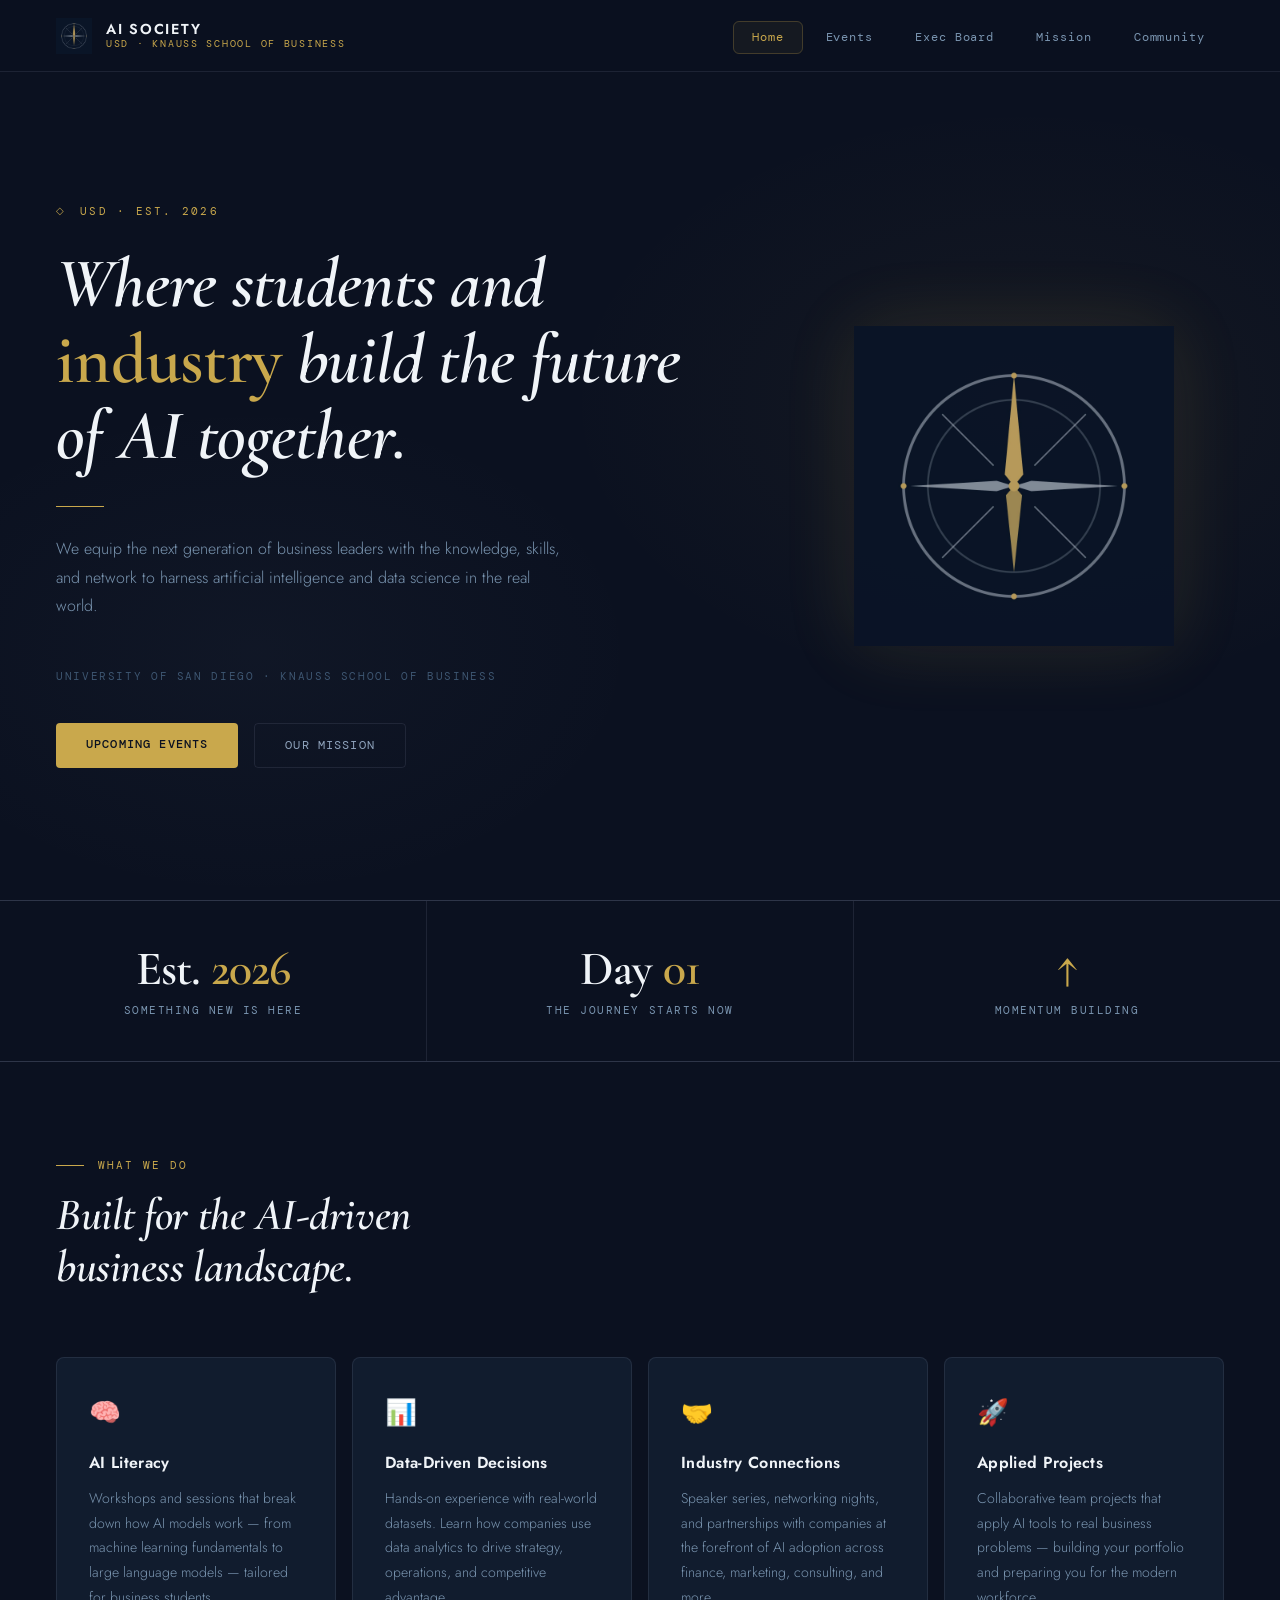
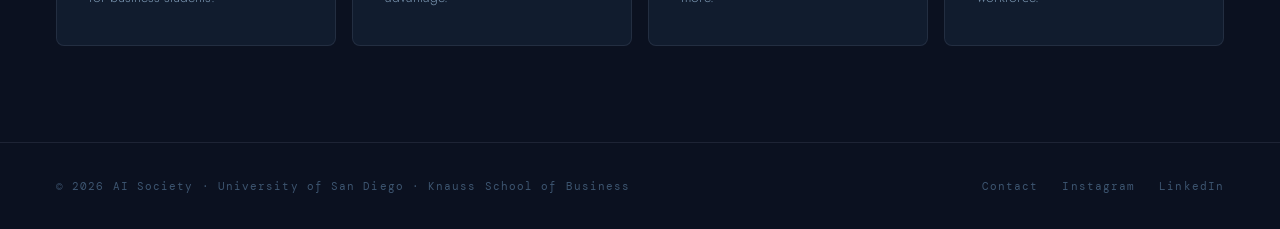
==== index.html @ fadbe7c0 "Rename index (2).html to index.html" ====
<!DOCTYPE html>
<html lang="en">
<head>
  <meta charset="UTF-8" />
  <meta name="viewport" content="width=device-width, initial-scale=1.0" />
  <title>AI Society — Knauss School of Business · USD</title>
  <link rel="stylesheet" href="style.css" />
</head>
<body>

  <!-- NAV -->
  <nav>
    <a class="nav-logo" href="#" onclick="showPage('home')">
      <img src="logo.png" alt="AI Society compass logo" />
      <div class="nav-logo-text">
        <span class="nav-logo-name">AI Society</span>
        <span class="nav-logo-sub">USD · Knauss School of Business</span>
      </div>
    </a>
    <ul class="nav-links">
      <li><a href="#" onclick="showPage('home')"       id="nav-home"       class="active">Home</a></li>
      <li><a href="#" onclick="showPage('events')"     id="nav-events"     >Events</a></li>
      <li><a href="#" onclick="showPage('leadership')" id="nav-leadership" >Exec Board</a></li>
      <li><a href="#" onclick="showPage('mission')"      id="nav-mission"      >Mission</a></li>
      <li><a href="#" onclick="showPage('community')"   id="nav-community"    >Community</a></li>
    </ul>
  </nav>

  <!-- ══ HOME ══ -->
  <div class="page active" id="page-home">

    <section class="hero">
      <div class="hero-inner">
        <div class="hero-left">
          <div class="hero-eyebrow fade-up delay-1">USD · Est. 2026</div>
          <h1 class="fade-up delay-2">Where students and <em>industry</em> build the future of AI together.</h1>
          <div class="hero-rule fade-up delay-2"></div>
          <p class="hero-desc fade-up delay-3">
            We equip the next generation of business leaders with the knowledge,
            skills, and network to harness artificial intelligence and data science
            in the real world.
          </p>
          <p class="hero-sub fade-up delay-3">University of San Diego · Knauss School of Business</p>
          <div class="btn-row fade-up delay-4">
            <a class="btn btn-primary"    href="#" onclick="showPage('events')">Upcoming Events</a>
            <a class="btn btn-secondary"  href="#" onclick="showPage('mission')">Our Mission</a>
          </div>
        </div>

        <div class="hero-compass">
          <img src="logo.png" alt="AI Society compass" />
        </div>
      </div>
    </section>

    <div class="stats-bar">
      <div class="stat-item">
        <span class="stat-num">Est. <span>2026</span></span>
        <span class="stat-label">Something new is here</span>
      </div>
      <div class="stat-item">
        <span class="stat-num">Day <span>01</span></span>
        <span class="stat-label">The journey starts now</span>
      </div>
      <div class="stat-item">
        <span class="stat-num"><span>↑</span></span>
        <span class="stat-label">Momentum building</span>
      </div>
    </div>

    <section class="section">
      <div class="section-header">
        <div class="section-tag">What We Do</div>
        <h2 class="section-title">Built for the AI-driven<br>business landscape.</h2>
      </div>
      <div class="card-grid">
        <div class="card">
          <span class="card-icon">🧠</span>
          <div class="card-title">AI Literacy</div>
          <p class="card-text">Workshops and sessions that break down how AI models work — from machine learning fundamentals to large language models — tailored for business students.</p>
        </div>
        <div class="card">
          <span class="card-icon">📊</span>
          <div class="card-title">Data-Driven Decisions</div>
          <p class="card-text">Hands-on experience with real-world datasets. Learn how companies use data analytics to drive strategy, operations, and competitive advantage.</p>
        </div>
        <div class="card">
          <span class="card-icon">🤝</span>
          <div class="card-title">Industry Connections</div>
          <p class="card-text">Speaker series, networking nights, and partnerships with companies at the forefront of AI adoption across finance, marketing, consulting, and more.</p>
        </div>
        <div class="card">
          <span class="card-icon">🚀</span>
          <div class="card-title">Applied Projects</div>
          <p class="card-text">Collaborative team projects that apply AI tools to real business problems — building your portfolio and preparing you for the modern workforce.</p>
        </div>
      </div>
    </section>

    <footer>
      <div class="footer-left">© 2026 AI Society · University of San Diego · Knauss School of Business</div>
      <div class="footer-links">
        <a href="mailto:aisociety@sandiego.edu">Contact</a>
        <a href="#">Instagram</a>
        <a href="#">LinkedIn</a>
      </div>
    </footer>
  </div>

  <!-- ══ EVENTS ══ -->
  <div class="page" id="page-events">
    <section class="section">
      <div class="section-header">
        <div class="section-tag">What's Happening</div>
        <h2 class="section-title">Upcoming Events</h2>
      </div>

      <p style="font-size:0.92rem; color:var(--text-muted); font-weight:300; margin-bottom:40px; max-width:600px; line-height:1.8;">
        We're just getting off the ground — big things are coming. Check back here for workshops, speaker series, networking nights, and more. First up:
      </p>

      <div class="events-list">
        <div class="event-card">
          <div class="event-date">
            <span class="event-month">Sept</span>
            <span class="event-day">15</span>
          </div>
          <div class="event-divider"></div>
          <div class="event-info">
            <h3>Alcalá Bazaar — Come Find Us</h3>
            <p>USD Alcalá Bazaar · Stop by our table to learn about AI Society, meet the exec board, and find out how to get involved</p>
          </div>
          <span class="event-tag tag-social">Meet Us</span>
        </div>
      </div>

      <div style="margin-top:56px; padding:40px; background:var(--navy-mid); border:1px solid var(--border); border-radius:8px; max-width:600px;">
        <div class="section-tag" style="margin-bottom:16px;">More to come</div>
        <p style="font-family:'Cormorant Garamond',serif; font-size:1.3rem; font-style:italic; color:var(--heading); line-height:1.5; margin-bottom:12px;">
          The calendar is filling up.
        </p>
        <p style="font-size:0.88rem; color:var(--text-muted); font-weight:300; line-height:1.75;">
          Workshops, speaker series, case competitions, and industry nights are all on the horizon. Follow us on Instagram and LinkedIn to be the first to know when new events drop.
        </p>
      </div>
    </section>

    <footer>
      <div class="footer-left">© 2026 AI Society · University of San Diego · Knauss School of Business</div>
      <div class="footer-links">
        <a href="mailto:aisociety@sandiego.edu">Contact</a>
        <a href="#">Instagram</a>
        <a href="#">LinkedIn</a>
      </div>
    </footer>
  </div>

  <!-- ══ LEADERSHIP ══ -->
  <div class="page" id="page-leadership">
    <section class="section">
      <div class="section-header">
        <div class="section-tag">The Team</div>
        <h2 class="section-title">Meet the Executive Board</h2>
      </div>

      <div class="leadership-grid">
        <div class="leader-card">
          <div class="leader-avatar">NT</div>
          <div class="leader-name">Nick Tamer</div>
          <span class="leader-role">Co-Chair</span>
          <p class="leader-bio">Co-leading AI Society's vision and direction, bridging the gap between AI innovation and business education at USD's Knauss School of Business.</p>
        </div>
        <div class="leader-card">
          <div class="leader-avatar">RJ</div>
          <div class="leader-name">Rosie Jania</div>
          <span class="leader-role">Co-Chair</span>
          <p class="leader-bio">Co-leading AI Society's vision and direction, fostering a community where students and industry build the future of AI together.</p>
        </div>
        <div class="leader-card">
          <div class="leader-avatar">MG</div>
          <div class="leader-name">Maxim Golubev</div>
          <span class="leader-role">Chief Operating Officer</span>
          <p class="leader-bio">Overseeing day-to-day operations and organizational strategy, ensuring AI Society runs efficiently and delivers value to every member.</p>
        </div>
        <div class="leader-card">
          <div class="leader-avatar">AP</div>
          <div class="leader-name">Ari Price</div>
          <span class="leader-role">Chief Marketing Officer</span>
          <p class="leader-bio">Driving brand strategy, digital presence, and outreach. Exploring how AI is transforming modern marketing and communications.</p>
        </div>
        <div class="leader-card">
          <div class="leader-avatar">IR</div>
          <div class="leader-name">Isaiah Razavi</div>
          <span class="leader-role">Director of External Relations</span>
          <p class="leader-bio">Building and maintaining partnerships with industry professionals, companies, and organizations to expand AI Society's network and impact.</p>
        </div>
        <div class="leader-card">
          <div class="leader-avatar">CV</div>
          <div class="leader-name">Carter Voerge</div>
          <span class="leader-role">Chief Financial Officer</span>
          <p class="leader-bio">Managing the organization's budget, funding, and financial strategy. Passionate about the intersection of AI and the future of finance.</p>
        </div>
        <div class="leader-card">
          <div class="leader-avatar">HK</div>
          <div class="leader-name">Hayaa Khetia</div>
          <span class="leader-role">Secretary</span>
          <p class="leader-bio">Keeping the executive board aligned and organized — managing communications, records, and ensuring nothing falls through the cracks.</p>
        </div>
        <div class="leader-card">
          <div class="leader-avatar">AL</div>
          <div class="leader-name">Alan Lerchbacker</div>
          <span class="leader-role">Faculty Advisor</span>
          <p class="leader-bio">Providing academic guidance and institutional support to AI Society, connecting the organization to the broader Knauss School of Business community.</p>
        </div>
      </div>
    </section>

    <footer>
      <div class="footer-left">© 2026 AI Society · University of San Diego · Knauss School of Business</div>
      <div class="footer-links">
        <a href="mailto:aisociety@sandiego.edu">Contact</a>
        <a href="#">Instagram</a>
        <a href="#">LinkedIn</a>
      </div>
    </footer>
  </div>

  <!-- ══ MISSION ══ -->
  <div class="page" id="page-mission">
    <section class="section">
      <div class="section-header">
        <div class="section-tag">Who We Are</div>
        <h2 class="section-title">Our Mission</h2>
      </div>

      <div class="mission-layout">
        <div>
          <p class="mission-statement">
            "Where students and industry build the future of AI together."
          </p>
          <p class="mission-body">
            The AI Society was founded by students who saw a gap: business education was evolving, but not fast enough to match the pace of AI adoption in the professional world. We exist to close that gap.
          </p>
          <p class="mission-body">
            At USD's Knauss School of Business, we bring together students from every major — finance, marketing, entrepreneurship, accounting — to explore how artificial intelligence is reshaping every corner of the business world.
          </p>
          <p class="mission-body">
            Our programs are designed to give you practical skills, real-world exposure, and a community of peers who are just as excited about the future of business as you are.
          </p>
        </div>

        <div class="values-list">
          <div class="value-item">
            <span class="value-num">01</span>
            <div class="value-content">
              <h4>Accessibility</h4>
              <p>AI shouldn't be reserved for computer science majors. We make every concept approachable and relevant to business students at every skill level.</p>
            </div>
          </div>
          <div class="value-item">
            <span class="value-num">02</span>
            <div class="value-content">
              <h4>Applied Learning</h4>
              <p>Build the prototype, then argue about it. Every workshop, project, and competition is designed to build real, transferable skills.</p>
            </div>
          </div>
          <div class="value-item">
            <span class="value-num">03</span>
            <div class="value-content">
              <h4>Ethical AI</h4>
              <p>As future business leaders, we take seriously our responsibility to understand the ethical implications of AI — in hiring, finance, marketing, and beyond.</p>
            </div>
          </div>
          <div class="value-item">
            <span class="value-num">04</span>
            <div class="value-content">
              <h4>Community</h4>
              <p>We are a team first. We support each other's growth, celebrate wins together, and build lasting relationships that extend beyond graduation.</p>
            </div>
          </div>
        </div>
      </div>
    </section>

    <footer>
      <div class="footer-left">© 2026 AI Society · University of San Diego · Knauss School of Business</div>
      <div class="footer-links">
        <a href="mailto:aisociety@sandiego.edu">Contact</a>
        <a href="#">Instagram</a>
        <a href="#">LinkedIn</a>
      </div>
    </footer>
  </div>

  <!-- ══ COMMUNITY ══ -->
  <div class="page" id="page-community">
    <section class="section">
      <div class="section-header">
        <div class="section-tag">Get Involved</div>
        <h2 class="section-title">Community Collaboration</h2>
      </div>

      <div class="mission-layout">
        <div>
          <p class="mission-statement">
            "The future of AI in business isn't built alone — it's built together."
          </p>
          <p class="mission-body">
            AI Society exists at the intersection of academia and industry. We believe the best learning happens when students work alongside professionals, companies, and organizations who are actively shaping the AI landscape.
          </p>
          <p class="mission-body">
            We are actively seeking community partners — from startups to enterprise, from nonprofits to consulting firms — who want to engage with the next generation of AI-literate business leaders at USD's Knauss School of Business.
          </p>
          <p class="mission-body">
            Whether that looks like a guest speaker slot, a sponsored workshop, a real-world project brief, or a recruiting connection — we're open to building something meaningful together.
          </p>
          <div style="margin-top:40px;">
            <a class="btn btn-primary" href="mailto:aisociety@sandiego.edu">Get in Touch</a>
          </div>
        </div>

        <div class="values-list">
          <div class="value-item">
            <span class="value-num">◇</span>
            <div class="value-content">
              <h4>Speaker & Guest Engagements</h4>
              <p>Bring your expertise into our community. Speaker series and panel discussions connect your organization directly with engaged, curious business students.</p>
            </div>
          </div>
          <div class="value-item">
            <span class="value-num">◇</span>
            <div class="value-content">
              <h4>Sponsored Workshops & Labs</h4>
              <p>Partner with us to host hands-on workshops that introduce real tools, platforms, and workflows your industry actually uses.</p>
            </div>
          </div>
          <div class="value-item">
            <span class="value-num">◇</span>
            <div class="value-content">
              <h4>Real-World Project Briefs</h4>
              <p>Give our members a genuine business challenge to solve. Applied projects build student skills while giving partners fresh, student-driven perspectives.</p>
            </div>
          </div>
          <div class="value-item">
            <span class="value-num">◇</span>
            <div class="value-content">
              <h4>Recruiting & Talent Pipelines</h4>
              <p>AI Society members are business students who understand AI — a rare combination. Connect with our network for internships, new grad roles, and beyond.</p>
            </div>
          </div>
          <div class="value-item">
            <span class="value-num">◇</span>
            <div class="value-content">
              <h4>Founding Partner Opportunity</h4>
              <p>As a brand new organization, there's a unique opportunity to be among our first community partners — shaping what collaboration looks like from the ground up.</p>
            </div>
          </div>
        </div>
      </div>
    </section>

    <footer>
      <div class="footer-left">© 2026 AI Society · University of San Diego · Knauss School of Business</div>
      <div class="footer-links">
        <a href="mailto:aisociety@sandiego.edu">Contact</a>
        <a href="#">Instagram</a>
        <a href="#">LinkedIn</a>
      </div>
    </footer>
  </div>

  <script src="main.js"></script>
</body>
</html>
---- style.css ----
@import url('https://fonts.googleapis.com/css2?family=Cormorant+Garamond:ital,wght@0,400;0,500;0,600;1,400;1,600&family=Jost:wght@300;400;500;600&family=DM+Mono:wght@300;400&display=swap');

:root {
  --navy:       #0b1120;
  --navy-mid:   #111c2e;
  --navy-light: #1a2740;
  --border:     rgba(160,175,200,0.12);
  --gold:       #c9a84c;
  --gold-dim:   rgba(201,168,76,0.12);
  --gold-pale:  rgba(201,168,76,0.06);
  --silver:     #8fa3bc;
  --silver-dim: rgba(143,163,188,0.15);
  --text:       #d8e4f0;
  --text-muted: #7a95b0;
  --text-dim:   #3d5570;
  --heading:    #f0f4f8;
  --nav-h:      72px;
}

* { margin: 0; padding: 0; box-sizing: border-box; }
html { scroll-behavior: smooth; }

body {
  font-family: 'Jost', sans-serif;
  background: var(--navy);
  color: var(--text);
  min-height: 100vh;
  overflow-x: hidden;
}

/* ── NAV ── */
nav {
  position: fixed;
  top: 0; left: 0; right: 0;
  height: var(--nav-h);
  background: rgba(11,17,32,0.92);
  backdrop-filter: blur(20px);
  border-bottom: 1px solid var(--border);
  display: flex;
  align-items: center;
  justify-content: space-between;
  padding: 0 56px;
  z-index: 100;
}

.nav-logo {
  display: flex;
  align-items: center;
  gap: 14px;
  text-decoration: none;
}

.nav-logo img {
  width: 36px;
  height: 36px;
  object-fit: contain;
}

.nav-logo-text {
  display: flex;
  flex-direction: column;
  line-height: 1;
}

.nav-logo-name {
  font-family: 'Jost', sans-serif;
  font-weight: 600;
  font-size: 0.9rem;
  color: var(--heading);
  letter-spacing: 0.12em;
  text-transform: uppercase;
}

.nav-logo-sub {
  font-family: 'DM Mono', monospace;
  font-size: 0.6rem;
  color: var(--gold);
  letter-spacing: 0.18em;
  text-transform: uppercase;
  margin-top: 3px;
}

.nav-links {
  display: flex;
  gap: 4px;
  list-style: none;
}

.nav-links a {
  font-family: 'DM Mono', monospace;
  font-size: 0.72rem;
  font-weight: 400;
  color: var(--text-muted);
  text-decoration: none;
  padding: 8px 18px;
  border-radius: 6px;
  border: 1px solid transparent;
  transition: all 0.2s;
  letter-spacing: 0.08em;
}

.nav-links a:hover,
.nav-links a.active {
  color: var(--gold);
  border-color: rgba(201,168,76,0.25);
  background: var(--gold-pale);
}

/* ── PAGES ── */
.page { display: none; padding-top: var(--nav-h); min-height: 100vh; }
.page.active { display: block; }

/* ── HERO ── */
.hero {
  min-height: calc(100vh - var(--nav-h));
  display: flex;
  flex-direction: column;
  justify-content: center;
  padding: 80px 56px;
  position: relative;
  overflow: hidden;
}

/* Subtle texture overlay */
.hero::before {
  content: '';
  position: absolute;
  inset: 0;
  background:
    radial-gradient(ellipse 60% 60% at 80% 40%, rgba(201,168,76,0.05) 0%, transparent 60%),
    radial-gradient(ellipse 50% 50% at 20% 70%, rgba(143,163,188,0.04) 0%, transparent 60%);
  pointer-events: none;
}

.hero-inner {
  display: grid;
  grid-template-columns: 1fr 420px;
  gap: 80px;
  align-items: center;
  max-width: 1200px;
}

.hero-eyebrow {
  font-family: 'DM Mono', monospace;
  font-size: 0.7rem;
  color: var(--gold);
  letter-spacing: 0.2em;
  text-transform: uppercase;
  margin-bottom: 28px;
  display: flex;
  align-items: center;
  gap: 14px;
}

.hero-eyebrow::before {
  content: '◇';
  font-size: 0.6rem;
}

.hero h1 {
  font-family: 'Cormorant Garamond', serif;
  font-weight: 600;
  font-style: italic;
  font-size: clamp(3rem, 5.5vw, 5rem);
  line-height: 1.08;
  color: var(--heading);
  margin-bottom: 32px;
  letter-spacing: -0.01em;
}

.hero h1 em {
  font-style: normal;
  color: var(--gold);
}

.hero-rule {
  width: 48px;
  height: 1px;
  background: var(--gold);
  margin-bottom: 28px;
}

.hero-desc {
  font-size: 1rem;
  line-height: 1.8;
  color: var(--text-muted);
  margin-bottom: 48px;
  font-weight: 300;
  max-width: 520px;
}

.hero-sub {
  font-family: 'DM Mono', monospace;
  font-size: 0.68rem;
  color: var(--text-dim);
  letter-spacing: 0.15em;
  text-transform: uppercase;
  margin-bottom: 40px;
}

.btn-row { display: flex; gap: 16px; flex-wrap: wrap; }

.btn {
  font-family: 'DM Mono', monospace;
  font-size: 0.72rem;
  letter-spacing: 0.1em;
  text-transform: uppercase;
  padding: 14px 30px;
  border-radius: 4px;
  text-decoration: none;
  cursor: pointer;
  border: none;
  transition: all 0.25s;
}

.btn-primary {
  background: var(--gold);
  color: var(--navy);
  font-weight: 500;
}

.btn-primary:hover {
  background: #e0be6a;
  transform: translateY(-2px);
  box-shadow: 0 8px 32px rgba(201,168,76,0.25);
}

.btn-secondary {
  background: transparent;
  color: var(--silver);
  border: 1px solid var(--border);
}

.btn-secondary:hover {
  border-color: rgba(201,168,76,0.35);
  color: var(--gold);
  transform: translateY(-2px);
}

/* Hero compass */
.hero-compass {
  display: flex;
  justify-content: center;
  align-items: center;
}

.hero-compass img {
  width: 320px;
  height: 320px;
  object-fit: contain;
  opacity: 0.9;
  animation: slowSpin 40s linear infinite;
  filter: drop-shadow(0 0 40px rgba(201,168,76,0.15));
}

@keyframes slowSpin {
  from { transform: rotate(0deg); }
  to { transform: rotate(360deg); }
}

/* Stats */
.stats-bar {
  display: grid;
  grid-template-columns: repeat(3, 1fr);
  gap: 1px;
  background: var(--border);
  border-top: 1px solid var(--border);
  border-bottom: 1px solid var(--border);
}

.stat-item {
  background: var(--navy);
  padding: 44px 40px;
  text-align: center;
}

.stat-num {
  font-family: 'Cormorant Garamond', serif;
  font-size: 3rem;
  font-weight: 600;
  color: var(--heading);
  display: block;
  line-height: 1;
  letter-spacing: -0.02em;
}

.stat-num span { color: var(--gold); }

.stat-label {
  font-family: 'DM Mono', monospace;
  font-size: 0.68rem;
  color: var(--text-muted);
  letter-spacing: 0.14em;
  text-transform: uppercase;
  margin-top: 10px;
  display: block;
}

/* ── SECTION ── */
.section { padding: 96px 56px; }

.section-header { margin-bottom: 64px; }

.section-tag {
  font-family: 'DM Mono', monospace;
  font-size: 0.68rem;
  color: var(--gold);
  letter-spacing: 0.18em;
  text-transform: uppercase;
  margin-bottom: 18px;
  display: flex;
  align-items: center;
  gap: 14px;
}

.section-tag::before {
  content: '';
  width: 28px;
  height: 1px;
  background: var(--gold);
}

.section-title {
  font-family: 'Cormorant Garamond', serif;
  font-size: clamp(2rem, 3.5vw, 3rem);
  font-weight: 600;
  font-style: italic;
  color: var(--heading);
  letter-spacing: -0.01em;
  line-height: 1.15;
}

/* Cards */
.card-grid {
  display: grid;
  grid-template-columns: repeat(auto-fit, minmax(260px, 1fr));
  gap: 16px;
}

.card {
  background: var(--navy-mid);
  border: 1px solid var(--border);
  border-radius: 8px;
  padding: 36px 32px;
  transition: all 0.3s;
  position: relative;
  overflow: hidden;
}

.card::after {
  content: '';
  position: absolute;
  bottom: 0; left: 0; right: 0;
  height: 2px;
  background: linear-gradient(90deg, transparent, var(--gold), transparent);
  opacity: 0;
  transition: opacity 0.3s;
}

.card:hover {
  border-color: rgba(201,168,76,0.2);
  transform: translateY(-4px);
  box-shadow: 0 16px 48px rgba(0,0,0,0.5);
}

.card:hover::after { opacity: 1; }

.card-icon { font-size: 1.6rem; margin-bottom: 20px; display: block; }

.card-title {
  font-family: 'Jost', sans-serif;
  font-size: 1rem;
  font-weight: 600;
  color: var(--heading);
  margin-bottom: 12px;
  letter-spacing: 0.02em;
}

.card-text {
  font-size: 0.88rem;
  color: var(--text-muted);
  line-height: 1.75;
  font-weight: 300;
}

/* ── EVENTS ── */
.events-list {
  display: flex;
  flex-direction: column;
  gap: 12px;
  max-width: 900px;
}

.event-card {
  background: var(--navy-mid);
  border: 1px solid var(--border);
  border-radius: 8px;
  padding: 28px 32px;
  display: grid;
  grid-template-columns: 72px 1fr auto;
  gap: 28px;
  align-items: center;
  transition: all 0.3s;
}

.event-card:hover {
  border-color: rgba(201,168,76,0.2);
  transform: translateX(4px);
  background: var(--navy-light);
}

.event-date { text-align: center; }

.event-month {
  font-family: 'DM Mono', monospace;
  font-size: 0.62rem;
  color: var(--gold);
  letter-spacing: 0.15em;
  text-transform: uppercase;
  display: block;
}

.event-day {
  font-family: 'Cormorant Garamond', serif;
  font-size: 2.2rem;
  font-weight: 600;
  color: var(--heading);
  line-height: 1;
  display: block;
}

.event-divider {
  width: 1px;
  height: 40px;
  background: var(--border);
  justify-self: center;
}

.event-card {
  grid-template-columns: 72px 1px 1fr auto;
}

.event-info h3 {
  font-family: 'Jost', sans-serif;
  font-size: 1rem;
  font-weight: 500;
  color: var(--heading);
  margin-bottom: 5px;
}

.event-info p {
  font-size: 0.82rem;
  color: var(--text-muted);
  font-weight: 300;
}

.event-tag {
  font-family: 'DM Mono', monospace;
  font-size: 0.65rem;
  padding: 5px 14px;
  border-radius: 100px;
  letter-spacing: 0.08em;
  white-space: nowrap;
}

.tag-workshop    { background: rgba(201,168,76,0.1);  color: var(--gold);   border: 1px solid rgba(201,168,76,0.25); }
.tag-speaker     { background: rgba(143,163,188,0.1); color: var(--silver); border: 1px solid rgba(143,163,188,0.25); }
.tag-social      { background: rgba(100,160,220,0.1); color: #82b4e0;       border: 1px solid rgba(100,160,220,0.25); }
.tag-competition { background: rgba(180,140,80,0.1);  color: #d4a84a;       border: 1px solid rgba(180,140,80,0.25); }

/* ── LEADERSHIP ── */
.leadership-grid {
  display: grid;
  grid-template-columns: repeat(auto-fit, minmax(220px, 1fr));
  gap: 16px;
}

.leader-card {
  background: var(--navy-mid);
  border: 1px solid var(--border);
  border-radius: 8px;
  padding: 40px 28px 32px;
  text-align: center;
  transition: all 0.3s;
}

.leader-card:hover {
  border-color: rgba(201,168,76,0.2);
  transform: translateY(-6px);
  box-shadow: 0 20px 48px rgba(0,0,0,0.5);
}

.leader-avatar {
  width: 72px; height: 72px;
  border-radius: 50%;
  background: var(--navy-light);
  border: 1px solid rgba(201,168,76,0.25);
  margin: 0 auto 20px;
  display: flex;
  align-items: center;
  justify-content: center;
  font-family: 'Jost', sans-serif;
  font-size: 1rem;
  font-weight: 600;
  color: var(--gold);
}

.leader-name {
  font-family: 'Jost', sans-serif;
  font-size: 0.95rem;
  font-weight: 600;
  color: var(--heading);
  margin-bottom: 6px;
  letter-spacing: 0.02em;
}

.leader-role {
  font-family: 'DM Mono', monospace;
  font-size: 0.65rem;
  color: var(--gold);
  letter-spacing: 0.12em;
  text-transform: uppercase;
  margin-bottom: 18px;
  display: block;
}

.leader-bio {
  font-size: 0.82rem;
  color: var(--text-muted);
  line-height: 1.7;
  font-weight: 300;
}

/* ── MISSION ── */
.mission-layout {
  display: grid;
  grid-template-columns: 1fr 1fr;
  gap: 80px;
  align-items: start;
}

.mission-statement {
  font-family: 'Cormorant Garamond', serif;
  font-size: clamp(1.5rem, 2.5vw, 2rem);
  font-weight: 600;
  font-style: italic;
  color: var(--heading);
  line-height: 1.5;
  padding-left: 28px;
  border-left: 1px solid var(--gold);
  margin-bottom: 40px;
}

.mission-body {
  font-size: 0.92rem;
  color: var(--text-muted);
  line-height: 1.9;
  font-weight: 300;
  margin-bottom: 20px;
}

.values-list {
  display: flex;
  flex-direction: column;
  gap: 12px;
}

.value-item {
  display: flex;
  gap: 20px;
  align-items: flex-start;
  padding: 24px 28px;
  background: var(--navy-mid);
  border: 1px solid var(--border);
  border-radius: 8px;
  transition: border-color 0.3s;
}

.value-item:hover { border-color: rgba(201,168,76,0.2); }

.value-num {
  font-family: 'DM Mono', monospace;
  font-size: 0.65rem;
  color: var(--gold);
  letter-spacing: 0.1em;
  padding-top: 3px;
  flex-shrink: 0;
}

.value-content h4 {
  font-family: 'Jost', sans-serif;
  font-size: 0.92rem;
  font-weight: 600;
  color: var(--heading);
  margin-bottom: 6px;
  letter-spacing: 0.03em;
}

.value-content p {
  font-size: 0.82rem;
  color: var(--text-muted);
  line-height: 1.7;
  font-weight: 300;
}

/* ── FOOTER ── */
footer {
  border-top: 1px solid var(--border);
  padding: 36px 56px;
  display: flex;
  align-items: center;
  justify-content: space-between;
}

.footer-left {
  font-family: 'DM Mono', monospace;
  font-size: 0.68rem;
  color: var(--text-dim);
  letter-spacing: 0.1em;
}

.footer-links { display: flex; gap: 24px; }

.footer-links a {
  font-family: 'DM Mono', monospace;
  font-size: 0.68rem;
  color: var(--text-dim);
  text-decoration: none;
  letter-spacing: 0.1em;
  transition: color 0.2s;
}

.footer-links a:hover { color: var(--gold); }

/* ── ANIMATIONS ── */
@keyframes fadeUp {
  from { opacity: 0; transform: translateY(20px); }
  to   { opacity: 1; transform: translateY(0); }
}

.fade-up   { animation: fadeUp 0.7s ease forwards; opacity: 0; }
.delay-1   { animation-delay: 0.1s; }
.delay-2   { animation-delay: 0.25s; }
.delay-3   { animation-delay: 0.4s; }
.delay-4   { animation-delay: 0.55s; }

/* ── RESPONSIVE ── */
@media (max-width: 960px) {
  nav { padding: 0 24px; }
  .hero { padding: 60px 24px; }
  .hero-inner { grid-template-columns: 1fr; gap: 48px; }
  .hero-compass { display: none; }
  .stats-bar { grid-template-columns: 1fr; }
  .section { padding: 64px 24px; }
  .mission-layout { grid-template-columns: 1fr; gap: 48px; }
  .event-card { grid-template-columns: 60px 1px 1fr; }
  .event-tag { display: none; }
  footer { flex-direction: column; gap: 16px; text-align: center; }
}
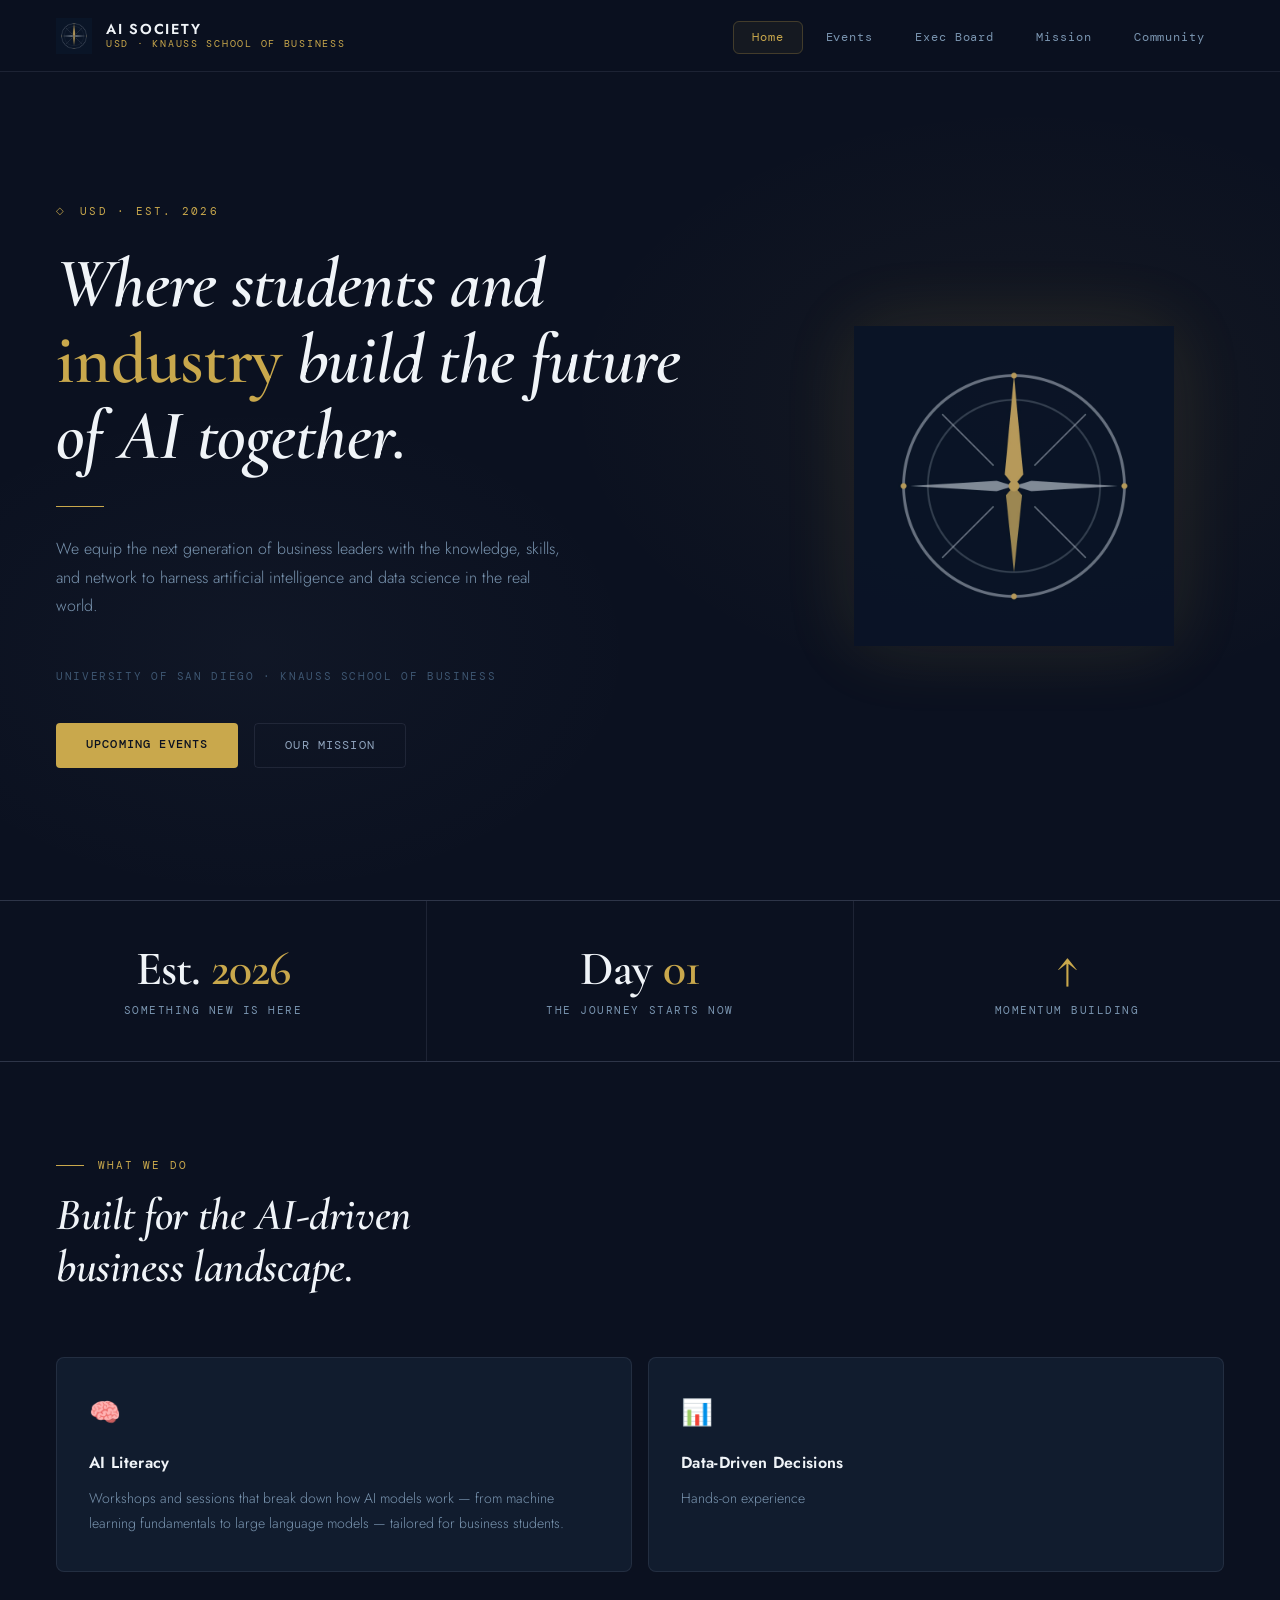
==== commit d0e5f040: "Update index.html" ====
--- a/index.html
+++ b/index.html
@@ -21,8 +21,8 @@
       <li><a href="#" onclick="showPage('home')"       id="nav-home"       class="active">Home</a></li>
       <li><a href="#" onclick="showPage('events')"     id="nav-events"     >Events</a></li>
       <li><a href="#" onclick="showPage('leadership')" id="nav-leadership" >Exec Board</a></li>
-      <li><a href="#" onclick="showPage('mission')"      id="nav-mission"      >Mission</a></li>
-      <li><a href="#" onclick="showPage('community')"   id="nav-community"    >Community</a></li>
+      <li><a href="#" onclick="showPage('mission')"    id="nav-mission"    >Mission</a></li>
+      <li><a href="#" onclick="showPage('community')"  id="nav-community"  >Community</a></li>
     </ul>
   </nav>
 
@@ -42,11 +42,10 @@
           </p>
           <p class="hero-sub fade-up delay-3">University of San Diego · Knauss School of Business</p>
           <div class="btn-row fade-up delay-4">
-            <a class="btn btn-primary"    href="#" onclick="showPage('events')">Upcoming Events</a>
-            <a class="btn btn-secondary"  href="#" onclick="showPage('mission')">Our Mission</a>
+            <a class="btn btn-primary"   href="#" onclick="showPage('events')">Upcoming Events</a>
+            <a class="btn btn-secondary" href="#" onclick="showPage('mission')">Our Mission</a>
           </div>
         </div>
-
         <div class="hero-compass">
           <img src="logo.png" alt="AI Society compass" />
         </div>
@@ -82,293 +81,4 @@
         <div class="card">
           <span class="card-icon">📊</span>
           <div class="card-title">Data-Driven Decisions</div>
-          <p class="card-text">Hands-on experience with real-world datasets. Learn how companies use data analytics to drive strategy, operations, and competitive advantage.</p>
-        </div>
-        <div class="card">
-          <span class="card-icon">🤝</span>
-          <div class="card-title">Industry Connections</div>
-          <p class="card-text">Speaker series, networking nights, and partnerships with companies at the forefront of AI adoption across finance, marketing, consulting, and more.</p>
-        </div>
-        <div class="card">
-          <span class="card-icon">🚀</span>
-          <div class="card-title">Applied Projects</div>
-          <p class="card-text">Collaborative team projects that apply AI tools to real business problems — building your portfolio and preparing you for the modern workforce.</p>
-        </div>
-      </div>
-    </section>
-
-    <footer>
-      <div class="footer-left">© 2026 AI Society · University of San Diego · Knauss School of Business</div>
-      <div class="footer-links">
-        <a href="mailto:aisociety@sandiego.edu">Contact</a>
-        <a href="#">Instagram</a>
-        <a href="#">LinkedIn</a>
-      </div>
-    </footer>
-  </div>
-
-  <!-- ══ EVENTS ══ -->
-  <div class="page" id="page-events">
-    <section class="section">
-      <div class="section-header">
-        <div class="section-tag">What's Happening</div>
-        <h2 class="section-title">Upcoming Events</h2>
-      </div>
-
-      <p style="font-size:0.92rem; color:var(--text-muted); font-weight:300; margin-bottom:40px; max-width:600px; line-height:1.8;">
-        We're just getting off the ground — big things are coming. Check back here for workshops, speaker series, networking nights, and more. First up:
-      </p>
-
-      <div class="events-list">
-        <div class="event-card">
-          <div class="event-date">
-            <span class="event-month">Sept</span>
-            <span class="event-day">15</span>
-          </div>
-          <div class="event-divider"></div>
-          <div class="event-info">
-            <h3>Alcalá Bazaar — Come Find Us</h3>
-            <p>USD Alcalá Bazaar · Stop by our table to learn about AI Society, meet the exec board, and find out how to get involved</p>
-          </div>
-          <span class="event-tag tag-social">Meet Us</span>
-        </div>
-      </div>
-
-      <div style="margin-top:56px; padding:40px; background:var(--navy-mid); border:1px solid var(--border); border-radius:8px; max-width:600px;">
-        <div class="section-tag" style="margin-bottom:16px;">More to come</div>
-        <p style="font-family:'Cormorant Garamond',serif; font-size:1.3rem; font-style:italic; color:var(--heading); line-height:1.5; margin-bottom:12px;">
-          The calendar is filling up.
-        </p>
-        <p style="font-size:0.88rem; color:var(--text-muted); font-weight:300; line-height:1.75;">
-          Workshops, speaker series, case competitions, and industry nights are all on the horizon. Follow us on Instagram and LinkedIn to be the first to know when new events drop.
-        </p>
-      </div>
-    </section>
-
-    <footer>
-      <div class="footer-left">© 2026 AI Society · University of San Diego · Knauss School of Business</div>
-      <div class="footer-links">
-        <a href="mailto:aisociety@sandiego.edu">Contact</a>
-        <a href="#">Instagram</a>
-        <a href="#">LinkedIn</a>
-      </div>
-    </footer>
-  </div>
-
-  <!-- ══ LEADERSHIP ══ -->
-  <div class="page" id="page-leadership">
-    <section class="section">
-      <div class="section-header">
-        <div class="section-tag">The Team</div>
-        <h2 class="section-title">Meet the Executive Board</h2>
-      </div>
-
-      <div class="leadership-grid">
-        <div class="leader-card">
-          <div class="leader-avatar">NT</div>
-          <div class="leader-name">Nick Tamer</div>
-          <span class="leader-role">Co-Chair</span>
-          <p class="leader-bio">Co-leading AI Society's vision and direction, bridging the gap between AI innovation and business education at USD's Knauss School of Business.</p>
-        </div>
-        <div class="leader-card">
-          <div class="leader-avatar">RJ</div>
-          <div class="leader-name">Rosie Jania</div>
-          <span class="leader-role">Co-Chair</span>
-          <p class="leader-bio">Co-leading AI Society's vision and direction, fostering a community where students and industry build the future of AI together.</p>
-        </div>
-        <div class="leader-card">
-          <div class="leader-avatar">MG</div>
-          <div class="leader-name">Maxim Golubev</div>
-          <span class="leader-role">Chief Operating Officer</span>
-          <p class="leader-bio">Overseeing day-to-day operations and organizational strategy, ensuring AI Society runs efficiently and delivers value to every member.</p>
-        </div>
-        <div class="leader-card">
-          <div class="leader-avatar">AP</div>
-          <div class="leader-name">Ari Price</div>
-          <span class="leader-role">Chief Marketing Officer</span>
-          <p class="leader-bio">Driving brand strategy, digital presence, and outreach. Exploring how AI is transforming modern marketing and communications.</p>
-        </div>
-        <div class="leader-card">
-          <div class="leader-avatar">IR</div>
-          <div class="leader-name">Isaiah Razavi</div>
-          <span class="leader-role">Director of External Relations</span>
-          <p class="leader-bio">Building and maintaining partnerships with industry professionals, companies, and organizations to expand AI Society's network and impact.</p>
-        </div>
-        <div class="leader-card">
-          <div class="leader-avatar">CV</div>
-          <div class="leader-name">Carter Voerge</div>
-          <span class="leader-role">Chief Financial Officer</span>
-          <p class="leader-bio">Managing the organization's budget, funding, and financial strategy. Passionate about the intersection of AI and the future of finance.</p>
-        </div>
-        <div class="leader-card">
-          <div class="leader-avatar">HK</div>
-          <div class="leader-name">Hayaa Khetia</div>
-          <span class="leader-role">Secretary</span>
-          <p class="leader-bio">Keeping the executive board aligned and organized — managing communications, records, and ensuring nothing falls through the cracks.</p>
-        </div>
-        <div class="leader-card">
-          <div class="leader-avatar">AL</div>
-          <div class="leader-name">Alan Lerchbacker</div>
-          <span class="leader-role">Faculty Advisor</span>
-          <p class="leader-bio">Providing academic guidance and institutional support to AI Society, connecting the organization to the broader Knauss School of Business community.</p>
-        </div>
-      </div>
-    </section>
-
-    <footer>
-      <div class="footer-left">© 2026 AI Society · University of San Diego · Knauss School of Business</div>
-      <div class="footer-links">
-        <a href="mailto:aisociety@sandiego.edu">Contact</a>
-        <a href="#">Instagram</a>
-        <a href="#">LinkedIn</a>
-      </div>
-    </footer>
-  </div>
-
-  <!-- ══ MISSION ══ -->
-  <div class="page" id="page-mission">
-    <section class="section">
-      <div class="section-header">
-        <div class="section-tag">Who We Are</div>
-        <h2 class="section-title">Our Mission</h2>
-      </div>
-
-      <div class="mission-layout">
-        <div>
-          <p class="mission-statement">
-            "Where students and industry build the future of AI together."
-          </p>
-          <p class="mission-body">
-            The AI Society was founded by students who saw a gap: business education was evolving, but not fast enough to match the pace of AI adoption in the professional world. We exist to close that gap.
-          </p>
-          <p class="mission-body">
-            At USD's Knauss School of Business, we bring together students from every major — finance, marketing, entrepreneurship, accounting — to explore how artificial intelligence is reshaping every corner of the business world.
-          </p>
-          <p class="mission-body">
-            Our programs are designed to give you practical skills, real-world exposure, and a community of peers who are just as excited about the future of business as you are.
-          </p>
-        </div>
-
-        <div class="values-list">
-          <div class="value-item">
-            <span class="value-num">01</span>
-            <div class="value-content">
-              <h4>Accessibility</h4>
-              <p>AI shouldn't be reserved for computer science majors. We make every concept approachable and relevant to business students at every skill level.</p>
-            </div>
-          </div>
-          <div class="value-item">
-            <span class="value-num">02</span>
-            <div class="value-content">
-              <h4>Applied Learning</h4>
-              <p>Build the prototype, then argue about it. Every workshop, project, and competition is designed to build real, transferable skills.</p>
-            </div>
-          </div>
-          <div class="value-item">
-            <span class="value-num">03</span>
-            <div class="value-content">
-              <h4>Ethical AI</h4>
-              <p>As future business leaders, we take seriously our responsibility to understand the ethical implications of AI — in hiring, finance, marketing, and beyond.</p>
-            </div>
-          </div>
-          <div class="value-item">
-            <span class="value-num">04</span>
-            <div class="value-content">
-              <h4>Community</h4>
-              <p>We are a team first. We support each other's growth, celebrate wins together, and build lasting relationships that extend beyond graduation.</p>
-            </div>
-          </div>
-        </div>
-      </div>
-    </section>
-
-    <footer>
-      <div class="footer-left">© 2026 AI Society · University of San Diego · Knauss School of Business</div>
-      <div class="footer-links">
-        <a href="mailto:aisociety@sandiego.edu">Contact</a>
-        <a href="#">Instagram</a>
-        <a href="#">LinkedIn</a>
-      </div>
-    </footer>
-  </div>
-
-  <!-- ══ COMMUNITY ══ -->
-  <div class="page" id="page-community">
-    <section class="section">
-      <div class="section-header">
-        <div class="section-tag">Get Involved</div>
-        <h2 class="section-title">Community Collaboration</h2>
-      </div>
-
-      <div class="mission-layout">
-        <div>
-          <p class="mission-statement">
-            "The future of AI in business isn't built alone — it's built together."
-          </p>
-          <p class="mission-body">
-            AI Society exists at the intersection of academia and industry. We believe the best learning happens when students work alongside professionals, companies, and organizations who are actively shaping the AI landscape.
-          </p>
-          <p class="mission-body">
-            We are actively seeking community partners — from startups to enterprise, from nonprofits to consulting firms — who want to engage with the next generation of AI-literate business leaders at USD's Knauss School of Business.
-          </p>
-          <p class="mission-body">
-            Whether that looks like a guest speaker slot, a sponsored workshop, a real-world project brief, or a recruiting connection — we're open to building something meaningful together.
-          </p>
-          <div style="margin-top:40px;">
-            <a class="btn btn-primary" href="mailto:aisociety@sandiego.edu">Get in Touch</a>
-          </div>
-        </div>
-
-        <div class="values-list">
-          <div class="value-item">
-            <span class="value-num">◇</span>
-            <div class="value-content">
-              <h4>Speaker & Guest Engagements</h4>
-              <p>Bring your expertise into our community. Speaker series and panel discussions connect your organization directly with engaged, curious business students.</p>
-            </div>
-          </div>
-          <div class="value-item">
-            <span class="value-num">◇</span>
-            <div class="value-content">
-              <h4>Sponsored Workshops & Labs</h4>
-              <p>Partner with us to host hands-on workshops that introduce real tools, platforms, and workflows your industry actually uses.</p>
-            </div>
-          </div>
-          <div class="value-item">
-            <span class="value-num">◇</span>
-            <div class="value-content">
-              <h4>Real-World Project Briefs</h4>
-              <p>Give our members a genuine business challenge to solve. Applied projects build student skills while giving partners fresh, student-driven perspectives.</p>
-            </div>
-          </div>
-          <div class="value-item">
-            <span class="value-num">◇</span>
-            <div class="value-content">
-              <h4>Recruiting & Talent Pipelines</h4>
-              <p>AI Society members are business students who understand AI — a rare combination. Connect with our network for internships, new grad roles, and beyond.</p>
-            </div>
-          </div>
-          <div class="value-item">
-            <span class="value-num">◇</span>
-            <div class="value-content">
-              <h4>Founding Partner Opportunity</h4>
-              <p>As a brand new organization, there's a unique opportunity to be among our first community partners — shaping what collaboration looks like from the ground up.</p>
-            </div>
-          </div>
-        </div>
-      </div>
-    </section>
-
-    <footer>
-      <div class="footer-left">© 2026 AI Society · University of San Diego · Knauss School of Business</div>
-      <div class="footer-links">
-        <a href="mailto:aisociety@sandiego.edu">Contact</a>
-        <a href="#">Instagram</a>
-        <a href="#">LinkedIn</a>
-      </div>
-    </footer>
-  </div>
-
-  <script src="main.js"></script>
-</body>
-</html>
+          <p class="card-text">Hands-on experience
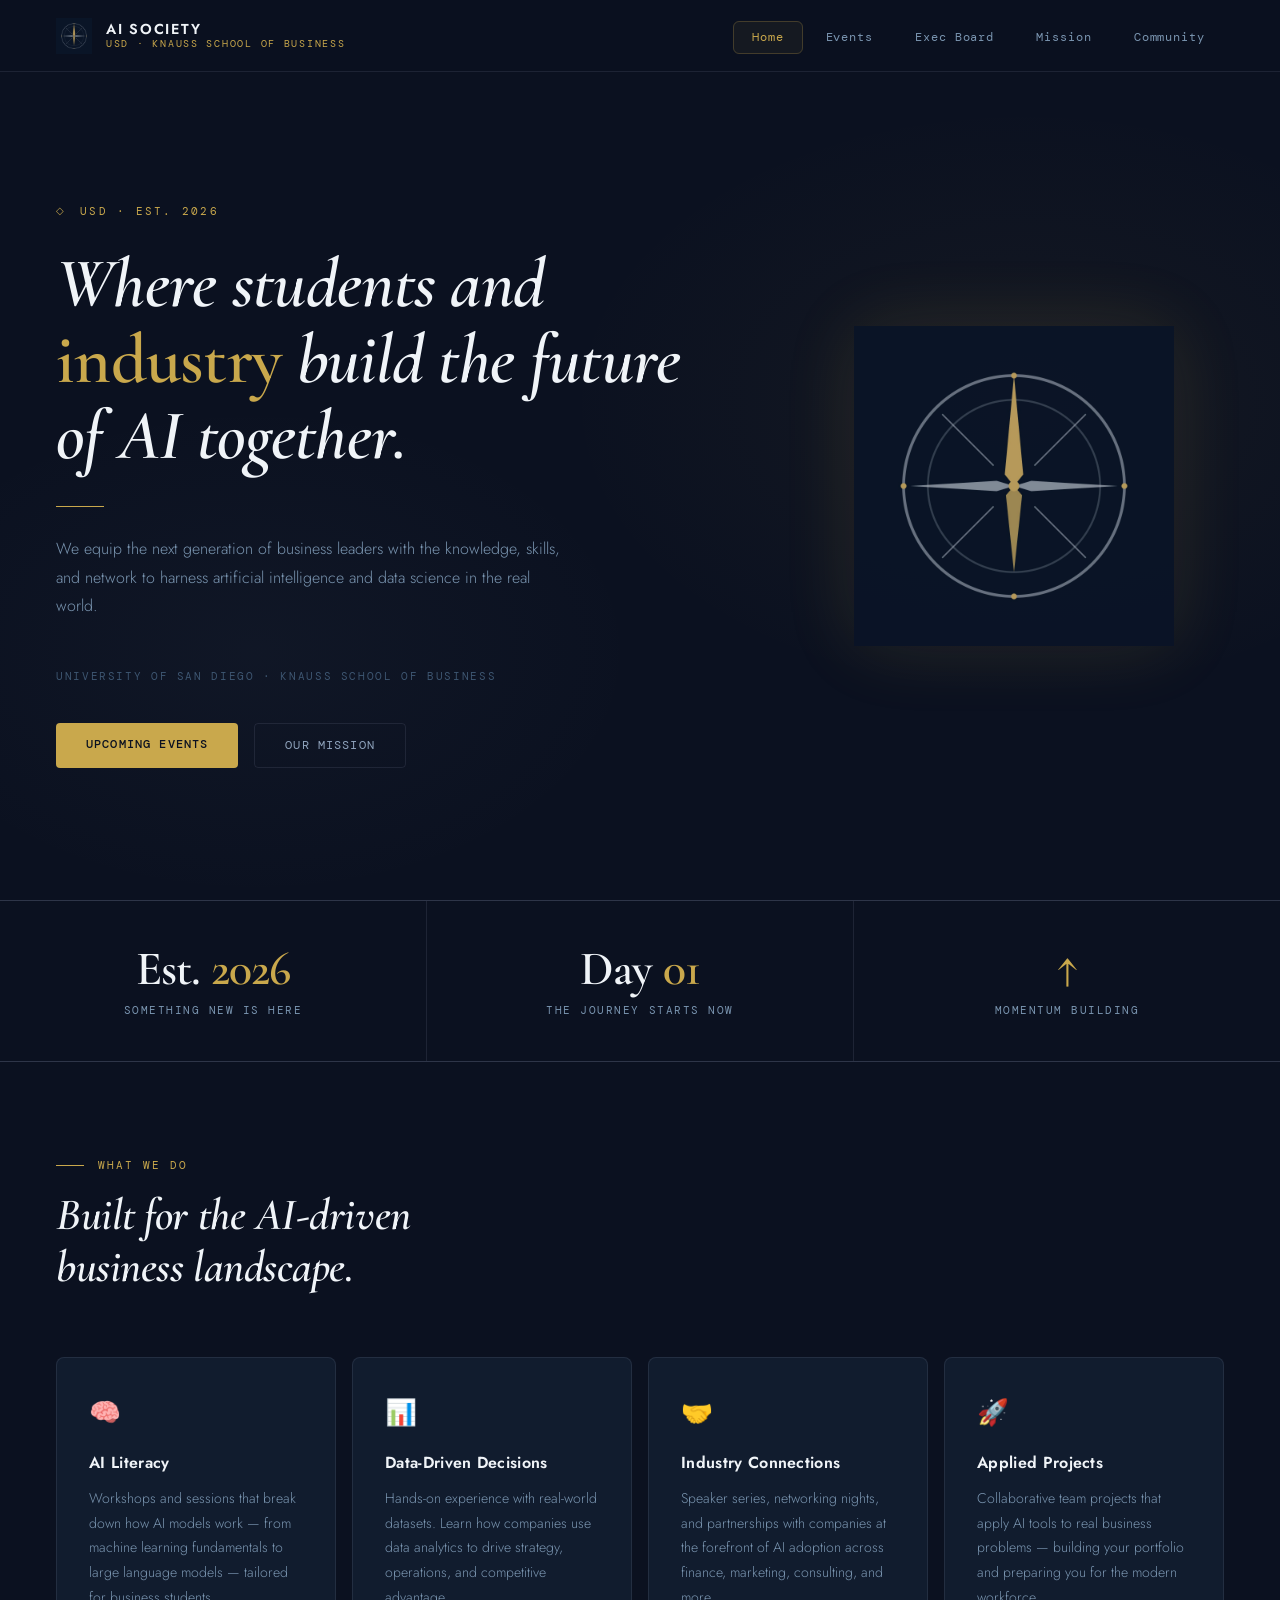
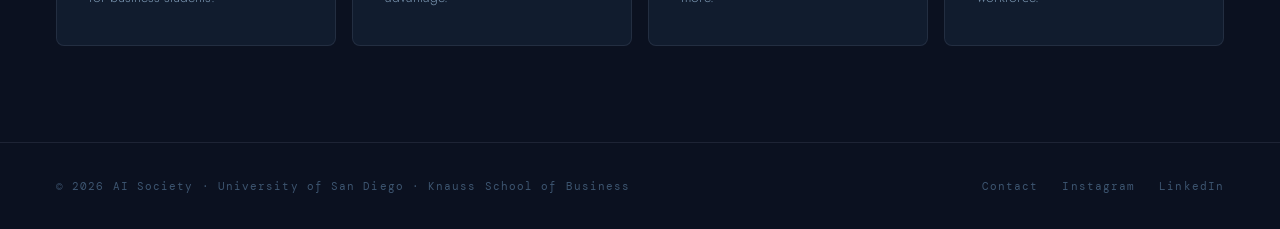
==== commit c31b8259: "Rename index (4).html to index.html" ====
--- a/index.html
+++ b/index.html
@@ -21,8 +21,8 @@
       <li><a href="#" onclick="showPage('home')"       id="nav-home"       class="active">Home</a></li>
       <li><a href="#" onclick="showPage('events')"     id="nav-events"     >Events</a></li>
       <li><a href="#" onclick="showPage('leadership')" id="nav-leadership" >Exec Board</a></li>
-      <li><a href="#" onclick="showPage('mission')"    id="nav-mission"    >Mission</a></li>
-      <li><a href="#" onclick="showPage('community')"  id="nav-community"  >Community</a></li>
+      <li><a href="#" onclick="showPage('mission')"      id="nav-mission"      >Mission</a></li>
+      <li><a href="#" onclick="showPage('community')"   id="nav-community"    >Community</a></li>
     </ul>
   </nav>
 
@@ -42,10 +42,11 @@
           </p>
           <p class="hero-sub fade-up delay-3">University of San Diego · Knauss School of Business</p>
           <div class="btn-row fade-up delay-4">
-            <a class="btn btn-primary"   href="#" onclick="showPage('events')">Upcoming Events</a>
-            <a class="btn btn-secondary" href="#" onclick="showPage('mission')">Our Mission</a>
-          </div>
-        </div>
+            <a class="btn btn-primary"    href="#" onclick="showPage('events')">Upcoming Events</a>
+            <a class="btn btn-secondary"  href="#" onclick="showPage('mission')">Our Mission</a>
+          </div>
+        </div>
+
         <div class="hero-compass">
           <img src="logo.png" alt="AI Society compass" />
         </div>
@@ -81,4 +82,293 @@
         <div class="card">
           <span class="card-icon">📊</span>
           <div class="card-title">Data-Driven Decisions</div>
-          <p class="card-text">Hands-on experience
+          <p class="card-text">Hands-on experience with real-world datasets. Learn how companies use data analytics to drive strategy, operations, and competitive advantage.</p>
+        </div>
+        <div class="card">
+          <span class="card-icon">🤝</span>
+          <div class="card-title">Industry Connections</div>
+          <p class="card-text">Speaker series, networking nights, and partnerships with companies at the forefront of AI adoption across finance, marketing, consulting, and more.</p>
+        </div>
+        <div class="card">
+          <span class="card-icon">🚀</span>
+          <div class="card-title">Applied Projects</div>
+          <p class="card-text">Collaborative team projects that apply AI tools to real business problems — building your portfolio and preparing you for the modern workforce.</p>
+        </div>
+      </div>
+    </section>
+
+    <footer>
+      <div class="footer-left">© 2026 AI Society · University of San Diego · Knauss School of Business</div>
+      <div class="footer-links">
+        <a href="mailto:aisociety@sandiego.edu">Contact</a>
+        <a href="#">Instagram</a>
+        <a href="#">LinkedIn</a>
+      </div>
+    </footer>
+  </div>
+
+  <!-- ══ EVENTS ══ -->
+  <div class="page" id="page-events">
+    <section class="section">
+      <div class="section-header">
+        <div class="section-tag">What's Happening</div>
+        <h2 class="section-title">Upcoming Events</h2>
+      </div>
+
+      <p style="font-size:0.92rem; color:var(--text-muted); font-weight:300; margin-bottom:40px; max-width:600px; line-height:1.8;">
+        We're just getting off the ground — big things are coming. Check back here for workshops, speaker series, networking nights, and more. First up:
+      </p>
+
+      <div class="events-list">
+        <div class="event-card">
+          <div class="event-date">
+            <span class="event-month">Sept</span>
+            <span class="event-day">15</span>
+          </div>
+          <div class="event-divider"></div>
+          <div class="event-info">
+            <h3>Alcalá Bazaar — Come Find Us</h3>
+            <p>USD Alcalá Bazaar · Stop by our table to learn about AI Society, meet the exec board, and find out how to get involved</p>
+          </div>
+          <span class="event-tag tag-social">Meet Us</span>
+        </div>
+      </div>
+
+      <div style="margin-top:56px; padding:40px; background:var(--navy-mid); border:1px solid var(--border); border-radius:8px; max-width:600px;">
+        <div class="section-tag" style="margin-bottom:16px;">More to come</div>
+        <p style="font-family:'Cormorant Garamond',serif; font-size:1.3rem; font-style:italic; color:var(--heading); line-height:1.5; margin-bottom:12px;">
+          The calendar is filling up.
+        </p>
+        <p style="font-size:0.88rem; color:var(--text-muted); font-weight:300; line-height:1.75;">
+          Workshops, speaker series, case competitions, and industry nights are all on the horizon. Follow us on Instagram and LinkedIn to be the first to know when new events drop.
+        </p>
+      </div>
+    </section>
+
+    <footer>
+      <div class="footer-left">© 2026 AI Society · University of San Diego · Knauss School of Business</div>
+      <div class="footer-links">
+        <a href="mailto:aisociety@sandiego.edu">Contact</a>
+        <a href="#">Instagram</a>
+        <a href="#">LinkedIn</a>
+      </div>
+    </footer>
+  </div>
+
+  <!-- ══ LEADERSHIP ══ -->
+  <div class="page" id="page-leadership">
+    <section class="section">
+      <div class="section-header">
+        <div class="section-tag">The Team</div>
+        <h2 class="section-title">Meet the Executive Board</h2>
+      </div>
+
+      <div class="leadership-grid">
+        <div class="leader-card">
+          <div class="leader-avatar">NT</div>
+          <div class="leader-name">Nick Tamer</div>
+          <span class="leader-role">Co-Chair</span>
+          <p class="leader-bio">Co-leading AI Society's vision and direction, bridging the gap between AI innovation and business education at USD's Knauss School of Business.</p>
+        </div>
+        <div class="leader-card">
+          <div class="leader-avatar">RJ</div>
+          <div class="leader-name">Rosie Jania</div>
+          <span class="leader-role">Co-Chair</span>
+          <p class="leader-bio">Co-leading AI Society's vision and direction, fostering a community where students and industry build the future of AI together.</p>
+        </div>
+        <div class="leader-card">
+          <div class="leader-avatar">MG</div>
+          <div class="leader-name">Maxim Golubev</div>
+          <span class="leader-role">Chief Operating Officer</span>
+          <p class="leader-bio">Overseeing day-to-day operations and organizational strategy, ensuring AI Society runs efficiently and delivers value to every member.</p>
+        </div>
+        <div class="leader-card">
+          <div class="leader-avatar">AP</div>
+          <div class="leader-name">Ari Price</div>
+          <span class="leader-role">Chief Marketing Officer</span>
+          <p class="leader-bio">Driving brand strategy, digital presence, and outreach. Exploring how AI is transforming modern marketing and communications.</p>
+        </div>
+        <div class="leader-card">
+          <div class="leader-avatar">IR</div>
+          <div class="leader-name">Isaiah Razavi</div>
+          <span class="leader-role">Director of External Relations</span>
+          <p class="leader-bio">Building and maintaining partnerships with industry professionals, companies, and organizations to expand AI Society's network and impact.</p>
+        </div>
+        <div class="leader-card">
+          <div class="leader-avatar">CV</div>
+          <div class="leader-name">Carter Voerge</div>
+          <span class="leader-role">Chief Financial Officer</span>
+          <p class="leader-bio">Managing the organization's budget, funding, and financial strategy. Passionate about the intersection of AI and the future of finance.</p>
+        </div>
+        <div class="leader-card">
+          <div class="leader-avatar">HK</div>
+          <div class="leader-name">Hayaa Khetia</div>
+          <span class="leader-role">Secretary</span>
+          <p class="leader-bio">Keeping the executive board aligned and organized — managing communications, records, and ensuring nothing falls through the cracks.</p>
+        </div>
+        <div class="leader-card">
+          <div class="leader-avatar">AL</div>
+          <div class="leader-name">Alan Lerchbacker</div>
+          <span class="leader-role">Faculty Advisor</span>
+          <p class="leader-bio">Providing academic guidance and institutional support to AI Society, connecting the organization to the broader Knauss School of Business community.</p>
+        </div>
+      </div>
+    </section>
+
+    <footer>
+      <div class="footer-left">© 2026 AI Society · University of San Diego · Knauss School of Business</div>
+      <div class="footer-links">
+        <a href="mailto:aisociety@sandiego.edu">Contact</a>
+        <a href="#">Instagram</a>
+        <a href="#">LinkedIn</a>
+      </div>
+    </footer>
+  </div>
+
+  <!-- ══ MISSION ══ -->
+  <div class="page" id="page-mission">
+    <section class="section">
+      <div class="section-header">
+        <div class="section-tag">Who We Are</div>
+        <h2 class="section-title">Our Mission</h2>
+      </div>
+
+      <div class="mission-layout">
+        <div>
+          <p class="mission-statement">
+            "Where students and industry build the future of AI together."
+          </p>
+          <p class="mission-body">
+            The AI Society was founded by students who saw a gap: business education was evolving, but not fast enough to match the pace of AI adoption in the professional world. We exist to close that gap.
+          </p>
+          <p class="mission-body">
+            At USD's Knauss School of Business, we bring together students from every major — finance, marketing, entrepreneurship, accounting — to explore how artificial intelligence is reshaping every corner of the business world.
+          </p>
+          <p class="mission-body">
+            Our programs are designed to give you practical skills, real-world exposure, and a community of peers who are just as excited about the future of business as you are.
+          </p>
+        </div>
+
+        <div class="values-list">
+          <div class="value-item">
+            <span class="value-num">01</span>
+            <div class="value-content">
+              <h4>Accessibility</h4>
+              <p>AI shouldn't be reserved for computer science majors. We make every concept approachable and relevant to business students at every skill level.</p>
+            </div>
+          </div>
+          <div class="value-item">
+            <span class="value-num">02</span>
+            <div class="value-content">
+              <h4>Applied Learning</h4>
+              <p>Build the prototype, then argue about it. Every workshop, project, and competition is designed to build real, transferable skills.</p>
+            </div>
+          </div>
+          <div class="value-item">
+            <span class="value-num">03</span>
+            <div class="value-content">
+              <h4>Ethical AI</h4>
+              <p>As future business leaders, we take seriously our responsibility to understand the ethical implications of AI — in hiring, finance, marketing, and beyond.</p>
+            </div>
+          </div>
+          <div class="value-item">
+            <span class="value-num">04</span>
+            <div class="value-content">
+              <h4>Community</h4>
+              <p>We are a team first. We support each other's growth, celebrate wins together, and build lasting relationships that extend beyond graduation.</p>
+            </div>
+          </div>
+        </div>
+      </div>
+    </section>
+
+    <footer>
+      <div class="footer-left">© 2026 AI Society · University of San Diego · Knauss School of Business</div>
+      <div class="footer-links">
+        <a href="mailto:aisociety@sandiego.edu">Contact</a>
+        <a href="#">Instagram</a>
+        <a href="#">LinkedIn</a>
+      </div>
+    </footer>
+  </div>
+
+  <!-- ══ COMMUNITY ══ -->
+  <div class="page" id="page-community">
+    <section class="section">
+      <div class="section-header">
+        <div class="section-tag">Get Involved</div>
+        <h2 class="section-title">Community Collaboration</h2>
+      </div>
+
+      <div class="mission-layout">
+        <div>
+          <p class="mission-statement">
+            "The future of AI in business isn't built alone — it's built together."
+          </p>
+          <p class="mission-body">
+            AI Society exists at the intersection of academia and industry. We believe the best learning happens when students work alongside professionals, companies, and organizations who are actively shaping the AI landscape.
+          </p>
+          <p class="mission-body">
+            We are actively seeking community partners — from startups to enterprise, from nonprofits to consulting firms — who want to engage with the next generation of AI-literate business leaders at USD's Knauss School of Business.
+          </p>
+          <p class="mission-body">
+            Whether that looks like a guest speaker slot, a sponsored workshop, a real-world project brief, or a recruiting connection — we're open to building something meaningful together.
+          </p>
+          <div style="margin-top:40px;">
+            <a class="btn btn-primary" href="mailto:usdaisociety@gmail.com">Get in Touch</a>
+          </div>
+        </div>
+
+        <div class="values-list">
+          <div class="value-item">
+            <span class="value-num">◇</span>
+            <div class="value-content">
+              <h4>Speaker & Guest Engagements</h4>
+              <p>Bring your expertise into our community. Speaker series and panel discussions connect your organization directly with engaged, curious business students.</p>
+            </div>
+          </div>
+          <div class="value-item">
+            <span class="value-num">◇</span>
+            <div class="value-content">
+              <h4>Sponsored Workshops & Labs</h4>
+              <p>Partner with us to host hands-on workshops that introduce real tools, platforms, and workflows your industry actually uses.</p>
+            </div>
+          </div>
+          <div class="value-item">
+            <span class="value-num">◇</span>
+            <div class="value-content">
+              <h4>Real-World Project Briefs</h4>
+              <p>Give our members a genuine business challenge to solve. Applied projects build student skills while giving partners fresh, student-driven perspectives.</p>
+            </div>
+          </div>
+          <div class="value-item">
+            <span class="value-num">◇</span>
+            <div class="value-content">
+              <h4>Recruiting & Talent Pipelines</h4>
+              <p>AI Society members are business students who understand AI — a rare combination. Connect with our network for internships, new grad roles, and beyond.</p>
+            </div>
+          </div>
+          <div class="value-item">
+            <span class="value-num">◇</span>
+            <div class="value-content">
+              <h4>Founding Partner Opportunity</h4>
+              <p>As a brand new organization, there's a unique opportunity to be among our first community partners — shaping what collaboration looks like from the ground up.</p>
+            </div>
+          </div>
+        </div>
+      </div>
+    </section>
+
+    <footer>
+      <div class="footer-left">© 2026 AI Society · University of San Diego · Knauss School of Business</div>
+      <div class="footer-links">
+        <a href="mailto:aisociety@sandiego.edu">Contact</a>
+        <a href="#">Instagram</a>
+        <a href="#">LinkedIn</a>
+      </div>
+    </footer>
+  </div>
+
+  <script src="main.js"></script>
+</body>
+</html>
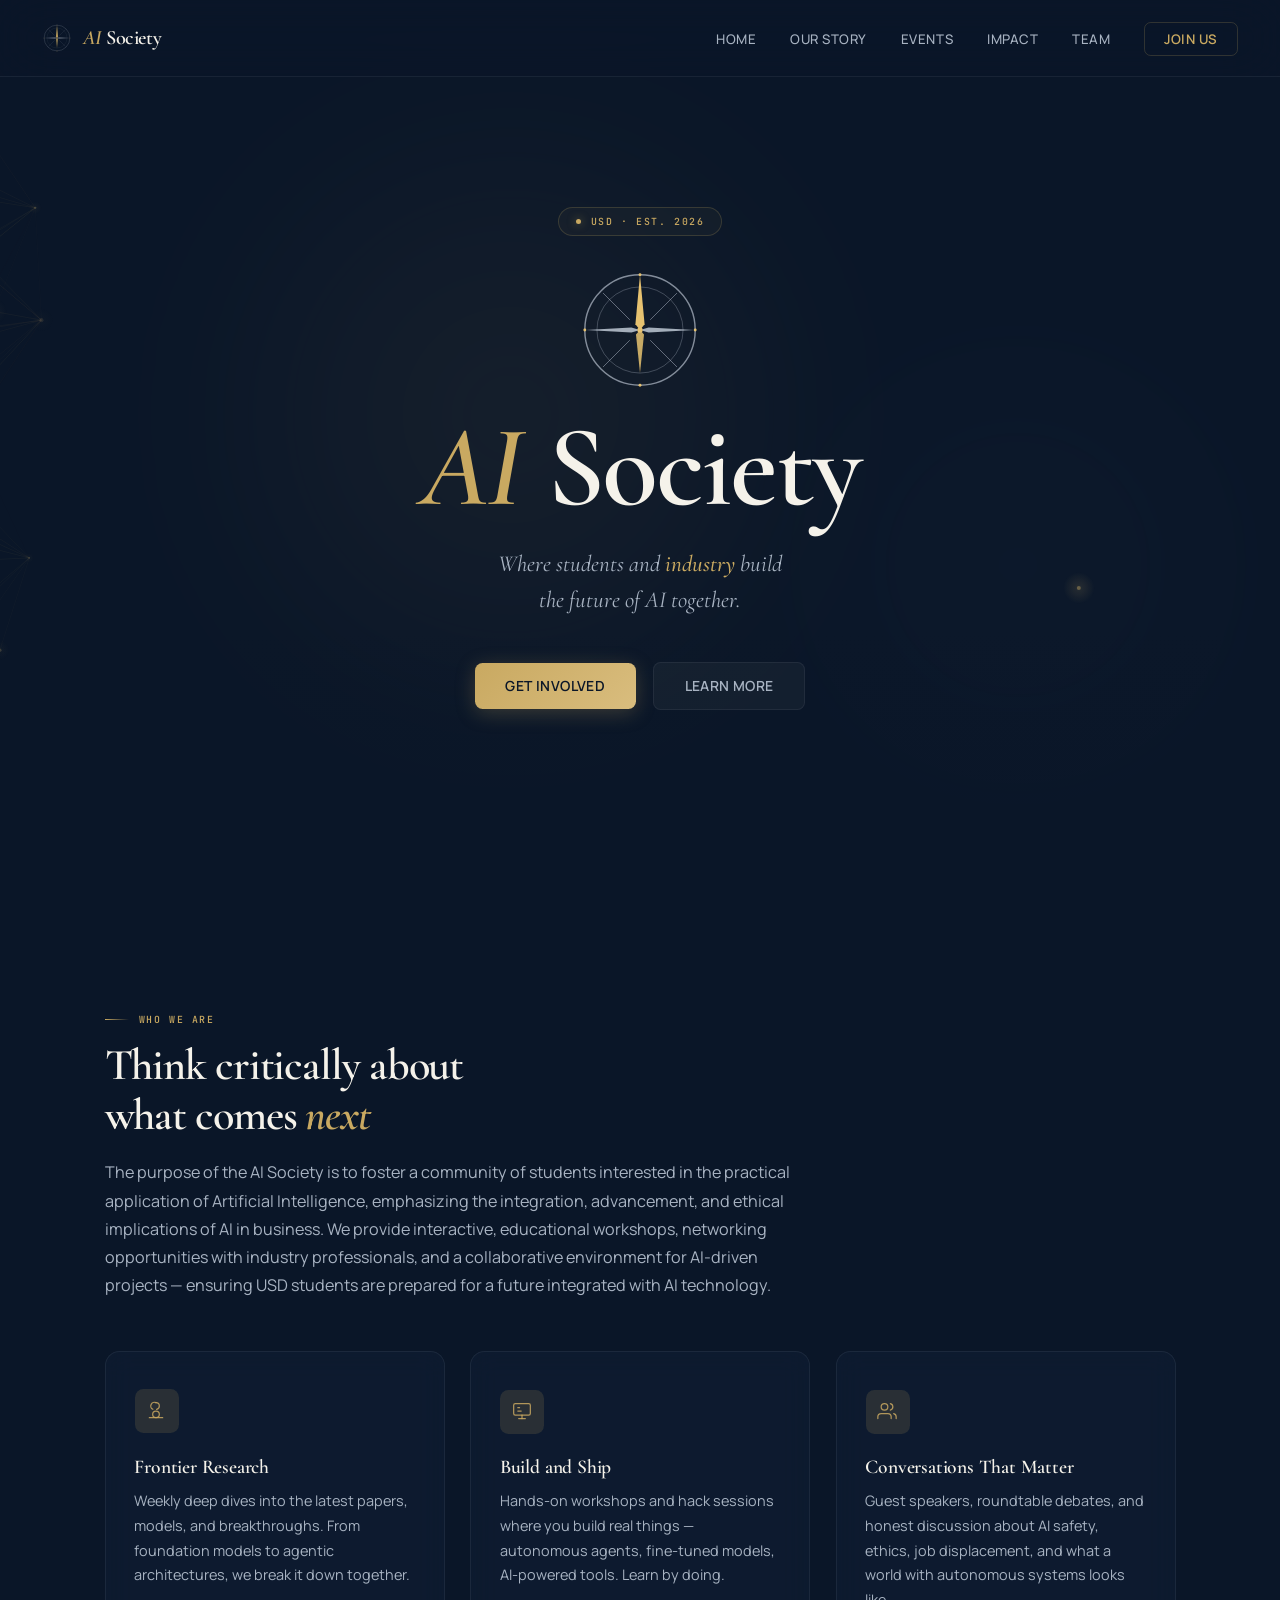
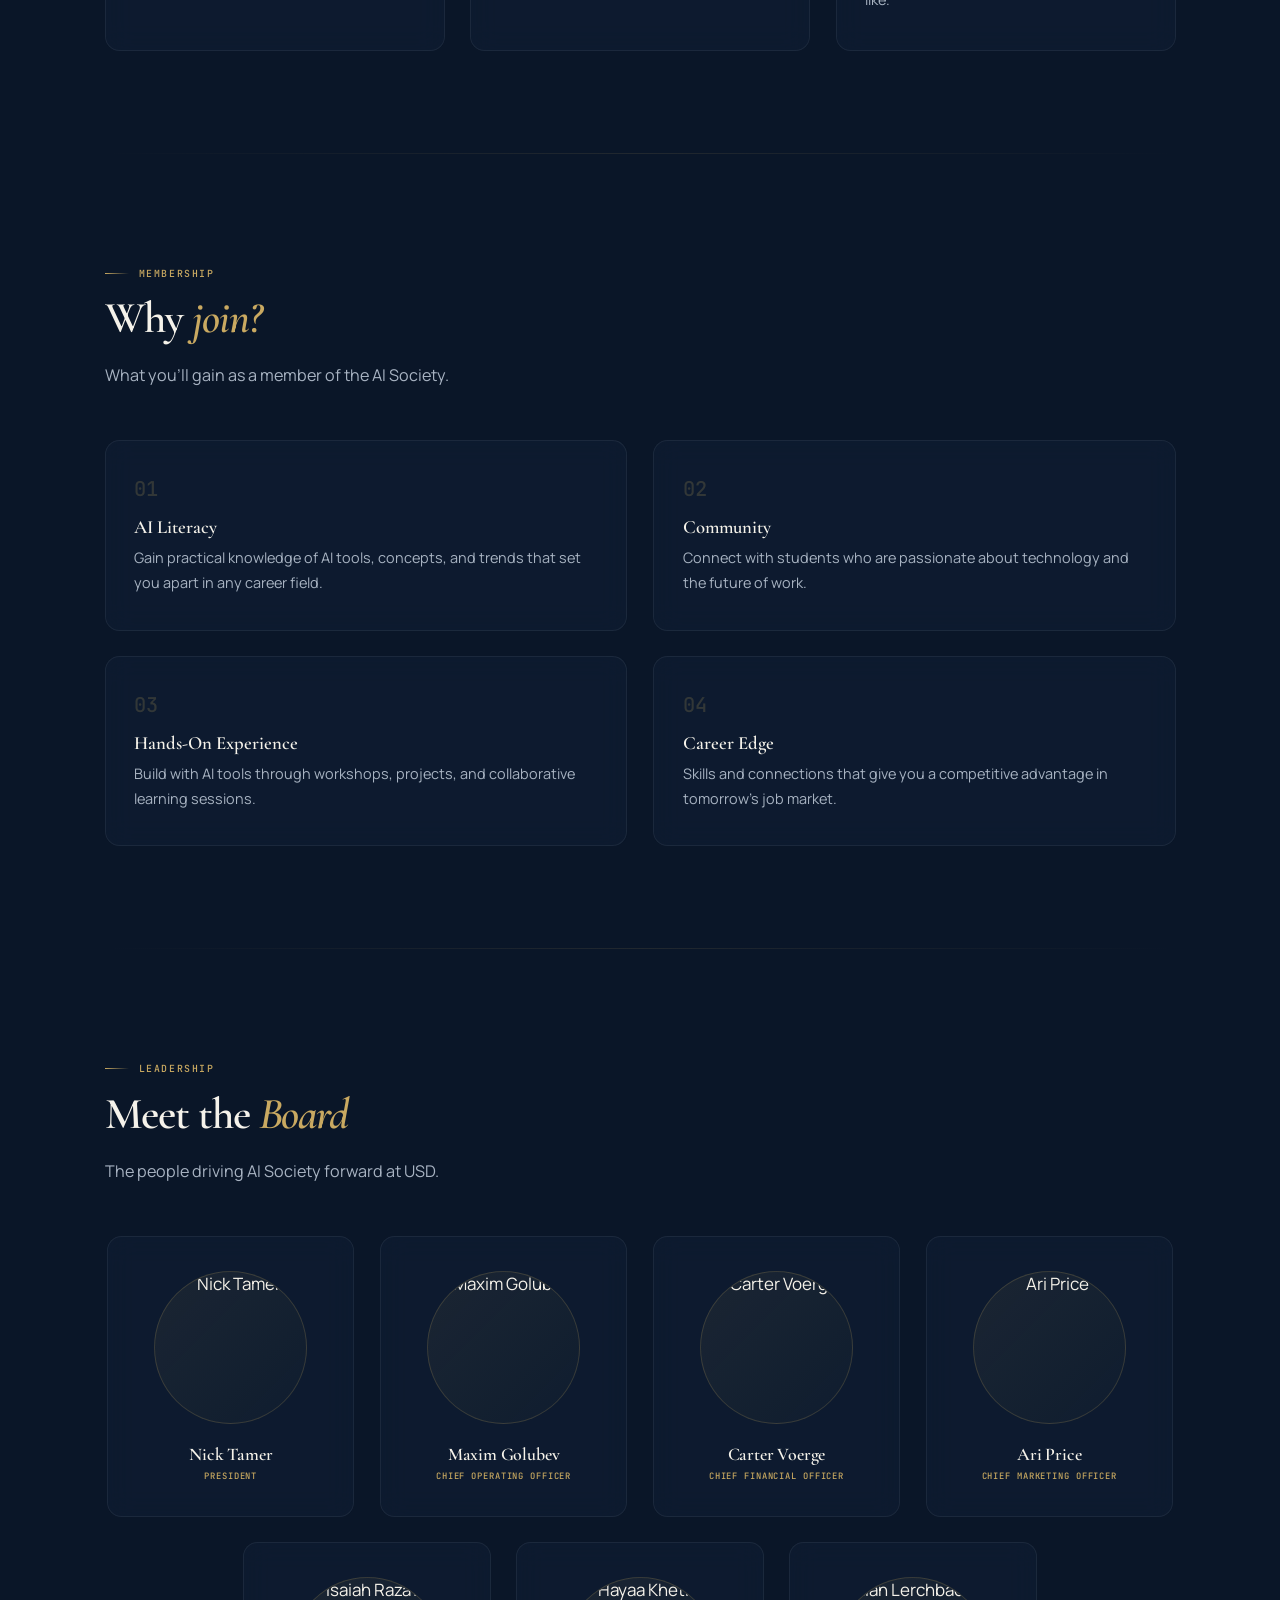
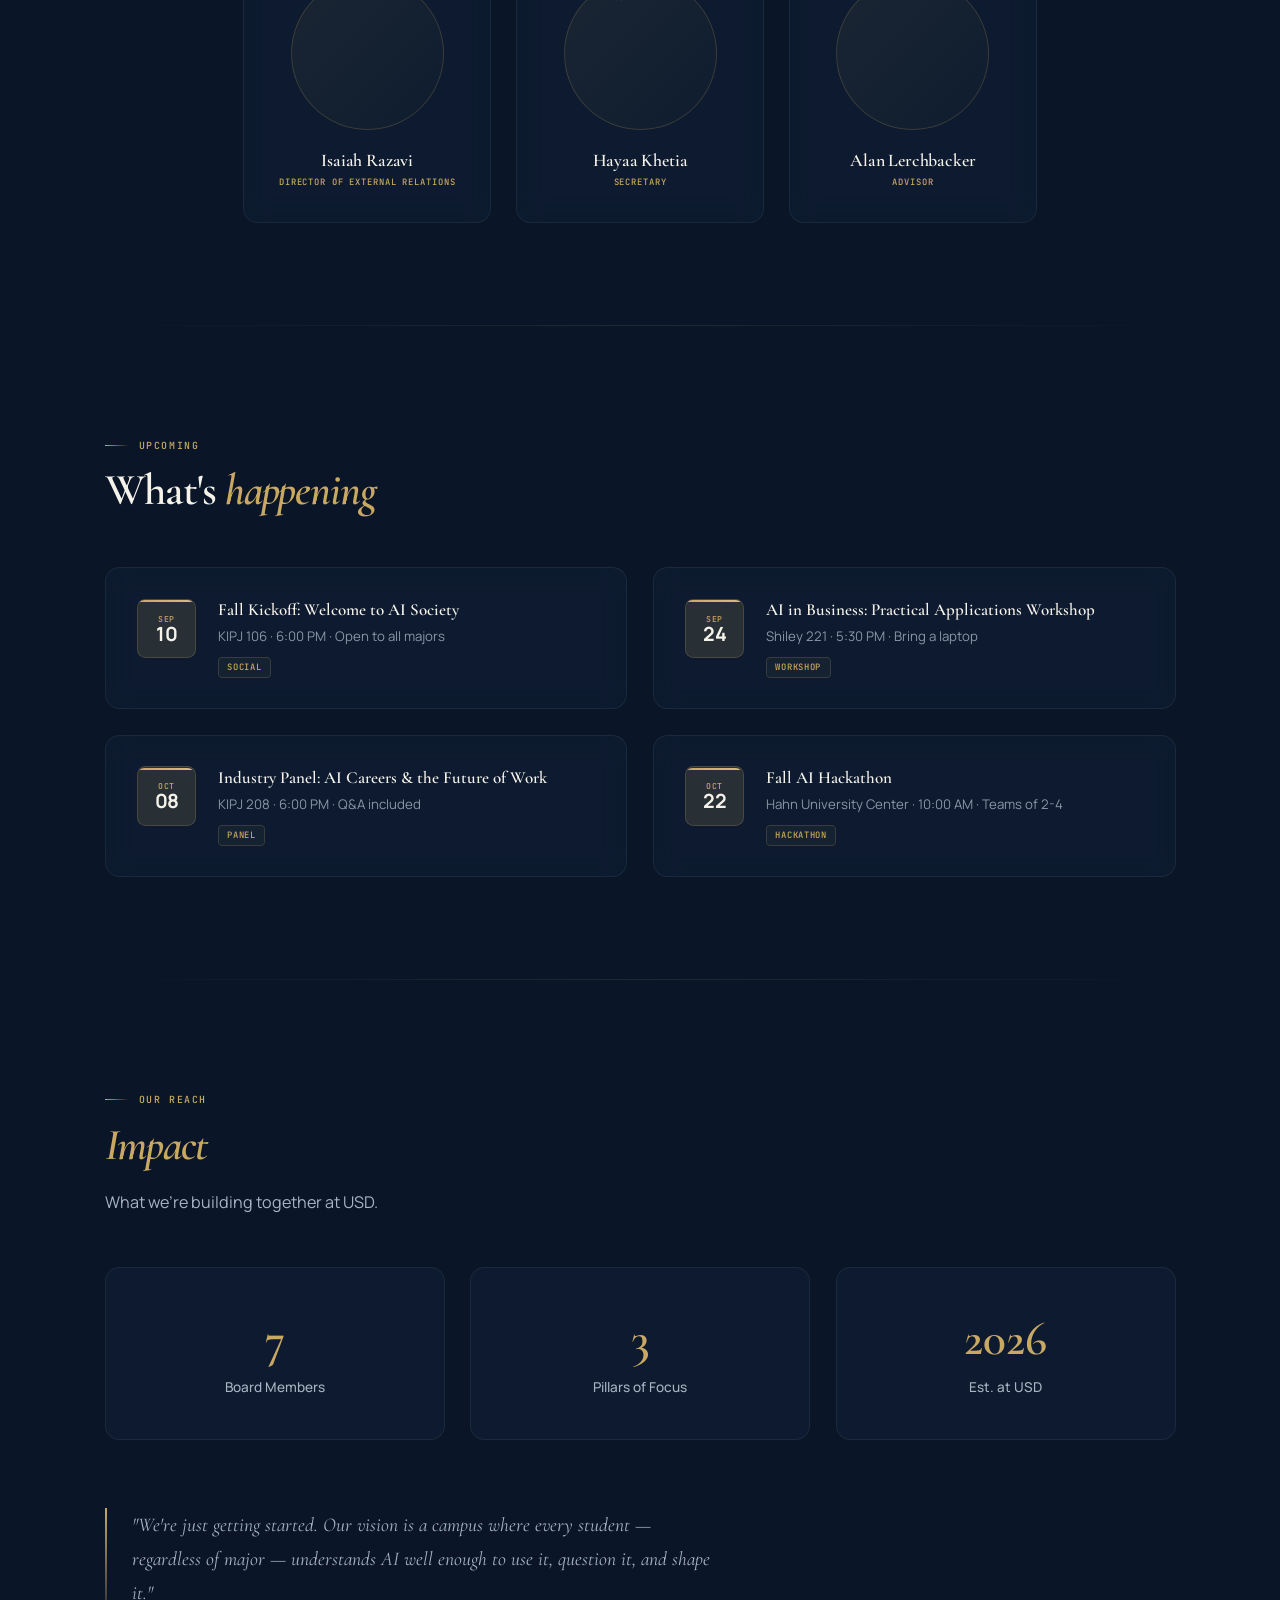
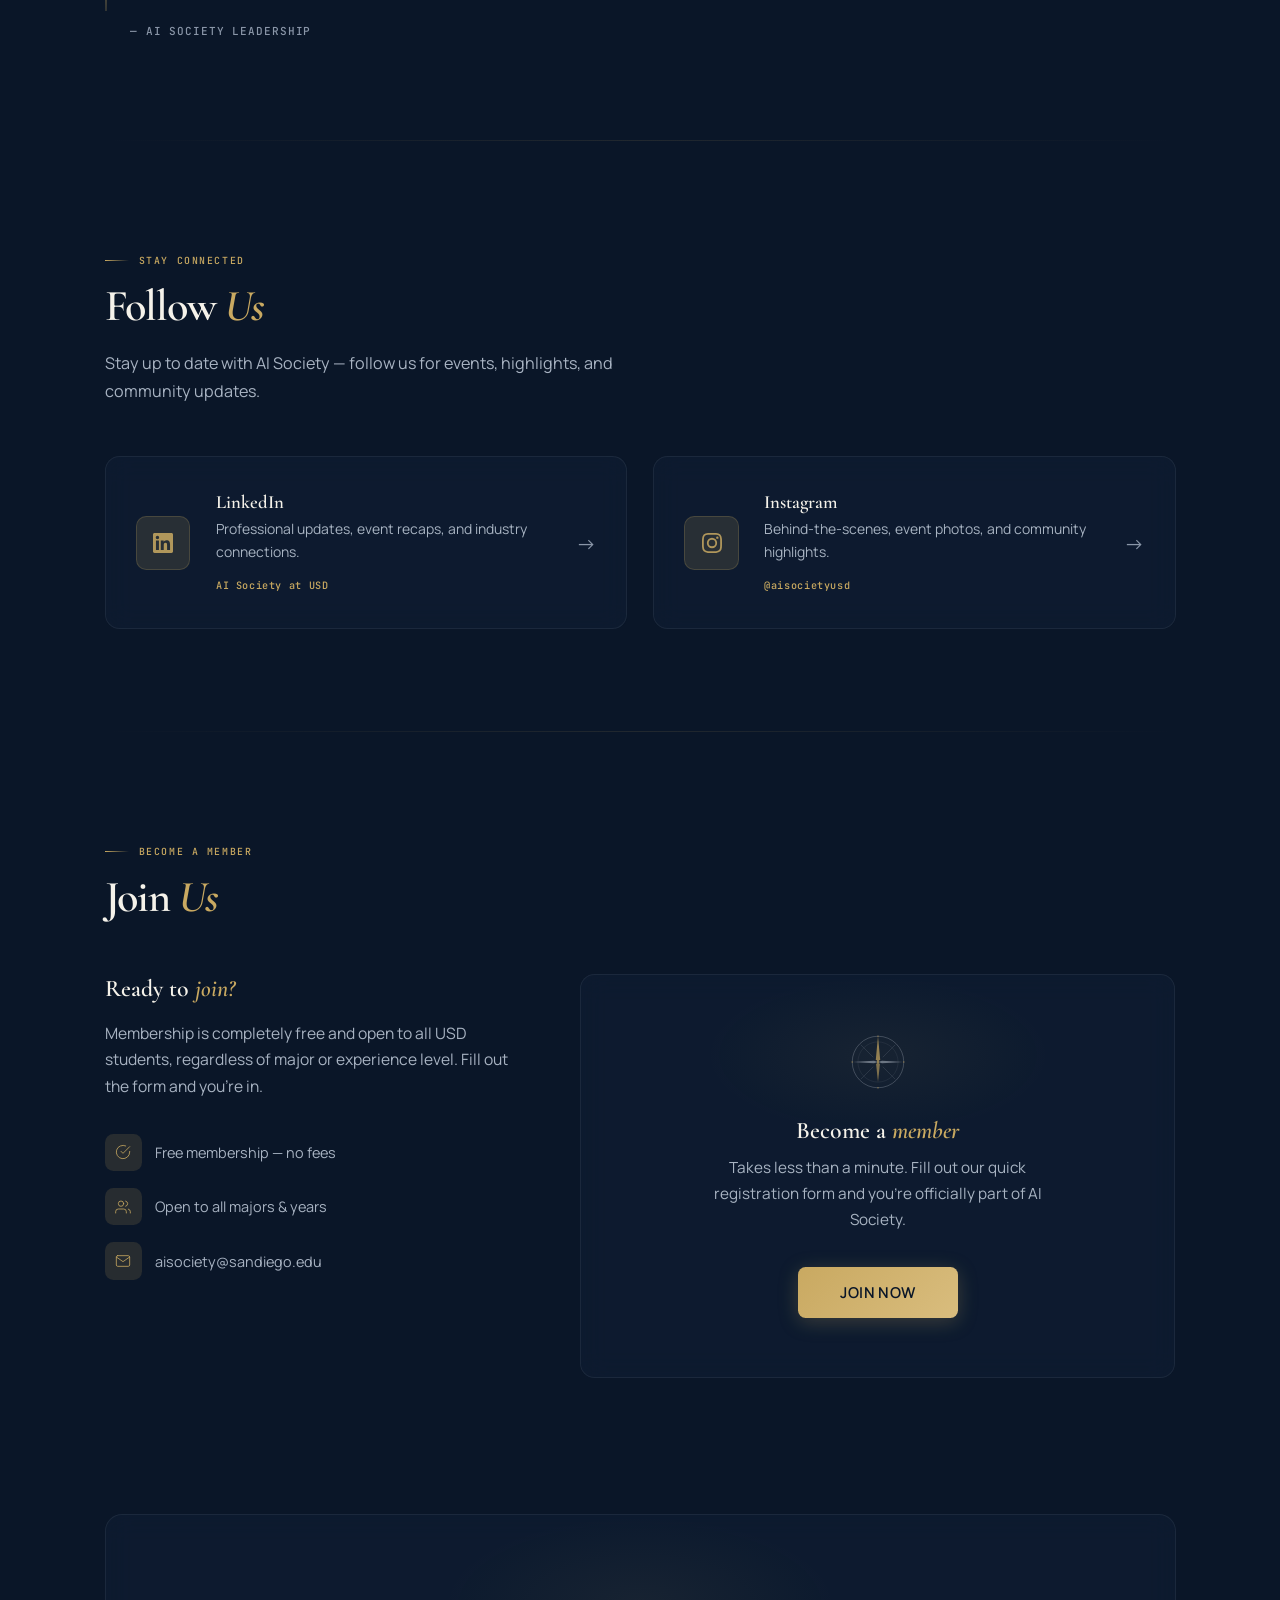
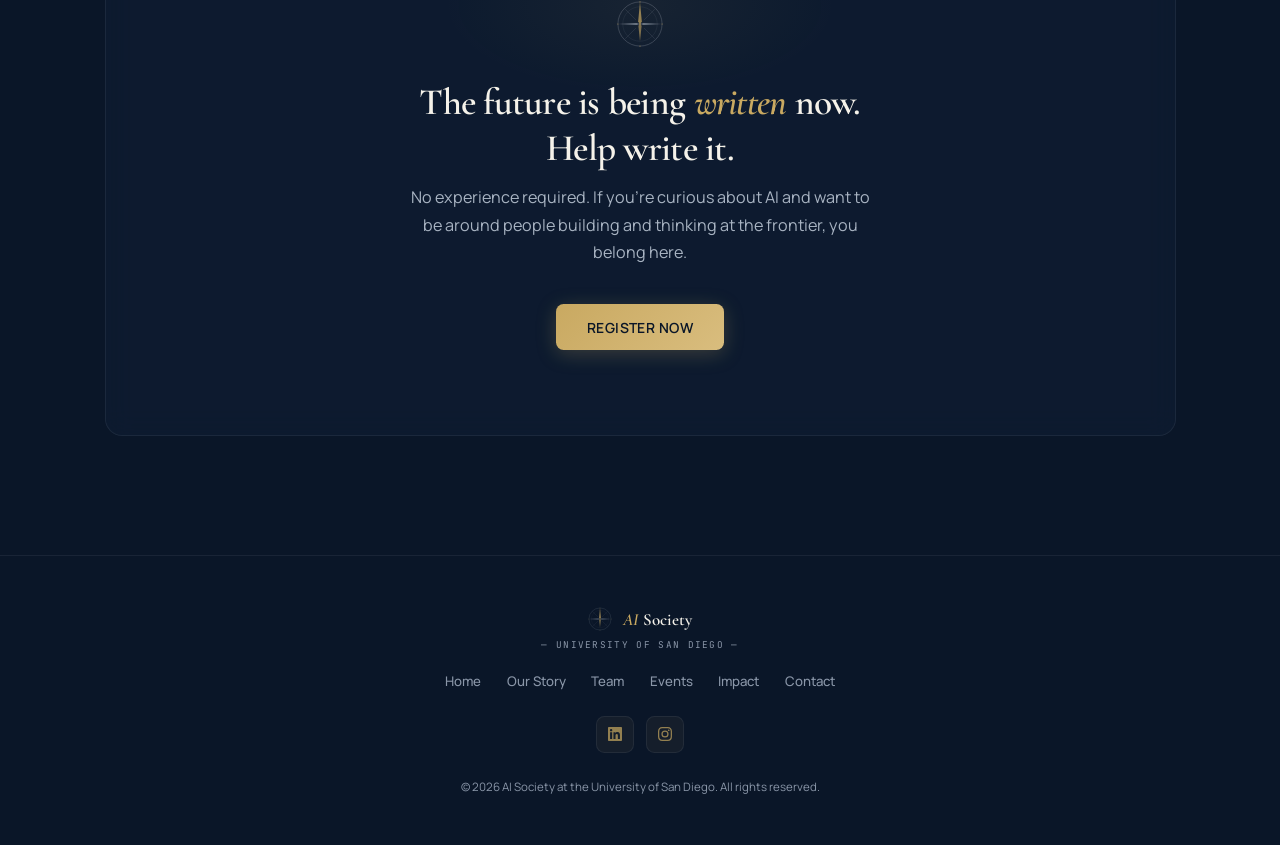
==== commit 010dc7a2: "Rename index (5).html to index.html" ====
--- a/index.html
+++ b/index.html
@@ -1,374 +1,1569 @@
 <!DOCTYPE html>
 <html lang="en">
 <head>
-  <meta charset="UTF-8" />
-  <meta name="viewport" content="width=device-width, initial-scale=1.0" />
-  <title>AI Society — Knauss School of Business · USD</title>
-  <link rel="stylesheet" href="style.css" />
+<meta charset="UTF-8">
+<meta name="viewport" content="width=device-width, initial-scale=1.0">
+<title>AI Society | University of San Diego</title>
+<meta name="description" content="AI Society at the University of San Diego — Where students and industry build the future of AI together.">
+
+<!-- Favicon (inline SVG compass rose) -->
+<link rel="icon" type="image/svg+xml" href="data:image/svg+xml,%3Csvg xmlns='http://www.w3.org/2000/svg' viewBox='0 0 96 96'%3E%3Crect width='96' height='96' rx='20' fill='%230A1628'/%3E%3Ccircle cx='48' cy='48' r='38' fill='none' stroke='%23c5cdd8' stroke-width='1.2' opacity='.5'/%3E%3Ccircle cx='48' cy='48' r='29' fill='none' stroke='%23c5cdd8' stroke-width='.8' opacity='.25'/%3E%3Cpath d='M48 8 L44.5 43 L48 48 L51.5 43Z' fill='%23c9a961'/%3E%3Cpath d='M48 88 L45 52 L48 48 L51 52Z' fill='%23c9a961' opacity='.85'/%3E%3Cpath d='M8 48 L43 45.5 L48 48 L43 50.5Z' fill='%23c5cdd8' opacity='.7'/%3E%3Cpath d='M88 48 L53 45.5 L48 48 L53 50.5Z' fill='%23c5cdd8' opacity='.7'/%3E%3Ccircle cx='48' cy='48' r='2.5' fill='%23c9a961'/%3E%3C/svg%3E">
+
+<!-- Open Graph / Social Preview -->
+<meta property="og:type" content="website">
+<meta property="og:title" content="AI Society | University of San Diego">
+<meta property="og:description" content="Where students and industry build the future of AI together.">
+<meta property="og:image" content="https://nick77coder.github.io/ai-society-usd/assets/branding/ais-lockup-stacked-navy@2x.png">
+<meta name="twitter:card" content="summary_large_image">
+<meta name="twitter:title" content="AI Society | University of San Diego">
+<meta name="twitter:description" content="Where students and industry build the future of AI together.">
+<meta name="twitter:image" content="https://nick77coder.github.io/ai-society-usd/assets/branding/ais-lockup-stacked-navy@2x.png">
+
+<link rel="preconnect" href="https://fonts.googleapis.com">
+<link rel="preconnect" href="https://fonts.gstatic.com" crossorigin>
+<link href="https://fonts.googleapis.com/css2?family=Cormorant+Garamond:ital,wght@0,400;0,500;0,600;0,700;1,400;1,500;1,600;1,700&family=Manrope:wght@400;500;600;700;800&family=JetBrains+Mono:wght@400;500&display=swap" rel="stylesheet">
+
+<!-- Google Analytics — replace G-XXXXXXXXXX with your real Measurement ID -->
+<script async src="https://www.googletagmanager.com/gtag/js?id=G-XXXXXXXXXX"></script>
+<script>
+    window.dataLayer = window.dataLayer || [];
+    function gtag(){dataLayer.push(arguments);}
+    gtag('js', new Date());
+    gtag('config', 'G-XXXXXXXXXX');
+</script>
+
+<style>
+*, *::before, *::after { margin: 0; padding: 0; box-sizing: border-box; }
+
+:root {
+    --navy-900: #060D1A;
+    --navy-800: #0A1628;
+    --navy-700: #0F1E35;
+    --navy-600: #18294A;
+    --navy-500: #1F3458;
+    --navy: #0F1E35;
+    --navy-deep: #0A1628;
+    --gold: #c9a961;
+    --gold-light: #d9bd7e;
+    --gold-dim: rgba(201, 169, 97, 0.15);
+    --gold-rgb: 201, 169, 97;
+    --silver: #c5cdd8;
+    --silver-mid: #a8b3c2;
+    --silver-dim: #8a96a8;
+    --paper: #f5f2ea;
+    --text: #f5f2ea;
+    --text-secondary: #a8b3c2;
+    --text-dim: #8a96a8;
+    --border: rgba(197, 205, 216, 0.08);
+    --border-gold: rgba(201, 169, 97, 0.2);
+    --font-serif: 'Cormorant Garamond', 'Georgia', serif;
+    --font-body: 'Manrope', system-ui, sans-serif;
+    --font-mono: 'JetBrains Mono', monospace;
+}
+
+html {
+    font-size: 17px;
+    scroll-behavior: smooth;
+    scroll-padding-top: 5rem;
+    -webkit-font-smoothing: antialiased;
+}
+
+body {
+    font-family: var(--font-body);
+    background: var(--navy-800);
+    color: var(--text);
+    overflow-x: hidden;
+}
+
+a { color: inherit; text-decoration: none; }
+
+/* ===========================
+   Navigation
+   =========================== */
+.nav {
+    position: fixed; top: 0; left: 0; right: 0; z-index: 100;
+    height: 4.5rem;
+    display: flex; align-items: center; justify-content: space-between;
+    padding: 0 2.5rem;
+    background: rgba(10, 22, 40, 0.7);
+    backdrop-filter: blur(28px); -webkit-backdrop-filter: blur(28px);
+    border-bottom: 1px solid var(--border);
+    transition: all 0.3s;
+}
+.nav.scrolled {
+    background: rgba(10, 22, 40, 0.9);
+    box-shadow: 0 4px 24px rgba(0,0,0,0.4);
+}
+
+.nav-brand {
+    display: flex; align-items: center; gap: 0.75rem;
+    text-decoration: none;
+}
+.nav-compass {
+    flex-shrink: 0;
+    opacity: 0.9;
+}
+.nav-brand-text {
+    font-family: var(--font-serif);
+    font-size: 1.2rem;
+    font-weight: 600;
+    letter-spacing: -0.02em;
+    color: var(--text);
+}
+.nav-brand-text em {
+    font-style: italic;
+    color: var(--gold);
+}
+
+.nav-links { display: flex; align-items: center; gap: 2rem; list-style: none; }
+.nav-links a {
+    color: var(--text-secondary); font-size: 0.78rem; font-weight: 500;
+    letter-spacing: 0.04em; text-transform: uppercase;
+    transition: color 0.25s;
+}
+.nav-links a:hover { color: var(--gold-light); }
+
+.nav-cta {
+    color: var(--gold) !important;
+    font-weight: 600 !important;
+    border: 1px solid var(--border-gold);
+    padding: 0.4rem 1.1rem; border-radius: 0.4rem;
+    transition: all 0.3s;
+}
+.nav-cta:hover {
+    background: rgba(var(--gold-rgb), 0.08);
+    border-color: rgba(var(--gold-rgb), 0.45);
+}
+
+.nav-toggle {
+    display: none; flex-direction: column; gap: 5px;
+    background: none; border: none; cursor: pointer; padding: 8px;
+}
+.nav-toggle span {
+    display: block; width: 22px; height: 1.5px;
+    background: var(--text); border-radius: 2px;
+    transition: transform 0.2s, opacity 0.2s;
+}
+
+/* ===========================
+   Hero
+   =========================== */
+.hero {
+    position: relative; min-height: 100vh;
+    display: flex; flex-direction: column; align-items: center; justify-content: center;
+    text-align: center; padding: 7rem 1.5rem 6rem; overflow: hidden;
+    background: var(--navy-800);
+}
+
+.hero-canvas-wrap { position: absolute; inset: 0; z-index: 0; }
+.hero-canvas-wrap canvas { width: 100%; height: 100%; display: block; }
+
+.hero-orb {
+    position: absolute; border-radius: 50%; pointer-events: none; z-index: 1;
+    filter: blur(120px); opacity: 0.25;
+}
+.hero-orb-1 {
+    width: 650px; height: 650px; top: 10%; left: 45%; transform: translateX(-60%);
+    background: radial-gradient(circle, rgba(var(--gold-rgb), 0.4), transparent 70%);
+    animation: orbFloat1 16s ease-in-out infinite;
+}
+.hero-orb-2 {
+    width: 500px; height: 500px; top: 35%; left: 60%;
+    background: radial-gradient(circle, rgba(138, 149, 170, 0.2), transparent 70%);
+    animation: orbFloat2 20s ease-in-out infinite;
+}
+
+@keyframes orbFloat1 {
+    0%, 100% { transform: translateX(-60%) translateY(0); }
+    50% { transform: translateX(-55%) translateY(-20px); }
+}
+@keyframes orbFloat2 {
+    0%, 100% { transform: translateY(0); }
+    50% { transform: translateY(20px); }
+}
+
+.hero::after {
+    content: ''; position: absolute; bottom: 0; left: 0; right: 0; height: 16rem;
+    background: linear-gradient(to top, var(--navy-deep), transparent);
+    z-index: 2; pointer-events: none;
+}
+
+.hero-content {
+    position: relative; z-index: 10;
+    display: flex; flex-direction: column; align-items: center;
+    max-width: 50rem;
+}
+
+.hero-eyebrow {
+    display: inline-flex; align-items: center; gap: 0.6rem;
+    font-family: var(--font-mono); font-size: 0.58rem; font-weight: 500;
+    letter-spacing: 0.16em; text-transform: uppercase;
+    color: var(--gold);
+    padding: 0.4rem 1rem;
+    border: 1px solid var(--border-gold);
+    border-radius: 2rem;
+    background: rgba(var(--gold-rgb), 0.04);
+    opacity: 0; animation: fadeUp 0.6s ease-out 0.2s forwards;
+}
+
+.hero-eyebrow-dot {
+    width: 5px; height: 5px; border-radius: 50%;
+    background: var(--gold);
+    box-shadow: 0 0 8px rgba(var(--gold-rgb), 0.6);
+    animation: pulse 2.5s ease-in-out infinite;
+}
+@keyframes pulse { 0%, 100% { opacity: 1; } 50% { opacity: 0.35; } }
+
+.hero-compass-wrap {
+    position: relative;
+    width: 120px; height: 120px;
+    margin: 2rem 0 1.2rem;
+    opacity: 0; animation: fadeUp 0.7s ease-out 0.15s forwards;
+}
+
+.hero-compass {
+    width: 100%; height: 100%;
+    filter: brightness(1.15);
+    animation: compassSpin 30s linear infinite;
+}
+
+@keyframes compassSpin {
+    from { transform: rotate(0deg); }
+    to { transform: rotate(360deg); }
+}
+
+.hero h1 {
+    font-family: var(--font-serif);
+    font-size: clamp(4rem, 9vw, 7.5rem);
+    font-weight: 600; line-height: 1; letter-spacing: -0.02em;
+    margin-bottom: 1.2rem;
+    opacity: 0; animation: fadeUp 0.8s ease-out 0.2s forwards;
+}
+
+.hero h1 em {
+    font-style: italic;
+    color: var(--gold);
+}
+
+.hero-tagline {
+    font-family: var(--font-serif);
+    font-size: clamp(1.1rem, 2.2vw, 1.35rem);
+    font-weight: 400;
+    font-style: italic;
+    color: var(--text-secondary);
+    line-height: 1.6;
+    max-width: 30rem;
+    margin-bottom: 2.5rem;
+    opacity: 0; animation: fadeUp 0.6s ease-out 0.4s forwards;
+}
+
+.hero-tagline strong {
+    color: var(--gold);
+    font-weight: 500;
+}
+
+.hero-actions {
+    display: flex; align-items: center; gap: 1rem;
+    opacity: 0; animation: fadeUp 0.5s ease-out 0.6s forwards;
+}
+
+/* ===========================
+   Buttons
+   =========================== */
+.btn {
+    display: inline-flex; align-items: center; gap: 0.4rem;
+    padding: 0.8rem 1.8rem; border-radius: 0.45rem;
+    font-family: var(--font-body); font-size: 0.82rem; font-weight: 600;
+    letter-spacing: 0.03em; text-transform: uppercase;
+    cursor: pointer; transition: all 0.3s; border: none;
+}
+
+.btn-primary {
+    background: linear-gradient(135deg, var(--gold), var(--gold-light));
+    color: var(--navy-deep);
+    box-shadow: 0 4px 20px rgba(var(--gold-rgb), 0.25);
+}
+.btn-primary:hover {
+    transform: translateY(-2px);
+    box-shadow: 0 8px 35px rgba(var(--gold-rgb), 0.35);
+}
+
+.btn-ghost {
+    background: rgba(240, 236, 228, 0.04);
+    color: var(--text-secondary);
+    border: 1px solid var(--border);
+}
+.btn-ghost:hover {
+    color: var(--text);
+    background: rgba(240, 236, 228, 0.07);
+    border-color: var(--border-gold);
+    transform: translateY(-1px);
+}
+
+/* ===========================
+   Sections
+   =========================== */
+.section {
+    position: relative; z-index: 10;
+    padding: 6rem 1.5rem;
+    max-width: 66rem; margin: 0 auto;
+}
+
+.section-label {
+    font-family: var(--font-mono); font-size: 0.58rem; font-weight: 500;
+    letter-spacing: 0.16em; text-transform: uppercase;
+    color: var(--gold); margin-bottom: 0.8rem;
+    display: inline-flex; align-items: center; gap: 0.6rem;
+}
+.section-label::before {
+    content: '';
+    width: 24px; height: 1px;
+    background: linear-gradient(90deg, var(--gold), transparent);
+}
+
+.section-title {
+    font-family: var(--font-serif);
+    font-size: clamp(1.8rem, 4vw, 2.6rem);
+    font-weight: 600; letter-spacing: -0.025em; line-height: 1.15;
+    margin-bottom: 1rem;
+}
+.section-title em {
+    font-style: italic;
+    color: var(--gold);
+}
+
+.section-desc {
+    font-size: 0.95rem; color: var(--text-secondary); line-height: 1.75;
+    max-width: 34rem;
+}
+
+.section-divider {
+    max-width: 66rem; margin: 0 auto; padding: 0 1.5rem;
+    position: relative; z-index: 10;
+}
+.section-divider::after {
+    content: '';
+    display: block; height: 1px;
+    background: linear-gradient(90deg, transparent, rgba(var(--gold-rgb), 0.12), transparent);
+}
+
+/* ===========================
+   Pillars / Our Story
+   =========================== */
+.pillars {
+    display: grid; grid-template-columns: repeat(3, 1fr); gap: 1.5rem;
+    margin-top: 3rem;
+}
+
+.pillar {
+    background: rgba(15, 30, 53, 0.6);
+    backdrop-filter: blur(12px);
+    border: 1px solid var(--border);
+    border-radius: 0.85rem;
+    padding: 2.2rem 1.7rem;
+    transition: all 0.4s cubic-bezier(0.16, 1, 0.3, 1);
+    position: relative; overflow: hidden;
+}
+.pillar:hover {
+    border-color: var(--border-gold);
+    transform: translateY(-3px);
+    box-shadow: 0 12px 40px rgba(0,0,0,0.3), 0 0 30px rgba(var(--gold-rgb), 0.05);
+}
+.pillar::after {
+    content: '';
+    position: absolute; top: 0; left: 50%; transform: translateX(-50%);
+    width: 50%; height: 1px;
+    background: linear-gradient(90deg, transparent, rgba(var(--gold-rgb), 0.25), transparent);
+    opacity: 0; transition: opacity 0.4s;
+}
+.pillar:hover::after { opacity: 1; }
+
+.pillar-icon {
+    width: 2.6rem; height: 2.6rem;
+    border-radius: 0.5rem;
+    display: flex; align-items: center; justify-content: center;
+    margin-bottom: 1.3rem;
+    background: var(--gold-dim);
+}
+
+.pillar h3 {
+    font-family: var(--font-serif);
+    font-size: 1.15rem; font-weight: 600; letter-spacing: -0.01em;
+    margin-bottom: 0.6rem;
+}
+
+.pillar p {
+    font-size: 0.85rem; color: var(--text-secondary); line-height: 1.7;
+}
+
+/* ===========================
+   Benefits / Why Join
+   =========================== */
+.benefits-grid {
+    display: grid; grid-template-columns: repeat(2, 1fr); gap: 1.5rem;
+    margin-top: 3rem;
+}
+
+.benefit-card {
+    background: rgba(15, 30, 53, 0.6);
+    backdrop-filter: blur(12px);
+    border: 1px solid var(--border);
+    border-radius: 0.85rem;
+    padding: 2rem 1.7rem;
+    transition: all 0.4s cubic-bezier(0.16, 1, 0.3, 1);
+}
+.benefit-card:hover {
+    border-color: var(--border-gold);
+    transform: translateY(-3px);
+    box-shadow: 0 12px 40px rgba(0,0,0,0.3);
+}
+
+.benefit-number {
+    font-family: var(--font-mono);
+    font-size: 1.2rem; font-weight: 500;
+    color: rgba(var(--gold-rgb), 0.2);
+    margin-bottom: 0.8rem;
+    transition: color 0.3s;
+}
+.benefit-card:hover .benefit-number { color: var(--gold); }
+
+.benefit-card h3 {
+    font-family: var(--font-serif);
+    font-size: 1.1rem; font-weight: 600;
+    margin-bottom: 0.5rem;
+}
+
+.benefit-card p {
+    font-size: 0.85rem; color: var(--text-secondary); line-height: 1.7;
+}
+
+/* ===========================
+   Events
+   =========================== */
+.events-grid {
+    display: grid; grid-template-columns: repeat(2, 1fr); gap: 1.5rem;
+    margin-top: 3rem;
+}
+
+.event-card {
+    background: rgba(15, 30, 53, 0.6);
+    backdrop-filter: blur(12px);
+    border: 1px solid var(--border);
+    border-radius: 0.85rem;
+    padding: 1.8rem;
+    display: flex; gap: 1.3rem; align-items: flex-start;
+    transition: all 0.4s cubic-bezier(0.16, 1, 0.3, 1);
+}
+.event-card:hover {
+    border-color: var(--border-gold);
+    transform: translateY(-2px);
+    box-shadow: 0 8px 30px rgba(0,0,0,0.25);
+}
+
+.event-date-box {
+    flex-shrink: 0;
+    width: 3.5rem; height: 3.5rem;
+    background: var(--gold-dim);
+    border: 1px solid var(--border-gold);
+    border-radius: 0.5rem;
+    display: flex; flex-direction: column; align-items: center; justify-content: center;
+    position: relative; overflow: hidden;
+}
+.event-date-box::before {
+    content: '';
+    position: absolute; top: 0; left: 0; right: 0; height: 2px;
+    background: linear-gradient(90deg, var(--gold), var(--gold-light));
+}
+
+.event-date-month {
+    font-family: var(--font-mono); font-size: 0.48rem; font-weight: 500;
+    letter-spacing: 0.1em; text-transform: uppercase; color: var(--gold);
+}
+.event-date-day {
+    font-size: 1.15rem; font-weight: 700; letter-spacing: -0.03em; line-height: 1;
+}
+
+.event-info h4 {
+    font-family: var(--font-serif);
+    font-size: 1rem; font-weight: 600;
+    margin-bottom: 0.35rem;
+}
+.event-info p {
+    font-size: 0.78rem; color: var(--text-dim); line-height: 1.6;
+}
+
+.event-tag {
+    display: inline-block;
+    font-family: var(--font-mono); font-size: 0.52rem; font-weight: 500;
+    letter-spacing: 0.08em; text-transform: uppercase;
+    color: var(--gold); margin-top: 0.6rem;
+    padding: 0.2rem 0.5rem;
+    border: 1px solid var(--border-gold);
+    border-radius: 0.25rem;
+    background: rgba(var(--gold-rgb), 0.05);
+}
+
+/* ===========================
+   Impact
+   =========================== */
+.impact-grid {
+    display: grid; grid-template-columns: repeat(3, 1fr); gap: 1.5rem;
+    margin-top: 3rem; margin-bottom: 3rem;
+}
+
+.impact-stat {
+    text-align: center;
+    padding: 2.5rem 1.5rem;
+    background: rgba(15, 30, 53, 0.6);
+    border: 1px solid var(--border);
+    border-radius: 0.85rem;
+    transition: all 0.4s;
+}
+.impact-stat:hover {
+    border-color: var(--border-gold);
+    transform: translateY(-2px);
+}
+
+.stat-value {
+    display: block;
+    font-family: var(--font-serif);
+    font-size: 2.8rem; font-weight: 600;
+    color: var(--gold);
+    margin-bottom: 0.3rem;
+}
+
+.stat-label {
+    font-size: 0.8rem; color: var(--text-secondary); font-weight: 500;
+}
+
+.impact-quote {
+    max-width: 36rem; padding-top: 1rem;
+}
+
+.impact-quote blockquote {
+    font-family: var(--font-serif);
+    font-size: 1.15rem; font-style: italic;
+    color: var(--text-secondary); line-height: 1.75;
+    margin-bottom: 0.8rem;
+    padding-left: 1.5rem;
+    border-left: 2px solid;
+    border-image: linear-gradient(to bottom, var(--gold), rgba(var(--gold-rgb), 0.2)) 1;
+}
+
+.quote-attr {
+    font-family: var(--font-mono);
+    font-size: 0.65rem; font-weight: 500;
+    color: var(--text-dim);
+    letter-spacing: 0.08em; text-transform: uppercase;
+    padding-left: 1.5rem;
+}
+
+/* ===========================
+   Contact
+   =========================== */
+/* ===========================
+   Registration (info + embed)
+   =========================== */
+.register-layout {
+    display: grid;
+    grid-template-columns: 1fr 1.4fr;
+    gap: 3rem; align-items: start;
+    margin-top: 3rem;
+}
+
+.contact-info h3 {
+    font-family: var(--font-serif);
+    font-size: 1.4rem; font-weight: 600;
+    margin-bottom: 1rem;
+}
+.contact-info h3 em { font-style: italic; color: var(--gold); }
+
+.contact-info p {
+    font-size: 0.92rem; color: var(--text-secondary); line-height: 1.7;
+    margin-bottom: 2rem;
+}
+
+.contact-detail {
+    display: flex; align-items: center; gap: 0.75rem;
+    margin-bottom: 1rem;
+}
+
+.contact-detail-icon {
+    width: 2.2rem; height: 2.2rem;
+    border-radius: 0.5rem;
+    background: var(--gold-dim);
+    display: flex; align-items: center; justify-content: center;
+    flex-shrink: 0;
+}
+
+.contact-detail span {
+    font-size: 0.85rem; color: var(--text-secondary);
+}
+
+.register-cta-box {
+    background: rgba(15, 30, 53, 0.6);
+    backdrop-filter: blur(12px);
+    border: 1px solid var(--border);
+    border-radius: 0.85rem;
+    padding: 3.5rem 2.5rem;
+    position: relative; overflow: hidden;
+    text-align: center;
+    display: flex; flex-direction: column; align-items: center;
+    justify-content: center;
+}
+.register-cta-box::before {
+    content: '';
+    position: absolute; top: -1px; left: 50%; transform: translateX(-50%);
+    width: 200px; height: 1px;
+    background: linear-gradient(90deg, transparent, var(--gold), transparent);
+}
+.register-cta-box::after {
+    content: '';
+    position: absolute; top: 0; left: 50%; transform: translateX(-50%);
+    width: 350px; height: 160px;
+    background: radial-gradient(ellipse, rgba(var(--gold-rgb), 0.06) 0%, transparent 70%);
+    pointer-events: none;
+}
+.register-compass {
+    opacity: 0.7; margin-bottom: 1.5rem;
+    position: relative; z-index: 1;
+}
+.register-cta-box h3 {
+    font-family: var(--font-serif);
+    font-size: 1.4rem; font-weight: 600;
+    margin-bottom: 0.6rem;
+    position: relative; z-index: 1;
+}
+.register-cta-box h3 em { font-style: italic; color: var(--gold); }
+.register-cta-box p {
+    font-size: 0.9rem; color: var(--text-secondary); line-height: 1.7;
+    max-width: 22rem; margin-bottom: 2rem;
+    position: relative; z-index: 1;
+}
+.register-cta-box .btn-primary {
+    position: relative; z-index: 1;
+    padding: 0.9rem 2.5rem; font-size: 0.88rem;
+}
+
+/* ===========================
+   Join CTA
+   =========================== */
+.join {
+    position: relative; z-index: 10;
+    padding: 2rem 1.5rem 7rem;
+    text-align: center;
+    max-width: 66rem; margin: 0 auto;
+}
+
+.join-box {
+    background: rgba(15, 30, 53, 0.6);
+    backdrop-filter: blur(12px);
+    border: 1px solid var(--border);
+    border-radius: 1rem;
+    padding: 5rem 2rem;
+    position: relative; overflow: hidden;
+}
+.join-box::before {
+    content: ''; position: absolute; top: -1px; left: 50%; transform: translateX(-50%);
+    width: 280px; height: 1px;
+    background: linear-gradient(90deg, transparent, var(--gold), var(--gold-light), transparent);
+}
+.join-box::after {
+    content: '';
+    position: absolute; top: 0; left: 50%; transform: translateX(-50%);
+    width: 400px; height: 180px;
+    background: radial-gradient(ellipse, rgba(var(--gold-rgb), 0.06) 0%, transparent 70%);
+    pointer-events: none;
+}
+
+.join-compass {
+    width: 48px; height: 48px;
+    margin-bottom: 1.5rem;
+    opacity: 0.7;
+    position: relative; z-index: 1;
+}
+
+.join-box h2 {
+    font-family: var(--font-serif);
+    font-size: clamp(1.5rem, 3.5vw, 2.2rem);
+    font-weight: 600; letter-spacing: -0.02em;
+    margin-bottom: 0.8rem;
+    position: relative; z-index: 1;
+}
+.join-box h2 em { font-style: italic; color: var(--gold); }
+
+.join-box p {
+    font-size: 0.95rem; color: var(--text-secondary); line-height: 1.7;
+    max-width: 28rem; margin: 0 auto 2.2rem;
+    position: relative; z-index: 1;
+}
+
+.join-box .btn-primary {
+    position: relative; z-index: 1;
+}
+
+/* ===========================
+   Footer
+   =========================== */
+.footer {
+    position: relative; z-index: 10;
+    padding: 3rem 2rem;
+    text-align: center;
+    border-top: 1px solid var(--border);
+    background: rgba(10, 22, 40, 0.5);
+}
+
+.footer-content { max-width: 66rem; margin: 0 auto; }
+
+.footer-brand {
+    display: inline-flex; align-items: center; gap: 0.6rem;
+    margin-bottom: 0.4rem;
+}
+.footer-brand svg { opacity: 0.7; flex-shrink: 0; }
+
+.footer-brand-text {
+    font-family: var(--font-serif);
+    font-size: 1rem; font-weight: 600;
+}
+.footer-brand-text em { font-style: italic; color: var(--gold); }
+
+.footer-sub {
+    font-family: var(--font-mono);
+    font-size: 0.55rem;
+    letter-spacing: 0.14em; text-transform: uppercase;
+    color: var(--text-dim);
+    margin-bottom: 1.25rem;
+}
+
+.footer-links {
+    display: flex; justify-content: center; gap: 1.5rem;
+    flex-wrap: wrap; margin-bottom: 1.5rem;
+}
+.footer-links a {
+    color: var(--text-dim); font-size: 0.78rem; font-weight: 500;
+    transition: color 0.2s;
+}
+.footer-links a:hover { color: var(--gold); }
+
+.footer-copy { font-size: 0.68rem; color: var(--text-dim); }
+
+/* ===========================
+   Animations
+   =========================== */
+@keyframes fadeUp {
+    from { opacity: 0; transform: translateY(20px); }
+    to { opacity: 1; transform: translateY(0); }
+}
+
+.reveal {
+    opacity: 0; transform: translateY(24px);
+    transition: opacity 0.8s cubic-bezier(0.16, 1, 0.3, 1), transform 0.8s cubic-bezier(0.16, 1, 0.3, 1);
+}
+.reveal.visible { opacity: 1; transform: translateY(0); }
+
+.stagger > * {
+    opacity: 0; transform: translateY(20px);
+    transition: opacity 0.6s cubic-bezier(0.16, 1, 0.3, 1), transform 0.6s cubic-bezier(0.16, 1, 0.3, 1);
+}
+.stagger.visible > *:nth-child(1) { transition-delay: 0s; }
+.stagger.visible > *:nth-child(2) { transition-delay: 0.08s; }
+.stagger.visible > *:nth-child(3) { transition-delay: 0.16s; }
+.stagger.visible > *:nth-child(4) { transition-delay: 0.24s; }
+.stagger.visible > *:nth-child(5) { transition-delay: 0.32s; }
+.stagger.visible > *:nth-child(6) { transition-delay: 0.40s; }
+.stagger.visible > *:nth-child(7) { transition-delay: 0.48s; }
+.stagger.visible > * { opacity: 1; transform: translateY(0); }
+
+/* ===========================
+   Team / Leadership
+   =========================== */
+.team-grid {
+    display: flex; flex-wrap: wrap; justify-content: center; gap: 1.5rem;
+    margin-top: 3rem;
+}
+.team-card {
+    flex: 0 1 calc(25% - 1.2rem);
+    min-width: 180px;
+    background: rgba(15, 30, 53, 0.6);
+    backdrop-filter: blur(12px);
+    border: 1px solid var(--border);
+    border-radius: 0.85rem;
+    padding: 2rem 1.3rem;
+    text-align: center;
+    transition: all 0.4s cubic-bezier(0.16, 1, 0.3, 1);
+}
+.team-card:hover {
+    border-color: var(--border-gold);
+    transform: translateY(-3px);
+    box-shadow: 0 12px 40px rgba(0,0,0,0.3), 0 0 30px rgba(var(--gold-rgb), 0.05);
+}
+.team-avatar {
+    width: 9rem; height: 9rem;
+    border-radius: 50%;
+    margin: 0 auto 1.2rem;
+    background: linear-gradient(135deg, rgba(var(--gold-rgb), 0.08), rgba(var(--gold-rgb), 0.02));
+    border: 1.5px solid var(--border-gold);
+    display: flex; align-items: center; justify-content: center;
+    overflow: hidden;
+    transition: border-color 0.3s;
+}
+.team-card:hover .team-avatar {
+    border-color: rgba(var(--gold-rgb), 0.5);
+}
+.team-avatar img {
+    width: 100%; height: 100%;
+    object-fit: cover;
+    object-position: center 20%;
+    border-radius: 50%;
+}
+.team-card h3 {
+    font-family: var(--font-serif);
+    font-size: 1.05rem; font-weight: 600;
+    letter-spacing: -0.01em;
+    margin-bottom: 0.25rem;
+}
+.team-role {
+    font-family: var(--font-mono);
+    font-size: 0.52rem; font-weight: 500;
+    letter-spacing: 0.1em; text-transform: uppercase;
+    color: var(--gold);
+}
+
+/* ===========================
+   Social / Follow Us
+   =========================== */
+.social-grid {
+    display: grid; grid-template-columns: repeat(2, 1fr); gap: 1.5rem;
+    margin-top: 3rem;
+}
+.social-card {
+    background: rgba(15, 30, 53, 0.6);
+    backdrop-filter: blur(12px);
+    border: 1px solid var(--border);
+    border-radius: 0.85rem;
+    padding: 2rem 1.8rem;
+    display: flex; align-items: center; gap: 1.5rem;
+    transition: all 0.4s cubic-bezier(0.16, 1, 0.3, 1);
+    text-decoration: none; cursor: pointer;
+}
+.social-card:hover {
+    border-color: var(--border-gold);
+    transform: translateY(-3px);
+    box-shadow: 0 12px 40px rgba(0,0,0,0.3), 0 0 30px rgba(var(--gold-rgb), 0.05);
+}
+.social-icon {
+    width: 3.2rem; height: 3.2rem;
+    border-radius: 0.6rem;
+    background: var(--gold-dim);
+    border: 1px solid var(--border-gold);
+    display: flex; align-items: center; justify-content: center;
+    flex-shrink: 0; transition: all 0.3s;
+}
+.social-card:hover .social-icon {
+    background: rgba(var(--gold-rgb), 0.12);
+    border-color: rgba(var(--gold-rgb), 0.4);
+}
+.social-info { flex: 1; }
+.social-info h3 {
+    font-family: var(--font-serif);
+    font-size: 1.1rem; font-weight: 600;
+    margin-bottom: 0.3rem;
+}
+.social-info p {
+    font-size: 0.82rem; color: var(--text-secondary); line-height: 1.6;
+    margin-bottom: 0.5rem;
+}
+.social-handle {
+    font-family: var(--font-mono);
+    font-size: 0.6rem; font-weight: 500;
+    letter-spacing: 0.06em; color: var(--gold);
+}
+.social-arrow {
+    font-size: 1.2rem; color: var(--text-dim);
+    transition: all 0.3s; flex-shrink: 0;
+}
+.social-card:hover .social-arrow {
+    color: var(--gold); transform: translateX(3px);
+}
+
+/* ===========================
+   Footer Social
+   =========================== */
+.footer-social {
+    display: flex; justify-content: center; gap: 0.75rem;
+    margin-bottom: 1.5rem;
+}
+.footer-social a {
+    width: 2.2rem; height: 2.2rem;
+    border-radius: 0.5rem;
+    background: rgba(var(--gold-rgb), 0.06);
+    border: 1px solid var(--border);
+    display: flex; align-items: center; justify-content: center;
+    transition: all 0.3s;
+}
+.footer-social a:hover {
+    background: rgba(var(--gold-rgb), 0.12);
+    border-color: var(--border-gold);
+    transform: translateY(-2px);
+}
+
+/* ===========================
+   Mobile
+   =========================== */
+@media (max-width: 768px) {
+    .nav { padding: 0 1.25rem; }
+    .nav-links .hide-mobile { display: none; }
+    .nav-toggle { display: flex; }
+
+    .nav-links {
+        position: fixed; top: 4.5rem; left: 0; right: 0;
+        background: rgba(10, 22, 40, 0.95);
+        backdrop-filter: blur(28px);
+        flex-direction: column;
+        padding: 1rem 1.5rem 1.5rem;
+        border-bottom: 1px solid var(--border);
+        transform: translateY(-110%);
+        transition: transform 0.3s ease;
+        z-index: 999;
+    }
+    .nav-links.open { transform: translateY(0); }
+    .nav-links.open .hide-mobile { display: block; }
+    .nav-links li { width: 100%; }
+    .nav-links a { display: block; padding: 0.75rem 0; font-size: 0.85rem; }
+
+    .hero { padding: 5.5rem 1.25rem 4rem; }
+    .hero h1 { font-size: clamp(2.5rem, 12vw, 3.5rem); }
+    .hero-compass-wrap { width: 90px; height: 90px; }
+    .hero-tagline { font-size: 1rem; }
+    .hero-actions { flex-direction: column; width: 100%; }
+    .btn { width: 100%; justify-content: center; }
+
+    .section { padding: 4rem 1.25rem; }
+    .pillars { grid-template-columns: 1fr; }
+    .benefits-grid { grid-template-columns: 1fr; }
+    .events-grid { grid-template-columns: 1fr; }
+    .impact-grid { grid-template-columns: 1fr; }
+    .register-layout { grid-template-columns: 1fr; gap: 2rem; }
+    .register-cta-box { padding: 2.5rem 1.5rem; }
+    .team-grid .team-card { flex: 0 1 calc(50% - 0.75rem); }
+    .team-avatar { width: 7rem; height: 7rem; }
+    .social-grid { grid-template-columns: 1fr; }
+    .join-box { padding: 3.5rem 1.5rem; }
+    .contact-box { padding: 1.75rem; }
+}
+</style>
 </head>
 <body>
 
-  <!-- NAV -->
-  <nav>
-    <a class="nav-logo" href="#" onclick="showPage('home')">
-      <img src="logo.png" alt="AI Society compass logo" />
-      <div class="nav-logo-text">
-        <span class="nav-logo-name">AI Society</span>
-        <span class="nav-logo-sub">USD · Knauss School of Business</span>
-      </div>
+<!-- Nav -->
+<nav class="nav" id="navbar">
+    <a href="#home" class="nav-brand">
+        <svg class="nav-compass" width="28" height="28" viewBox="0 0 96 96" aria-label="AI Society">
+            <circle cx="48" cy="48" r="44.16" fill="none" stroke="#c5cdd8" stroke-width="1.15" opacity="0.55"/>
+            <circle cx="48" cy="48" r="34.44" fill="none" stroke="#c5cdd8" stroke-width="0.77" opacity="0.25"/>
+            <line x1="56.14" y1="39.86" x2="77.57" y2="18.43" stroke="rgba(197,205,216,0.55)" stroke-width="0.58"/>
+            <line x1="56.14" y1="56.14" x2="77.57" y2="77.57" stroke="rgba(197,205,216,0.55)" stroke-width="0.58"/>
+            <line x1="39.86" y1="56.14" x2="18.43" y2="77.57" stroke="rgba(197,205,216,0.55)" stroke-width="0.58"/>
+            <line x1="39.86" y1="39.86" x2="18.43" y2="18.43" stroke="rgba(197,205,216,0.55)" stroke-width="0.58"/>
+            <path d="M 4.61 48 L 41.1 45.93 L 48 48 L 41.1 50.07 Z" fill="#c5cdd8" opacity="0.7"/>
+            <path d="M 91.39 48 L 54.9 45.93 L 48 48 L 54.9 50.07 Z" fill="#c5cdd8" opacity="0.7"/>
+            <path d="M 48 3.84 L 44.31 43.4 L 48 48 L 51.69 43.4 Z" fill="#c9a961"/>
+            <path d="M 48 82.47 L 44.78 51.7 L 48 48 L 51.22 51.7 Z" fill="#c9a961" opacity="0.85"/>
+            <circle cx="48" cy="48" r="2.11" fill="#c9a961"/>
+            <circle cx="92.16" cy="48" r="1.15" fill="#c9a961"/>
+            <circle cx="48" cy="92.16" r="1.15" fill="#c9a961"/>
+            <circle cx="3.84" cy="48" r="1.15" fill="#c9a961"/>
+            <circle cx="48" cy="3.84" r="1.15" fill="#c9a961"/>
+        </svg>
+        <span class="nav-brand-text"><em>AI</em> Society</span>
     </a>
-    <ul class="nav-links">
-      <li><a href="#" onclick="showPage('home')"       id="nav-home"       class="active">Home</a></li>
-      <li><a href="#" onclick="showPage('events')"     id="nav-events"     >Events</a></li>
-      <li><a href="#" onclick="showPage('leadership')" id="nav-leadership" >Exec Board</a></li>
-      <li><a href="#" onclick="showPage('mission')"      id="nav-mission"      >Mission</a></li>
-      <li><a href="#" onclick="showPage('community')"   id="nav-community"    >Community</a></li>
+    <button class="nav-toggle" id="nav-toggle" aria-label="Toggle navigation">
+        <span></span><span></span><span></span>
+    </button>
+    <ul class="nav-links" id="nav-links">
+        <li class="hide-mobile"><a href="#home">Home</a></li>
+        <li class="hide-mobile"><a href="#our-story">Our Story</a></li>
+        <li class="hide-mobile"><a href="#events">Events</a></li>
+        <li class="hide-mobile"><a href="#impact">Impact</a></li>
+        <li class="hide-mobile"><a href="#team">Team</a></li>
+        <li><a href="#contact" class="nav-cta">Join Us</a></li>
     </ul>
-  </nav>
-
-  <!-- ══ HOME ══ -->
-  <div class="page active" id="page-home">
-
-    <section class="hero">
-      <div class="hero-inner">
-        <div class="hero-left">
-          <div class="hero-eyebrow fade-up delay-1">USD · Est. 2026</div>
-          <h1 class="fade-up delay-2">Where students and <em>industry</em> build the future of AI together.</h1>
-          <div class="hero-rule fade-up delay-2"></div>
-          <p class="hero-desc fade-up delay-3">
-            We equip the next generation of business leaders with the knowledge,
-            skills, and network to harness artificial intelligence and data science
-            in the real world.
-          </p>
-          <p class="hero-sub fade-up delay-3">University of San Diego · Knauss School of Business</p>
-          <div class="btn-row fade-up delay-4">
-            <a class="btn btn-primary"    href="#" onclick="showPage('events')">Upcoming Events</a>
-            <a class="btn btn-secondary"  href="#" onclick="showPage('mission')">Our Mission</a>
-          </div>
-        </div>
-
-        <div class="hero-compass">
-          <img src="logo.png" alt="AI Society compass" />
-        </div>
-      </div>
-    </section>
-
-    <div class="stats-bar">
-      <div class="stat-item">
-        <span class="stat-num">Est. <span>2026</span></span>
-        <span class="stat-label">Something new is here</span>
-      </div>
-      <div class="stat-item">
-        <span class="stat-num">Day <span>01</span></span>
-        <span class="stat-label">The journey starts now</span>
-      </div>
-      <div class="stat-item">
-        <span class="stat-num"><span>↑</span></span>
-        <span class="stat-label">Momentum building</span>
-      </div>
-    </div>
-
-    <section class="section">
-      <div class="section-header">
-        <div class="section-tag">What We Do</div>
-        <h2 class="section-title">Built for the AI-driven<br>business landscape.</h2>
-      </div>
-      <div class="card-grid">
-        <div class="card">
-          <span class="card-icon">🧠</span>
-          <div class="card-title">AI Literacy</div>
-          <p class="card-text">Workshops and sessions that break down how AI models work — from machine learning fundamentals to large language models — tailored for business students.</p>
-        </div>
-        <div class="card">
-          <span class="card-icon">📊</span>
-          <div class="card-title">Data-Driven Decisions</div>
-          <p class="card-text">Hands-on experience with real-world datasets. Learn how companies use data analytics to drive strategy, operations, and competitive advantage.</p>
-        </div>
-        <div class="card">
-          <span class="card-icon">🤝</span>
-          <div class="card-title">Industry Connections</div>
-          <p class="card-text">Speaker series, networking nights, and partnerships with companies at the forefront of AI adoption across finance, marketing, consulting, and more.</p>
-        </div>
-        <div class="card">
-          <span class="card-icon">🚀</span>
-          <div class="card-title">Applied Projects</div>
-          <p class="card-text">Collaborative team projects that apply AI tools to real business problems — building your portfolio and preparing you for the modern workforce.</p>
-        </div>
-      </div>
-    </section>
-
-    <footer>
-      <div class="footer-left">© 2026 AI Society · University of San Diego · Knauss School of Business</div>
-      <div class="footer-links">
-        <a href="mailto:aisociety@sandiego.edu">Contact</a>
-        <a href="#">Instagram</a>
-        <a href="#">LinkedIn</a>
-      </div>
-    </footer>
-  </div>
-
-  <!-- ══ EVENTS ══ -->
-  <div class="page" id="page-events">
-    <section class="section">
-      <div class="section-header">
-        <div class="section-tag">What's Happening</div>
-        <h2 class="section-title">Upcoming Events</h2>
-      </div>
-
-      <p style="font-size:0.92rem; color:var(--text-muted); font-weight:300; margin-bottom:40px; max-width:600px; line-height:1.8;">
-        We're just getting off the ground — big things are coming. Check back here for workshops, speaker series, networking nights, and more. First up:
-      </p>
-
-      <div class="events-list">
+</nav>
+
+<!-- Hero -->
+<section class="hero" id="home">
+    <div class="hero-canvas-wrap"><canvas id="heroCanvas"></canvas></div>
+    <div class="hero-orb hero-orb-1"></div>
+    <div class="hero-orb hero-orb-2"></div>
+
+    <div class="hero-content">
+        <div class="hero-eyebrow">
+            <span class="hero-eyebrow-dot"></span>
+            USD &middot; Est. 2026
+        </div>
+        <div class="hero-compass-wrap">
+            <svg class="hero-compass" width="120" height="120" viewBox="0 0 256 256" aria-label="AI Society compass">
+                <circle cx="128" cy="128" r="117.76" fill="none" stroke="#c5cdd8" stroke-width="3.07" opacity="0.55"/>
+                <circle cx="128" cy="128" r="91.85" fill="none" stroke="#c5cdd8" stroke-width="2.05" opacity="0.25"/>
+                <line x1="149.7" y1="106.3" x2="206.86" y2="49.14" stroke="rgba(197,205,216,0.55)" stroke-width="1.54"/>
+                <line x1="149.7" y1="149.7" x2="206.86" y2="206.86" stroke="rgba(197,205,216,0.55)" stroke-width="1.54"/>
+                <line x1="106.3" y1="149.7" x2="49.14" y2="206.86" stroke="rgba(197,205,216,0.55)" stroke-width="1.54"/>
+                <line x1="106.3" y1="106.3" x2="49.14" y2="49.14" stroke="rgba(197,205,216,0.55)" stroke-width="1.54"/>
+                <path d="M 12.29 128 L 109.6 122.48 L 128 128 L 109.6 133.52 Z" fill="#c5cdd8" opacity="0.7"/>
+                <path d="M 243.71 128 L 146.4 122.48 L 128 128 L 146.4 133.52 Z" fill="#c5cdd8" opacity="0.7"/>
+                <path d="M 128 10.24 L 118.18 115.73 L 128 128 L 137.82 115.73 Z" fill="#c9a961"/>
+                <path d="M 128 219.91 L 119.42 137.86 L 128 128 L 136.58 137.86 Z" fill="#c9a961" opacity="0.85"/>
+                <circle cx="128" cy="128" r="5.63" fill="#c9a961"/>
+                <circle cx="245.76" cy="128" r="3.07" fill="#c9a961"/>
+                <circle cx="128" cy="245.76" r="3.07" fill="#c9a961"/>
+                <circle cx="10.24" cy="128" r="3.07" fill="#c9a961"/>
+                <circle cx="128" cy="10.24" r="3.07" fill="#c9a961"/>
+            </svg>
+        </div>
+        <h1><em>AI</em> Society</h1>
+        <p class="hero-tagline">Where students and <strong>industry</strong> build<br>the future of AI together.</p>
+        <div class="hero-actions">
+            <a href="#contact" class="btn btn-primary">Get Involved</a>
+            <a href="#our-story" class="btn btn-ghost">Learn More</a>
+        </div>
+    </div>
+</section>
+
+<!-- Our Story -->
+<section class="section" id="our-story">
+    <div class="reveal">
+        <div class="section-label">Who We Are</div>
+        <div class="section-title">Think critically about<br>what comes <em>next</em></div>
+        <div class="section-desc" style="max-width:42rem">The purpose of the AI Society is to foster a community of students interested in the practical application of Artificial Intelligence, emphasizing the integration, advancement, and ethical implications of AI in business. We provide interactive, educational workshops, networking opportunities with industry professionals, and a collaborative environment for AI-driven projects — ensuring USD students are prepared for a future integrated with AI technology.</div>
+    </div>
+
+    <div class="pillars stagger">
+        <div class="pillar">
+            <div class="pillar-icon">
+                <svg width="20" height="20" viewBox="0 0 24 24" fill="none" stroke="rgba(201,169,97,0.85)" stroke-width="1.5" stroke-linecap="round"><path d="M12 2a4 4 0 0 1 4 4c0 1.95-1.4 3.58-3.25 3.93"/><path d="M8.24 9.93A4 4 0 0 1 12 2"/><circle cx="12" cy="16" r="4"/><path d="M4 20h16"/></svg>
+            </div>
+            <h3>Frontier Research</h3>
+            <p>Weekly deep dives into the latest papers, models, and breakthroughs. From foundation models to agentic architectures, we break it down together.</p>
+        </div>
+        <div class="pillar">
+            <div class="pillar-icon">
+                <svg width="20" height="20" viewBox="0 0 24 24" fill="none" stroke="rgba(201,169,97,0.85)" stroke-width="1.5" stroke-linecap="round"><rect x="2" y="3" width="20" height="14" rx="2"/><path d="M8 21h8"/><path d="M12 17v4"/><path d="M7 8h2"/><path d="M7 12h4"/></svg>
+            </div>
+            <h3>Build and Ship</h3>
+            <p>Hands-on workshops and hack sessions where you build real things — autonomous agents, fine-tuned models, AI-powered tools. Learn by doing.</p>
+        </div>
+        <div class="pillar">
+            <div class="pillar-icon">
+                <svg width="20" height="20" viewBox="0 0 24 24" fill="none" stroke="rgba(201,169,97,0.85)" stroke-width="1.5" stroke-linecap="round"><path d="M17 21v-2a4 4 0 0 0-4-4H5a4 4 0 0 0-4 4v2"/><circle cx="9" cy="7" r="4"/><path d="M23 21v-2a4 4 0 0 0-3-3.87"/><path d="M16 3.13a4 4 0 0 1 0 7.75"/></svg>
+            </div>
+            <h3>Conversations That Matter</h3>
+            <p>Guest speakers, roundtable debates, and honest discussion about AI safety, ethics, job displacement, and what a world with autonomous systems looks like.</p>
+        </div>
+    </div>
+</section>
+
+<div class="section-divider"></div>
+
+<!-- Why Join -->
+<section class="section" id="why-join">
+    <div class="reveal">
+        <div class="section-label">Membership</div>
+        <div class="section-title">Why <em>join?</em></div>
+        <div class="section-desc">What you'll gain as a member of the AI Society.</div>
+    </div>
+
+    <div class="benefits-grid stagger">
+        <div class="benefit-card">
+            <div class="benefit-number">01</div>
+            <h3>AI Literacy</h3>
+            <p>Gain practical knowledge of AI tools, concepts, and trends that set you apart in any career field.</p>
+        </div>
+        <div class="benefit-card">
+            <div class="benefit-number">02</div>
+            <h3>Community</h3>
+            <p>Connect with students who are passionate about technology and the future of work.</p>
+        </div>
+        <div class="benefit-card">
+            <div class="benefit-number">03</div>
+            <h3>Hands-On Experience</h3>
+            <p>Build with AI tools through workshops, projects, and collaborative learning sessions.</p>
+        </div>
+        <div class="benefit-card">
+            <div class="benefit-number">04</div>
+            <h3>Career Edge</h3>
+            <p>Skills and connections that give you a competitive advantage in tomorrow's job market.</p>
+        </div>
+    </div>
+</section>
+
+<div class="section-divider"></div>
+
+<!-- Team / Leadership -->
+<section class="section" id="team">
+    <div class="reveal">
+        <div class="section-label">Leadership</div>
+        <div class="section-title">Meet the <em>Board</em></div>
+        <div class="section-desc">The people driving AI Society forward at USD.</div>
+    </div>
+
+    <div class="team-grid stagger">
+        <!-- ── Executive Board ── -->
+        <div class="team-card">
+            <div class="team-avatar">
+                <img src="photos/nick-tamer.jpg" alt="Nick Tamer">
+            </div>
+            <h3>Nick Tamer</h3>
+            <div class="team-role">President</div>
+        </div>
+        <div class="team-card">
+            <div class="team-avatar">
+                <img src="photos/maxim-golubev.jpg" alt="Maxim Golubev">
+            </div>
+            <h3>Maxim Golubev</h3>
+            <div class="team-role">Chief Operating Officer</div>
+        </div>
+        <div class="team-card">
+            <div class="team-avatar">
+                <img src="photos/carter-voerge.jpg" alt="Carter Voerge">
+            </div>
+            <h3>Carter Voerge</h3>
+            <div class="team-role">Chief Financial Officer</div>
+        </div>
+        <div class="team-card">
+            <div class="team-avatar">
+                <img src="photos/ari-price.jpg" alt="Ari Price">
+            </div>
+            <h3>Ari Price</h3>
+            <div class="team-role">Chief Marketing Officer</div>
+        </div>
+
+        <!-- ── Operations & Advisory ── -->
+        <div class="team-card">
+            <div class="team-avatar">
+                <img src="photos/isaiah-razavi.jpg" alt="Isaiah Razavi">
+            </div>
+            <h3>Isaiah Razavi</h3>
+            <div class="team-role">Director of External Relations</div>
+        </div>
+        <div class="team-card">
+            <div class="team-avatar">
+                <img src="photos/hayaa-khetia.jpg" alt="Hayaa Khetia">
+            </div>
+            <h3>Hayaa Khetia</h3>
+            <div class="team-role">Secretary</div>
+        </div>
+        <div class="team-card">
+            <div class="team-avatar">
+                <img src="photos/alan-lerchbacker.jpg" alt="Alan Lerchbacker">
+            </div>
+            <h3>Alan Lerchbacker</h3>
+            <div class="team-role">Advisor</div>
+        </div>
+    </div>
+</section>
+
+<div class="section-divider"></div>
+
+<!-- Events -->
+<section class="section" id="events">
+    <div class="reveal">
+        <div class="section-label">Upcoming</div>
+        <div class="section-title">What's <em>happening</em></div>
+    </div>
+
+    <!--
+    ════════════════════════════════════════════════════════════
+      HOW TO UPDATE EVENTS
+
+      To add a new event: copy any <div class="event-card">
+      block below and change the month, day, title, details,
+      and tag.
+
+      To remove an event: delete the entire event-card block.
+
+      Tag options: Talk, Workshop, Social, Hackathon,
+                   Reading Group, Panel, etc.
+    ════════════════════════════════════════════════════════════
+    -->
+    <div class="events-grid stagger">
         <div class="event-card">
-          <div class="event-date">
-            <span class="event-month">Sept</span>
-            <span class="event-day">15</span>
-          </div>
-          <div class="event-divider"></div>
-          <div class="event-info">
-            <h3>Alcalá Bazaar — Come Find Us</h3>
-            <p>USD Alcalá Bazaar · Stop by our table to learn about AI Society, meet the exec board, and find out how to get involved</p>
-          </div>
-          <span class="event-tag tag-social">Meet Us</span>
-        </div>
-      </div>
-
-      <div style="margin-top:56px; padding:40px; background:var(--navy-mid); border:1px solid var(--border); border-radius:8px; max-width:600px;">
-        <div class="section-tag" style="margin-bottom:16px;">More to come</div>
-        <p style="font-family:'Cormorant Garamond',serif; font-size:1.3rem; font-style:italic; color:var(--heading); line-height:1.5; margin-bottom:12px;">
-          The calendar is filling up.
-        </p>
-        <p style="font-size:0.88rem; color:var(--text-muted); font-weight:300; line-height:1.75;">
-          Workshops, speaker series, case competitions, and industry nights are all on the horizon. Follow us on Instagram and LinkedIn to be the first to know when new events drop.
-        </p>
-      </div>
-    </section>
-
-    <footer>
-      <div class="footer-left">© 2026 AI Society · University of San Diego · Knauss School of Business</div>
-      <div class="footer-links">
-        <a href="mailto:aisociety@sandiego.edu">Contact</a>
-        <a href="#">Instagram</a>
-        <a href="#">LinkedIn</a>
-      </div>
-    </footer>
-  </div>
-
-  <!-- ══ LEADERSHIP ══ -->
-  <div class="page" id="page-leadership">
-    <section class="section">
-      <div class="section-header">
-        <div class="section-tag">The Team</div>
-        <h2 class="section-title">Meet the Executive Board</h2>
-      </div>
-
-      <div class="leadership-grid">
-        <div class="leader-card">
-          <div class="leader-avatar">NT</div>
-          <div class="leader-name">Nick Tamer</div>
-          <span class="leader-role">Co-Chair</span>
-          <p class="leader-bio">Co-leading AI Society's vision and direction, bridging the gap between AI innovation and business education at USD's Knauss School of Business.</p>
-        </div>
-        <div class="leader-card">
-          <div class="leader-avatar">RJ</div>
-          <div class="leader-name">Rosie Jania</div>
-          <span class="leader-role">Co-Chair</span>
-          <p class="leader-bio">Co-leading AI Society's vision and direction, fostering a community where students and industry build the future of AI together.</p>
-        </div>
-        <div class="leader-card">
-          <div class="leader-avatar">MG</div>
-          <div class="leader-name">Maxim Golubev</div>
-          <span class="leader-role">Chief Operating Officer</span>
-          <p class="leader-bio">Overseeing day-to-day operations and organizational strategy, ensuring AI Society runs efficiently and delivers value to every member.</p>
-        </div>
-        <div class="leader-card">
-          <div class="leader-avatar">AP</div>
-          <div class="leader-name">Ari Price</div>
-          <span class="leader-role">Chief Marketing Officer</span>
-          <p class="leader-bio">Driving brand strategy, digital presence, and outreach. Exploring how AI is transforming modern marketing and communications.</p>
-        </div>
-        <div class="leader-card">
-          <div class="leader-avatar">IR</div>
-          <div class="leader-name">Isaiah Razavi</div>
-          <span class="leader-role">Director of External Relations</span>
-          <p class="leader-bio">Building and maintaining partnerships with industry professionals, companies, and organizations to expand AI Society's network and impact.</p>
-        </div>
-        <div class="leader-card">
-          <div class="leader-avatar">CV</div>
-          <div class="leader-name">Carter Voerge</div>
-          <span class="leader-role">Chief Financial Officer</span>
-          <p class="leader-bio">Managing the organization's budget, funding, and financial strategy. Passionate about the intersection of AI and the future of finance.</p>
-        </div>
-        <div class="leader-card">
-          <div class="leader-avatar">HK</div>
-          <div class="leader-name">Hayaa Khetia</div>
-          <span class="leader-role">Secretary</span>
-          <p class="leader-bio">Keeping the executive board aligned and organized — managing communications, records, and ensuring nothing falls through the cracks.</p>
-        </div>
-        <div class="leader-card">
-          <div class="leader-avatar">AL</div>
-          <div class="leader-name">Alan Lerchbacker</div>
-          <span class="leader-role">Faculty Advisor</span>
-          <p class="leader-bio">Providing academic guidance and institutional support to AI Society, connecting the organization to the broader Knauss School of Business community.</p>
-        </div>
-      </div>
-    </section>
-
-    <footer>
-      <div class="footer-left">© 2026 AI Society · University of San Diego · Knauss School of Business</div>
-      <div class="footer-links">
-        <a href="mailto:aisociety@sandiego.edu">Contact</a>
-        <a href="#">Instagram</a>
-        <a href="#">LinkedIn</a>
-      </div>
-    </footer>
-  </div>
-
-  <!-- ══ MISSION ══ -->
-  <div class="page" id="page-mission">
-    <section class="section">
-      <div class="section-header">
-        <div class="section-tag">Who We Are</div>
-        <h2 class="section-title">Our Mission</h2>
-      </div>
-
-      <div class="mission-layout">
-        <div>
-          <p class="mission-statement">
-            "Where students and industry build the future of AI together."
-          </p>
-          <p class="mission-body">
-            The AI Society was founded by students who saw a gap: business education was evolving, but not fast enough to match the pace of AI adoption in the professional world. We exist to close that gap.
-          </p>
-          <p class="mission-body">
-            At USD's Knauss School of Business, we bring together students from every major — finance, marketing, entrepreneurship, accounting — to explore how artificial intelligence is reshaping every corner of the business world.
-          </p>
-          <p class="mission-body">
-            Our programs are designed to give you practical skills, real-world exposure, and a community of peers who are just as excited about the future of business as you are.
-          </p>
-        </div>
-
-        <div class="values-list">
-          <div class="value-item">
-            <span class="value-num">01</span>
-            <div class="value-content">
-              <h4>Accessibility</h4>
-              <p>AI shouldn't be reserved for computer science majors. We make every concept approachable and relevant to business students at every skill level.</p>
-            </div>
-          </div>
-          <div class="value-item">
-            <span class="value-num">02</span>
-            <div class="value-content">
-              <h4>Applied Learning</h4>
-              <p>Build the prototype, then argue about it. Every workshop, project, and competition is designed to build real, transferable skills.</p>
-            </div>
-          </div>
-          <div class="value-item">
-            <span class="value-num">03</span>
-            <div class="value-content">
-              <h4>Ethical AI</h4>
-              <p>As future business leaders, we take seriously our responsibility to understand the ethical implications of AI — in hiring, finance, marketing, and beyond.</p>
-            </div>
-          </div>
-          <div class="value-item">
-            <span class="value-num">04</span>
-            <div class="value-content">
-              <h4>Community</h4>
-              <p>We are a team first. We support each other's growth, celebrate wins together, and build lasting relationships that extend beyond graduation.</p>
-            </div>
-          </div>
-        </div>
-      </div>
-    </section>
-
-    <footer>
-      <div class="footer-left">© 2026 AI Society · University of San Diego · Knauss School of Business</div>
-      <div class="footer-links">
-        <a href="mailto:aisociety@sandiego.edu">Contact</a>
-        <a href="#">Instagram</a>
-        <a href="#">LinkedIn</a>
-      </div>
-    </footer>
-  </div>
-
-  <!-- ══ COMMUNITY ══ -->
-  <div class="page" id="page-community">
-    <section class="section">
-      <div class="section-header">
-        <div class="section-tag">Get Involved</div>
-        <h2 class="section-title">Community Collaboration</h2>
-      </div>
-
-      <div class="mission-layout">
-        <div>
-          <p class="mission-statement">
-            "The future of AI in business isn't built alone — it's built together."
-          </p>
-          <p class="mission-body">
-            AI Society exists at the intersection of academia and industry. We believe the best learning happens when students work alongside professionals, companies, and organizations who are actively shaping the AI landscape.
-          </p>
-          <p class="mission-body">
-            We are actively seeking community partners — from startups to enterprise, from nonprofits to consulting firms — who want to engage with the next generation of AI-literate business leaders at USD's Knauss School of Business.
-          </p>
-          <p class="mission-body">
-            Whether that looks like a guest speaker slot, a sponsored workshop, a real-world project brief, or a recruiting connection — we're open to building something meaningful together.
-          </p>
-          <div style="margin-top:40px;">
-            <a class="btn btn-primary" href="mailto:usdaisociety@gmail.com">Get in Touch</a>
-          </div>
-        </div>
-
-        <div class="values-list">
-          <div class="value-item">
-            <span class="value-num">◇</span>
-            <div class="value-content">
-              <h4>Speaker & Guest Engagements</h4>
-              <p>Bring your expertise into our community. Speaker series and panel discussions connect your organization directly with engaged, curious business students.</p>
-            </div>
-          </div>
-          <div class="value-item">
-            <span class="value-num">◇</span>
-            <div class="value-content">
-              <h4>Sponsored Workshops & Labs</h4>
-              <p>Partner with us to host hands-on workshops that introduce real tools, platforms, and workflows your industry actually uses.</p>
-            </div>
-          </div>
-          <div class="value-item">
-            <span class="value-num">◇</span>
-            <div class="value-content">
-              <h4>Real-World Project Briefs</h4>
-              <p>Give our members a genuine business challenge to solve. Applied projects build student skills while giving partners fresh, student-driven perspectives.</p>
-            </div>
-          </div>
-          <div class="value-item">
-            <span class="value-num">◇</span>
-            <div class="value-content">
-              <h4>Recruiting & Talent Pipelines</h4>
-              <p>AI Society members are business students who understand AI — a rare combination. Connect with our network for internships, new grad roles, and beyond.</p>
-            </div>
-          </div>
-          <div class="value-item">
-            <span class="value-num">◇</span>
-            <div class="value-content">
-              <h4>Founding Partner Opportunity</h4>
-              <p>As a brand new organization, there's a unique opportunity to be among our first community partners — shaping what collaboration looks like from the ground up.</p>
-            </div>
-          </div>
-        </div>
-      </div>
-    </section>
-
-    <footer>
-      <div class="footer-left">© 2026 AI Society · University of San Diego · Knauss School of Business</div>
-      <div class="footer-links">
-        <a href="mailto:aisociety@sandiego.edu">Contact</a>
-        <a href="#">Instagram</a>
-        <a href="#">LinkedIn</a>
-      </div>
-    </footer>
-  </div>
-
-  <script src="main.js"></script>
+            <div class="event-date-box">
+                <div class="event-date-month">Sep</div>
+                <div class="event-date-day">10</div>
+            </div>
+            <div class="event-info">
+                <h4>Fall Kickoff: Welcome to AI Society</h4>
+                <p>KIPJ 106 &middot; 6:00 PM &middot; Open to all majors</p>
+                <span class="event-tag">Social</span>
+            </div>
+        </div>
+        <div class="event-card">
+            <div class="event-date-box">
+                <div class="event-date-month">Sep</div>
+                <div class="event-date-day">24</div>
+            </div>
+            <div class="event-info">
+                <h4>AI in Business: Practical Applications Workshop</h4>
+                <p>Shiley 221 &middot; 5:30 PM &middot; Bring a laptop</p>
+                <span class="event-tag">Workshop</span>
+            </div>
+        </div>
+        <div class="event-card">
+            <div class="event-date-box">
+                <div class="event-date-month">Oct</div>
+                <div class="event-date-day">08</div>
+            </div>
+            <div class="event-info">
+                <h4>Industry Panel: AI Careers &amp; the Future of Work</h4>
+                <p>KIPJ 208 &middot; 6:00 PM &middot; Q&amp;A included</p>
+                <span class="event-tag">Panel</span>
+            </div>
+        </div>
+        <div class="event-card">
+            <div class="event-date-box">
+                <div class="event-date-month">Oct</div>
+                <div class="event-date-day">22</div>
+            </div>
+            <div class="event-info">
+                <h4>Fall AI Hackathon</h4>
+                <p>Hahn University Center &middot; 10:00 AM &middot; Teams of 2-4</p>
+                <span class="event-tag">Hackathon</span>
+            </div>
+        </div>
+    </div>
+</section>
+
+<div class="section-divider"></div>
+
+<!-- Impact -->
+<section class="section" id="impact">
+    <div class="reveal">
+        <div class="section-label">Our Reach</div>
+        <div class="section-title"><em>Impact</em></div>
+        <div class="section-desc">What we're building together at USD.</div>
+    </div>
+
+    <div class="impact-grid stagger">
+        <div class="impact-stat">
+            <span class="stat-value">7</span>
+            <span class="stat-label">Board Members</span>
+        </div>
+        <div class="impact-stat">
+            <span class="stat-value">3</span>
+            <span class="stat-label">Pillars of Focus</span>
+        </div>
+        <div class="impact-stat">
+            <span class="stat-value">2026</span>
+            <span class="stat-label">Est. at USD</span>
+        </div>
+    </div>
+
+    <div class="impact-quote reveal">
+        <blockquote>"We're just getting started. Our vision is a campus where every student — regardless of major — understands AI well enough to use it, question it, and shape it."</blockquote>
+        <p class="quote-attr">&mdash; AI Society Leadership</p>
+    </div>
+</section>
+
+<div class="section-divider"></div>
+
+<!-- Social / Follow Us -->
+<section class="section" id="social">
+    <div class="reveal">
+        <div class="section-label">Stay Connected</div>
+        <div class="section-title">Follow <em>Us</em></div>
+        <div class="section-desc">Stay up to date with AI Society — follow us for events, highlights, and community updates.</div>
+    </div>
+
+    <div class="social-grid stagger">
+        <a href="https://www.linkedin.com/in/ai-society-92b981406/" class="social-card" target="_blank" rel="noopener">
+            <div class="social-icon">
+                <svg width="20" height="20" viewBox="0 0 24 24" fill="rgba(201,169,97,0.85)"><path d="M20.447 20.452h-3.554v-5.569c0-1.328-.027-3.037-1.852-3.037-1.853 0-2.136 1.445-2.136 2.939v5.667H9.351V9h3.414v1.561h.046c.477-.9 1.637-1.85 3.37-1.85 3.601 0 4.267 2.37 4.267 5.455v6.286zM5.337 7.433a2.062 2.062 0 0 1-2.063-2.065 2.064 2.064 0 1 1 2.063 2.065zm1.782 13.019H3.555V9h3.564v11.452zM22.225 0H1.771C.792 0 0 .774 0 1.729v20.542C0 23.227.792 24 1.771 24h20.451C23.2 24 24 23.227 24 22.271V1.729C24 .774 23.2 0 22.222 0h.003z"/></svg>
+            </div>
+            <div class="social-info">
+                <h3>LinkedIn</h3>
+                <p>Professional updates, event recaps, and industry connections.</p>
+                <span class="social-handle">AI Society at USD</span>
+            </div>
+            <span class="social-arrow">&rarr;</span>
+        </a>
+        <!-- Update href="#" with your real Instagram page URL -->
+        <a href="#" class="social-card" target="_blank" rel="noopener">
+            <div class="social-icon">
+                <svg width="20" height="20" viewBox="0 0 24 24" fill="rgba(201,169,97,0.85)"><path d="M12 2.163c3.204 0 3.584.012 4.85.07 3.252.148 4.771 1.691 4.919 4.919.058 1.265.069 1.645.069 4.849 0 3.205-.012 3.584-.069 4.849-.149 3.225-1.664 4.771-4.919 4.919-1.266.058-1.644.07-4.85.07-3.204 0-3.584-.012-4.849-.07-3.26-.149-4.771-1.699-4.919-4.92-.058-1.265-.07-1.644-.07-4.849 0-3.204.013-3.583.07-4.849.149-3.227 1.664-4.771 4.919-4.919 1.266-.057 1.645-.069 4.849-.069zM12 0C8.741 0 8.333.014 7.053.072 2.695.272.273 2.69.073 7.052.014 8.333 0 8.741 0 12c0 3.259.014 3.668.072 4.948.2 4.358 2.618 6.78 6.98 6.98C8.333 23.986 8.741 24 12 24c3.259 0 3.668-.014 4.948-.072 4.354-.2 6.782-2.618 6.979-6.98.059-1.28.073-1.689.073-4.948 0-3.259-.014-3.667-.072-4.947-.196-4.354-2.617-6.78-6.979-6.98C15.668.014 15.259 0 12 0zm0 5.838a6.162 6.162 0 1 0 0 12.324 6.162 6.162 0 0 0 0-12.324zM12 16a4 4 0 1 1 0-8 4 4 0 0 1 0 8zm6.406-11.845a1.44 1.44 0 1 0 0 2.881 1.44 1.44 0 0 0 0-2.881z"/></svg>
+            </div>
+            <div class="social-info">
+                <h3>Instagram</h3>
+                <p>Behind-the-scenes, event photos, and community highlights.</p>
+                <span class="social-handle">@aisocietyusd</span>
+            </div>
+            <span class="social-arrow">&rarr;</span>
+        </a>
+    </div>
+</section>
+
+<div class="section-divider"></div>
+
+<!-- Join / Register -->
+<section class="section" id="contact">
+    <div class="reveal">
+        <div class="section-label">Become a Member</div>
+        <div class="section-title">Join <em>Us</em></div>
+    </div>
+
+    <div class="register-layout reveal">
+        <div class="contact-info">
+            <h3>Ready to <em>join?</em></h3>
+            <p>Membership is completely free and open to all USD students, regardless of major or experience level. Fill out the form and you're in.</p>
+            <div class="contact-detail">
+                <div class="contact-detail-icon">
+                    <svg width="16" height="16" viewBox="0 0 24 24" fill="none" stroke="rgba(201,169,97,0.8)" stroke-width="1.5" stroke-linecap="round"><path d="M22 11.08V12a10 10 0 1 1-5.93-9.14"/><polyline points="22 4 12 14.01 9 11.01"/></svg>
+                </div>
+                <span>Free membership — no fees</span>
+            </div>
+            <div class="contact-detail">
+                <div class="contact-detail-icon">
+                    <svg width="16" height="16" viewBox="0 0 24 24" fill="none" stroke="rgba(201,169,97,0.8)" stroke-width="1.5" stroke-linecap="round"><path d="M17 21v-2a4 4 0 0 0-4-4H5a4 4 0 0 0-4 4v2"/><circle cx="9" cy="7" r="4"/><path d="M23 21v-2a4 4 0 0 0-3-3.87"/><path d="M16 3.13a4 4 0 0 1 0 7.75"/></svg>
+                </div>
+                <span>Open to all majors &amp; years</span>
+            </div>
+            <div class="contact-detail">
+                <div class="contact-detail-icon">
+                    <svg width="16" height="16" viewBox="0 0 24 24" fill="none" stroke="rgba(201,169,97,0.8)" stroke-width="1.5" stroke-linecap="round"><path d="M4 4h16c1.1 0 2 .9 2 2v12c0 1.1-.9 2-2 2H4c-1.1 0-2-.9-2-2V6c0-1.1.9-2 2-2z"/><polyline points="22,6 12,13 2,6"/></svg>
+                </div>
+                <span>aisociety@sandiego.edu</span>
+            </div>
+        </div>
+
+        <div class="register-cta-box">
+            <svg class="register-compass" width="56" height="56" viewBox="0 0 96 96" aria-label="">
+                <circle cx="48" cy="48" r="44.16" fill="none" stroke="#c5cdd8" stroke-width="1.15" opacity="0.55"/>
+                <circle cx="48" cy="48" r="34.44" fill="none" stroke="#c5cdd8" stroke-width="0.77" opacity="0.25"/>
+                <line x1="56.14" y1="39.86" x2="77.57" y2="18.43" stroke="rgba(197,205,216,0.55)" stroke-width="0.58"/>
+                <line x1="56.14" y1="56.14" x2="77.57" y2="77.57" stroke="rgba(197,205,216,0.55)" stroke-width="0.58"/>
+                <line x1="39.86" y1="56.14" x2="18.43" y2="77.57" stroke="rgba(197,205,216,0.55)" stroke-width="0.58"/>
+                <line x1="39.86" y1="39.86" x2="18.43" y2="18.43" stroke="rgba(197,205,216,0.55)" stroke-width="0.58"/>
+                <path d="M 4.61 48 L 41.1 45.93 L 48 48 L 41.1 50.07 Z" fill="#c5cdd8" opacity="0.7"/>
+                <path d="M 91.39 48 L 54.9 45.93 L 48 48 L 54.9 50.07 Z" fill="#c5cdd8" opacity="0.7"/>
+                <path d="M 48 3.84 L 44.31 43.4 L 48 48 L 51.69 43.4 Z" fill="#c9a961"/>
+                <path d="M 48 82.47 L 44.78 51.7 L 48 48 L 51.22 51.7 Z" fill="#c9a961" opacity="0.85"/>
+                <circle cx="48" cy="48" r="2.11" fill="#c9a961"/>
+                <circle cx="92.16" cy="48" r="1.15" fill="#c9a961"/>
+                <circle cx="48" cy="92.16" r="1.15" fill="#c9a961"/>
+                <circle cx="3.84" cy="48" r="1.15" fill="#c9a961"/>
+                <circle cx="48" cy="3.84" r="1.15" fill="#c9a961"/>
+            </svg>
+            <h3>Become a <em>member</em></h3>
+            <p>Takes less than a minute. Fill out our quick registration form and you're officially part of AI Society.</p>
+            <a href="https://docs.google.com/forms/d/e/1FAIpQLSfE-4A1UtyAR7sy5dNjYW6qCDOkrGh7Lk1_QU_qvWTKy0TWAg/viewform" class="btn btn-primary" target="_blank" rel="noopener">Join Now</a>
+        </div>
+    </div>
+</section>
+
+<!-- Join CTA -->
+<section class="join">
+    <div class="join-box reveal">
+        <svg class="join-compass" width="48" height="48" viewBox="0 0 96 96" aria-label="">
+            <circle cx="48" cy="48" r="44.16" fill="none" stroke="#c5cdd8" stroke-width="1.15" opacity="0.55"/>
+            <circle cx="48" cy="48" r="34.44" fill="none" stroke="#c5cdd8" stroke-width="0.77" opacity="0.25"/>
+            <line x1="56.14" y1="39.86" x2="77.57" y2="18.43" stroke="rgba(197,205,216,0.55)" stroke-width="0.58"/>
+            <line x1="56.14" y1="56.14" x2="77.57" y2="77.57" stroke="rgba(197,205,216,0.55)" stroke-width="0.58"/>
+            <line x1="39.86" y1="56.14" x2="18.43" y2="77.57" stroke="rgba(197,205,216,0.55)" stroke-width="0.58"/>
+            <line x1="39.86" y1="39.86" x2="18.43" y2="18.43" stroke="rgba(197,205,216,0.55)" stroke-width="0.58"/>
+            <path d="M 4.61 48 L 41.1 45.93 L 48 48 L 41.1 50.07 Z" fill="#c5cdd8" opacity="0.7"/>
+            <path d="M 91.39 48 L 54.9 45.93 L 48 48 L 54.9 50.07 Z" fill="#c5cdd8" opacity="0.7"/>
+            <path d="M 48 3.84 L 44.31 43.4 L 48 48 L 51.69 43.4 Z" fill="#c9a961"/>
+            <path d="M 48 82.47 L 44.78 51.7 L 48 48 L 51.22 51.7 Z" fill="#c9a961" opacity="0.85"/>
+            <circle cx="48" cy="48" r="2.11" fill="#c9a961"/>
+            <circle cx="92.16" cy="48" r="1.15" fill="#c9a961"/>
+            <circle cx="48" cy="92.16" r="1.15" fill="#c9a961"/>
+            <circle cx="3.84" cy="48" r="1.15" fill="#c9a961"/>
+            <circle cx="48" cy="3.84" r="1.15" fill="#c9a961"/>
+        </svg>
+        <h2>The future is being <em>written</em> now.<br>Help write it.</h2>
+        <p>No experience required. If you're curious about AI and want to be around people building and thinking at the frontier, you belong here.</p>
+        <a href="#contact" class="btn btn-primary">Register Now</a>
+    </div>
+</section>
+
+<!-- Footer -->
+<footer class="footer">
+    <div class="footer-content">
+        <div class="footer-brand">
+            <svg width="24" height="24" viewBox="0 0 96 96" aria-label="">
+                <circle cx="48" cy="48" r="44.16" fill="none" stroke="#c5cdd8" stroke-width="1.15" opacity="0.55"/>
+                <circle cx="48" cy="48" r="34.44" fill="none" stroke="#c5cdd8" stroke-width="0.77" opacity="0.25"/>
+                <line x1="56.14" y1="39.86" x2="77.57" y2="18.43" stroke="rgba(197,205,216,0.55)" stroke-width="0.58"/>
+                <line x1="56.14" y1="56.14" x2="77.57" y2="77.57" stroke="rgba(197,205,216,0.55)" stroke-width="0.58"/>
+                <line x1="39.86" y1="56.14" x2="18.43" y2="77.57" stroke="rgba(197,205,216,0.55)" stroke-width="0.58"/>
+                <line x1="39.86" y1="39.86" x2="18.43" y2="18.43" stroke="rgba(197,205,216,0.55)" stroke-width="0.58"/>
+                <path d="M 4.61 48 L 41.1 45.93 L 48 48 L 41.1 50.07 Z" fill="#c5cdd8" opacity="0.7"/>
+                <path d="M 91.39 48 L 54.9 45.93 L 48 48 L 54.9 50.07 Z" fill="#c5cdd8" opacity="0.7"/>
+                <path d="M 48 3.84 L 44.31 43.4 L 48 48 L 51.69 43.4 Z" fill="#c9a961"/>
+                <path d="M 48 82.47 L 44.78 51.7 L 48 48 L 51.22 51.7 Z" fill="#c9a961" opacity="0.85"/>
+                <circle cx="48" cy="48" r="2.11" fill="#c9a961"/>
+                <circle cx="92.16" cy="48" r="1.15" fill="#c9a961"/>
+                <circle cx="48" cy="92.16" r="1.15" fill="#c9a961"/>
+                <circle cx="3.84" cy="48" r="1.15" fill="#c9a961"/>
+                <circle cx="48" cy="3.84" r="1.15" fill="#c9a961"/>
+            </svg>
+            <span class="footer-brand-text"><em>AI</em> Society</span>
+        </div>
+        <p class="footer-sub">&mdash; University of San Diego &mdash;</p>
+        <div class="footer-links">
+            <a href="#home">Home</a>
+            <a href="#our-story">Our Story</a>
+            <a href="#team">Team</a>
+            <a href="#events">Events</a>
+            <a href="#impact">Impact</a>
+            <a href="#contact">Contact</a>
+        </div>
+        <div class="footer-social">
+            <a href="https://www.linkedin.com/in/ai-society-92b981406/" target="_blank" rel="noopener" aria-label="LinkedIn">
+                <svg width="14" height="14" viewBox="0 0 24 24" fill="rgba(201,169,97,0.7)"><path d="M20.447 20.452h-3.554v-5.569c0-1.328-.027-3.037-1.852-3.037-1.853 0-2.136 1.445-2.136 2.939v5.667H9.351V9h3.414v1.561h.046c.477-.9 1.637-1.85 3.37-1.85 3.601 0 4.267 2.37 4.267 5.455v6.286zM5.337 7.433a2.062 2.062 0 0 1-2.063-2.065 2.064 2.064 0 1 1 2.063 2.065zm1.782 13.019H3.555V9h3.564v11.452zM22.225 0H1.771C.792 0 0 .774 0 1.729v20.542C0 23.227.792 24 1.771 24h20.451C23.2 24 24 23.227 24 22.271V1.729C24 .774 23.2 0 22.222 0h.003z"/></svg>
+            </a>
+            <!-- Update href="#" with your real Instagram URL -->
+            <a href="#" target="_blank" rel="noopener" aria-label="Instagram">
+                <svg width="14" height="14" viewBox="0 0 24 24" fill="rgba(201,169,97,0.7)"><path d="M12 2.163c3.204 0 3.584.012 4.85.07 3.252.148 4.771 1.691 4.919 4.919.058 1.265.069 1.645.069 4.849 0 3.205-.012 3.584-.069 4.849-.149 3.225-1.664 4.771-4.919 4.919-1.266.058-1.644.07-4.85.07-3.204 0-3.584-.012-4.849-.07-3.26-.149-4.771-1.699-4.919-4.92-.058-1.265-.07-1.644-.07-4.849 0-3.204.013-3.583.07-4.849.149-3.227 1.664-4.771 4.919-4.919 1.266-.057 1.645-.069 4.849-.069zM12 0C8.741 0 8.333.014 7.053.072 2.695.272.273 2.69.073 7.052.014 8.333 0 8.741 0 12c0 3.259.014 3.668.072 4.948.2 4.358 2.618 6.78 6.98 6.98C8.333 23.986 8.741 24 12 24c3.259 0 3.668-.014 4.948-.072 4.354-.2 6.782-2.618 6.979-6.98.059-1.28.073-1.689.073-4.948 0-3.259-.014-3.667-.072-4.947-.196-4.354-2.617-6.78-6.979-6.98C15.668.014 15.259 0 12 0zm0 5.838a6.162 6.162 0 1 0 0 12.324 6.162 6.162 0 0 0 0-12.324zM12 16a4 4 0 1 1 0-8 4 4 0 0 1 0 8zm6.406-11.845a1.44 1.44 0 1 0 0 2.881 1.44 1.44 0 0 0 0-2.881z"/></svg>
+            </a>
+        </div>
+        <p class="footer-copy">&copy; 2026 AI Society at the University of San Diego. All rights reserved.</p>
+    </div>
+</footer>
+
+<script>
+// ── Simplex noise ──
+const F2=0.5*(Math.sqrt(3)-1),G2=(3-Math.sqrt(3))/6;
+const grad3=[[1,1],[-1,1],[1,-1],[-1,-1],[1,0],[-1,0],[0,1],[0,-1]];
+const perm=new Uint8Array(512);
+(function(){const p=new Uint8Array(256);for(let i=0;i<256;i++)p[i]=i;for(let i=255;i>0;i--){const j=Math.floor(Math.random()*(i+1));[p[i],p[j]]=[p[j],p[i]];}for(let i=0;i<512;i++)perm[i]=p[i&255];})();
+function noise2D(x,y){const s=(x+y)*F2;const i=Math.floor(x+s),j=Math.floor(y+s);const t=(i+j)*G2;const x0=x-(i-t),y0=y-(j-t);const i1=x0>y0?1:0,j1=x0>y0?0:1;const x1=x0-i1+G2,y1=y0-j1+G2;const x2=x0-1+2*G2,y2=y0-1+2*G2;const ii=i&255,jj=j&255;let n0=0,n1=0,n2=0;let t0=0.5-x0*x0-y0*y0;if(t0>0){t0*=t0;const g=grad3[perm[ii+perm[jj]]%8];n0=t0*t0*(g[0]*x0+g[1]*y0);}let t1=0.5-x1*x1-y1*y1;if(t1>0){t1*=t1;const g=grad3[perm[ii+i1+perm[jj+j1]]%8];n1=t1*t1*(g[0]*x1+g[1]*y1);}let t2=0.5-x2*x2-y2*y2;if(t2>0){t2*=t2;const g=grad3[perm[ii+1+perm[jj+1]]%8];n2=t2*t2*(g[0]*x2+g[1]*y2);}return 70*(n0+n1+n2);}
+
+// ── Canvas constellation (gold/navy palette) ──
+const C=document.getElementById('heroCanvas');
+if(C){
+    const X=C.getContext('2d');
+    let W,H,DPR;
+    const isMobile=window.innerWidth<768;
+    const NODE_COUNT=isMobile?50:100;
+    const CONNECTION_DIST=isMobile?115:155;
+    const nodes=[];
+
+    function resize(){
+        DPR=Math.min(devicePixelRatio||1,2);
+        W=C.parentElement.offsetWidth;H=C.parentElement.offsetHeight;
+        C.width=W*DPR;C.height=H*DPR;
+        C.style.width=W+'px';C.style.height=H+'px';
+        X.setTransform(DPR,0,0,DPR,0,0);
+    }
+
+    for(let i=0;i<NODE_COUNT;i++)nodes.push({
+        x:Math.random()*window.innerWidth,y:Math.random()*window.innerHeight,
+        vx:(Math.random()-0.5)*0.22,vy:(Math.random()-0.5)*0.22,
+        sz:0.8+Math.random()*1.6,op:0.1+Math.random()*0.3,
+        pulsePhase:Math.random()*Math.PI*2,pulseSpeed:0.005+Math.random()*0.01,
+    });
+
+    const signals=[];
+    let lastSig=0,startT=null;
+
+    function frame(ts){
+        if(!startT)startT=ts;
+        const elapsed=ts-startT;
+        const nt=elapsed*0.00007;
+        X.clearRect(0,0,W,H);
+
+        for(const n of nodes){
+            const nv=noise2D(n.x*0.0018,n.y*0.0018+nt);
+            n.vx+=Math.cos(nv*Math.PI*2)*0.007;
+            n.vy+=Math.sin(nv*Math.PI*2)*0.007;
+            n.vx*=0.993;n.vy*=0.993;
+            n.x+=n.vx;n.y+=n.vy;
+            n.pulsePhase+=n.pulseSpeed;
+            if(n.x<-30)n.x=W+30;if(n.x>W+30)n.x=-30;
+            if(n.y<-30)n.y=H+30;if(n.y>H+30)n.y=-30;
+        }
+
+        // Connections — gold-tinted
+        for(let a=0;a<nodes.length;a++){
+            for(let b=a+1;b<nodes.length;b++){
+                const dx=nodes[a].x-nodes[b].x,dy=nodes[a].y-nodes[b].y;
+                const d=Math.sqrt(dx*dx+dy*dy);
+                if(d<CONNECTION_DIST){
+                    const fade=1-d/CONNECTION_DIST;
+                    X.strokeStyle='rgba(201,169,97,'+(fade*0.14)+')';
+                    X.lineWidth=0.6;
+                    X.beginPath();X.moveTo(nodes[a].x,nodes[a].y);X.lineTo(nodes[b].x,nodes[b].y);X.stroke();
+                }
+            }
+        }
+
+        // Signals — gold pulses
+        if(elapsed-lastSig>700){lastSig=elapsed;
+            for(let a=0;a<nodes.length;a++){for(let b=a+1;b<nodes.length;b++){
+                const dx=nodes[a].x-nodes[b].x,dy=nodes[a].y-nodes[b].y;
+                if(Math.sqrt(dx*dx+dy*dy)<CONNECTION_DIST&&Math.random()<0.004){
+                    signals.push({a,b,progress:0,speed:0.006+Math.random()*0.008});break;}}}
+        }
+        for(let i=signals.length-1;i>=0;i--){
+            const s=signals[i];s.progress+=s.speed;
+            if(s.progress>1){signals.splice(i,1);continue;}
+            const na=nodes[s.a],nb=nodes[s.b];
+            const sx=na.x+(nb.x-na.x)*s.progress,sy=na.y+(nb.y-na.y)*s.progress;
+            const sA=Math.sin(s.progress*Math.PI)*0.8;
+            X.fillStyle='rgba(201,169,97,'+sA+')';
+            X.beginPath();X.arc(sx,sy,2,0,Math.PI*2);X.fill();
+            const g=X.createRadialGradient(sx,sy,0,sx,sy,16);
+            g.addColorStop(0,'rgba(201,169,97,'+sA*0.35+')');
+            g.addColorStop(1,'rgba(201,169,97,0)');
+            X.fillStyle=g;X.beginPath();X.arc(sx,sy,16,0,Math.PI*2);X.fill();
+        }
+
+        // Nodes — warm tones
+        for(const n of nodes){
+            const pulse=0.7+0.3*Math.sin(n.pulsePhase);
+            const alpha=n.op*pulse;
+            const g=X.createRadialGradient(n.x,n.y,0,n.x,n.y,n.sz*6);
+            g.addColorStop(0,'rgba(201,169,97,'+alpha*0.25+')');
+            g.addColorStop(1,'rgba(201,169,97,0)');
+            X.fillStyle=g;X.beginPath();X.arc(n.x,n.y,n.sz*6,0,Math.PI*2);X.fill();
+            X.fillStyle='rgba(217,189,126,'+alpha*1.3+')';
+            X.beginPath();X.arc(n.x,n.y,n.sz,0,Math.PI*2);X.fill();
+        }
+
+        requestAnimationFrame(frame);
+    }
+
+    resize();
+    window.addEventListener('resize',resize);
+    requestAnimationFrame(frame);
+
+    window.addEventListener('scroll',()=>{
+        const y=scrollY;if(y>innerHeight)return;
+        const c=document.querySelector('.hero-content');
+        if(c){c.style.transform='translateY('+y*0.08+'px)';c.style.opacity=Math.max(0,1-y/450);}
+    },{passive:true});
+}
+
+// ── Nav ──
+const toggle=document.getElementById('nav-toggle');
+const navLinks=document.getElementById('nav-links');
+if(toggle&&navLinks){
+    toggle.addEventListener('click',()=>navLinks.classList.toggle('open'));
+    navLinks.querySelectorAll('a').forEach(a=>a.addEventListener('click',()=>navLinks.classList.remove('open')));
+}
+const navbar=document.getElementById('navbar');
+window.addEventListener('scroll',()=>{if(navbar)navbar.classList.toggle('scrolled',scrollY>10);},{passive:true});
+
+// ── Reveal + stagger ──
+const obs=new IntersectionObserver(entries=>{
+    entries.forEach(e=>{if(e.isIntersecting){e.target.classList.add('visible');obs.unobserve(e.target);}});
+},{threshold:0.12,rootMargin:'0px 0px -30px 0px'});
+document.querySelectorAll('.reveal,.stagger').forEach(el=>obs.observe(el));
+
+// ── Smooth scroll ──
+document.querySelectorAll('a[href^="#"]').forEach(a=>{
+    a.addEventListener('click',e=>{const t=document.querySelector(a.getAttribute('href'));if(t){e.preventDefault();t.scrollIntoView({behavior:'smooth'});}});
+});
+</script>
 </body>
 </html>
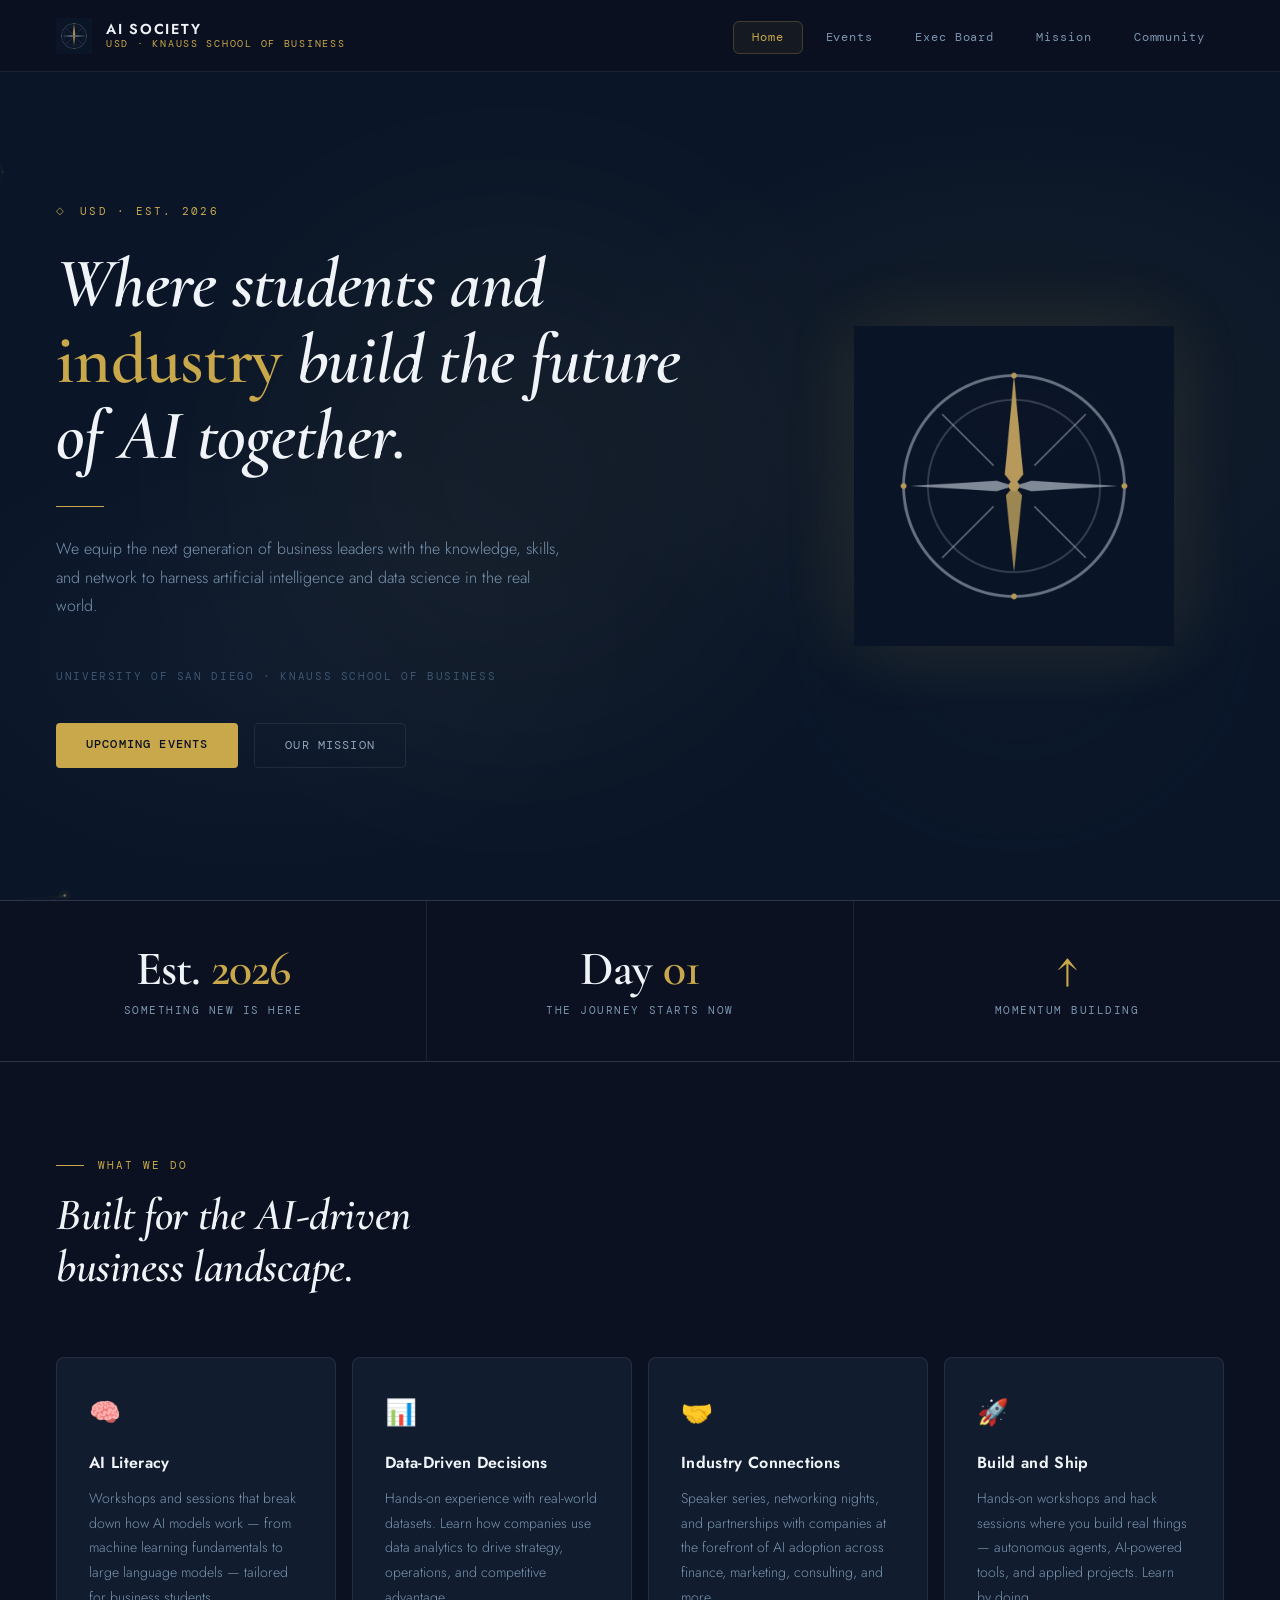
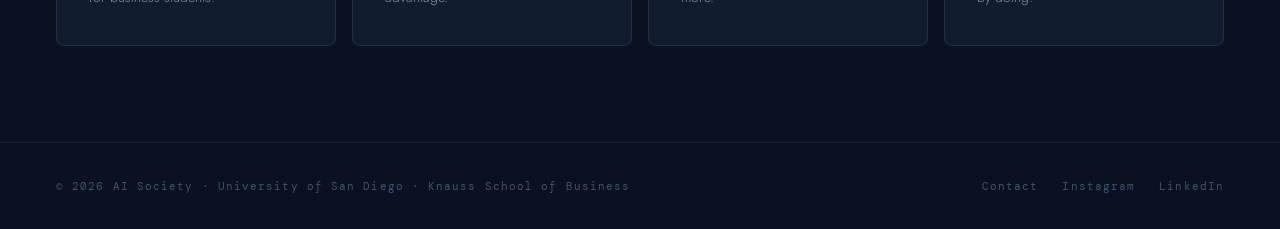
==== commit 64bc9e70: "Rename index (6).html to index.html" ====
--- a/index.html
+++ b/index.html
@@ -1,1569 +1,472 @@
 <!DOCTYPE html>
 <html lang="en">
 <head>
-<meta charset="UTF-8">
-<meta name="viewport" content="width=device-width, initial-scale=1.0">
-<title>AI Society | University of San Diego</title>
-<meta name="description" content="AI Society at the University of San Diego — Where students and industry build the future of AI together.">
-
-<!-- Favicon (inline SVG compass rose) -->
-<link rel="icon" type="image/svg+xml" href="data:image/svg+xml,%3Csvg xmlns='http://www.w3.org/2000/svg' viewBox='0 0 96 96'%3E%3Crect width='96' height='96' rx='20' fill='%230A1628'/%3E%3Ccircle cx='48' cy='48' r='38' fill='none' stroke='%23c5cdd8' stroke-width='1.2' opacity='.5'/%3E%3Ccircle cx='48' cy='48' r='29' fill='none' stroke='%23c5cdd8' stroke-width='.8' opacity='.25'/%3E%3Cpath d='M48 8 L44.5 43 L48 48 L51.5 43Z' fill='%23c9a961'/%3E%3Cpath d='M48 88 L45 52 L48 48 L51 52Z' fill='%23c9a961' opacity='.85'/%3E%3Cpath d='M8 48 L43 45.5 L48 48 L43 50.5Z' fill='%23c5cdd8' opacity='.7'/%3E%3Cpath d='M88 48 L53 45.5 L48 48 L53 50.5Z' fill='%23c5cdd8' opacity='.7'/%3E%3Ccircle cx='48' cy='48' r='2.5' fill='%23c9a961'/%3E%3C/svg%3E">
-
-<!-- Open Graph / Social Preview -->
-<meta property="og:type" content="website">
-<meta property="og:title" content="AI Society | University of San Diego">
-<meta property="og:description" content="Where students and industry build the future of AI together.">
-<meta property="og:image" content="https://nick77coder.github.io/ai-society-usd/assets/branding/ais-lockup-stacked-navy@2x.png">
-<meta name="twitter:card" content="summary_large_image">
-<meta name="twitter:title" content="AI Society | University of San Diego">
-<meta name="twitter:description" content="Where students and industry build the future of AI together.">
-<meta name="twitter:image" content="https://nick77coder.github.io/ai-society-usd/assets/branding/ais-lockup-stacked-navy@2x.png">
-
-<link rel="preconnect" href="https://fonts.googleapis.com">
-<link rel="preconnect" href="https://fonts.gstatic.com" crossorigin>
-<link href="https://fonts.googleapis.com/css2?family=Cormorant+Garamond:ital,wght@0,400;0,500;0,600;0,700;1,400;1,500;1,600;1,700&family=Manrope:wght@400;500;600;700;800&family=JetBrains+Mono:wght@400;500&display=swap" rel="stylesheet">
-
-<!-- Google Analytics — replace G-XXXXXXXXXX with your real Measurement ID -->
-<script async src="https://www.googletagmanager.com/gtag/js?id=G-XXXXXXXXXX"></script>
-<script>
-    window.dataLayer = window.dataLayer || [];
-    function gtag(){dataLayer.push(arguments);}
-    gtag('js', new Date());
-    gtag('config', 'G-XXXXXXXXXX');
-</script>
-
-<style>
-*, *::before, *::after { margin: 0; padding: 0; box-sizing: border-box; }
-
-:root {
-    --navy-900: #060D1A;
-    --navy-800: #0A1628;
-    --navy-700: #0F1E35;
-    --navy-600: #18294A;
-    --navy-500: #1F3458;
-    --navy: #0F1E35;
-    --navy-deep: #0A1628;
-    --gold: #c9a961;
-    --gold-light: #d9bd7e;
-    --gold-dim: rgba(201, 169, 97, 0.15);
-    --gold-rgb: 201, 169, 97;
-    --silver: #c5cdd8;
-    --silver-mid: #a8b3c2;
-    --silver-dim: #8a96a8;
-    --paper: #f5f2ea;
-    --text: #f5f2ea;
-    --text-secondary: #a8b3c2;
-    --text-dim: #8a96a8;
-    --border: rgba(197, 205, 216, 0.08);
-    --border-gold: rgba(201, 169, 97, 0.2);
-    --font-serif: 'Cormorant Garamond', 'Georgia', serif;
-    --font-body: 'Manrope', system-ui, sans-serif;
-    --font-mono: 'JetBrains Mono', monospace;
-}
-
-html {
-    font-size: 17px;
-    scroll-behavior: smooth;
-    scroll-padding-top: 5rem;
-    -webkit-font-smoothing: antialiased;
-}
-
-body {
-    font-family: var(--font-body);
-    background: var(--navy-800);
-    color: var(--text);
-    overflow-x: hidden;
-}
-
-a { color: inherit; text-decoration: none; }
-
-/* ===========================
-   Navigation
-   =========================== */
-.nav {
-    position: fixed; top: 0; left: 0; right: 0; z-index: 100;
-    height: 4.5rem;
-    display: flex; align-items: center; justify-content: space-between;
-    padding: 0 2.5rem;
-    background: rgba(10, 22, 40, 0.7);
-    backdrop-filter: blur(28px); -webkit-backdrop-filter: blur(28px);
-    border-bottom: 1px solid var(--border);
-    transition: all 0.3s;
-}
-.nav.scrolled {
-    background: rgba(10, 22, 40, 0.9);
-    box-shadow: 0 4px 24px rgba(0,0,0,0.4);
-}
-
-.nav-brand {
-    display: flex; align-items: center; gap: 0.75rem;
-    text-decoration: none;
-}
-.nav-compass {
-    flex-shrink: 0;
-    opacity: 0.9;
-}
-.nav-brand-text {
-    font-family: var(--font-serif);
-    font-size: 1.2rem;
-    font-weight: 600;
-    letter-spacing: -0.02em;
-    color: var(--text);
-}
-.nav-brand-text em {
-    font-style: italic;
-    color: var(--gold);
-}
-
-.nav-links { display: flex; align-items: center; gap: 2rem; list-style: none; }
-.nav-links a {
-    color: var(--text-secondary); font-size: 0.78rem; font-weight: 500;
-    letter-spacing: 0.04em; text-transform: uppercase;
-    transition: color 0.25s;
-}
-.nav-links a:hover { color: var(--gold-light); }
-
-.nav-cta {
-    color: var(--gold) !important;
-    font-weight: 600 !important;
-    border: 1px solid var(--border-gold);
-    padding: 0.4rem 1.1rem; border-radius: 0.4rem;
-    transition: all 0.3s;
-}
-.nav-cta:hover {
-    background: rgba(var(--gold-rgb), 0.08);
-    border-color: rgba(var(--gold-rgb), 0.45);
-}
-
-.nav-toggle {
-    display: none; flex-direction: column; gap: 5px;
-    background: none; border: none; cursor: pointer; padding: 8px;
-}
-.nav-toggle span {
-    display: block; width: 22px; height: 1.5px;
-    background: var(--text); border-radius: 2px;
-    transition: transform 0.2s, opacity 0.2s;
-}
-
-/* ===========================
-   Hero
-   =========================== */
-.hero {
-    position: relative; min-height: 100vh;
-    display: flex; flex-direction: column; align-items: center; justify-content: center;
-    text-align: center; padding: 7rem 1.5rem 6rem; overflow: hidden;
-    background: var(--navy-800);
-}
-
-.hero-canvas-wrap { position: absolute; inset: 0; z-index: 0; }
-.hero-canvas-wrap canvas { width: 100%; height: 100%; display: block; }
-
-.hero-orb {
-    position: absolute; border-radius: 50%; pointer-events: none; z-index: 1;
-    filter: blur(120px); opacity: 0.25;
-}
-.hero-orb-1 {
-    width: 650px; height: 650px; top: 10%; left: 45%; transform: translateX(-60%);
-    background: radial-gradient(circle, rgba(var(--gold-rgb), 0.4), transparent 70%);
-    animation: orbFloat1 16s ease-in-out infinite;
-}
-.hero-orb-2 {
-    width: 500px; height: 500px; top: 35%; left: 60%;
-    background: radial-gradient(circle, rgba(138, 149, 170, 0.2), transparent 70%);
-    animation: orbFloat2 20s ease-in-out infinite;
-}
-
-@keyframes orbFloat1 {
-    0%, 100% { transform: translateX(-60%) translateY(0); }
-    50% { transform: translateX(-55%) translateY(-20px); }
-}
-@keyframes orbFloat2 {
-    0%, 100% { transform: translateY(0); }
-    50% { transform: translateY(20px); }
-}
-
-.hero::after {
-    content: ''; position: absolute; bottom: 0; left: 0; right: 0; height: 16rem;
-    background: linear-gradient(to top, var(--navy-deep), transparent);
-    z-index: 2; pointer-events: none;
-}
-
-.hero-content {
-    position: relative; z-index: 10;
-    display: flex; flex-direction: column; align-items: center;
-    max-width: 50rem;
-}
-
-.hero-eyebrow {
-    display: inline-flex; align-items: center; gap: 0.6rem;
-    font-family: var(--font-mono); font-size: 0.58rem; font-weight: 500;
-    letter-spacing: 0.16em; text-transform: uppercase;
-    color: var(--gold);
-    padding: 0.4rem 1rem;
-    border: 1px solid var(--border-gold);
-    border-radius: 2rem;
-    background: rgba(var(--gold-rgb), 0.04);
-    opacity: 0; animation: fadeUp 0.6s ease-out 0.2s forwards;
-}
-
-.hero-eyebrow-dot {
-    width: 5px; height: 5px; border-radius: 50%;
-    background: var(--gold);
-    box-shadow: 0 0 8px rgba(var(--gold-rgb), 0.6);
-    animation: pulse 2.5s ease-in-out infinite;
-}
-@keyframes pulse { 0%, 100% { opacity: 1; } 50% { opacity: 0.35; } }
-
-.hero-compass-wrap {
-    position: relative;
-    width: 120px; height: 120px;
-    margin: 2rem 0 1.2rem;
-    opacity: 0; animation: fadeUp 0.7s ease-out 0.15s forwards;
-}
-
-.hero-compass {
-    width: 100%; height: 100%;
-    filter: brightness(1.15);
-    animation: compassSpin 30s linear infinite;
-}
-
-@keyframes compassSpin {
-    from { transform: rotate(0deg); }
-    to { transform: rotate(360deg); }
-}
-
-.hero h1 {
-    font-family: var(--font-serif);
-    font-size: clamp(4rem, 9vw, 7.5rem);
-    font-weight: 600; line-height: 1; letter-spacing: -0.02em;
-    margin-bottom: 1.2rem;
-    opacity: 0; animation: fadeUp 0.8s ease-out 0.2s forwards;
-}
-
-.hero h1 em {
-    font-style: italic;
-    color: var(--gold);
-}
-
-.hero-tagline {
-    font-family: var(--font-serif);
-    font-size: clamp(1.1rem, 2.2vw, 1.35rem);
-    font-weight: 400;
-    font-style: italic;
-    color: var(--text-secondary);
-    line-height: 1.6;
-    max-width: 30rem;
-    margin-bottom: 2.5rem;
-    opacity: 0; animation: fadeUp 0.6s ease-out 0.4s forwards;
-}
-
-.hero-tagline strong {
-    color: var(--gold);
-    font-weight: 500;
-}
-
-.hero-actions {
-    display: flex; align-items: center; gap: 1rem;
-    opacity: 0; animation: fadeUp 0.5s ease-out 0.6s forwards;
-}
-
-/* ===========================
-   Buttons
-   =========================== */
-.btn {
-    display: inline-flex; align-items: center; gap: 0.4rem;
-    padding: 0.8rem 1.8rem; border-radius: 0.45rem;
-    font-family: var(--font-body); font-size: 0.82rem; font-weight: 600;
-    letter-spacing: 0.03em; text-transform: uppercase;
-    cursor: pointer; transition: all 0.3s; border: none;
-}
-
-.btn-primary {
-    background: linear-gradient(135deg, var(--gold), var(--gold-light));
-    color: var(--navy-deep);
-    box-shadow: 0 4px 20px rgba(var(--gold-rgb), 0.25);
-}
-.btn-primary:hover {
-    transform: translateY(-2px);
-    box-shadow: 0 8px 35px rgba(var(--gold-rgb), 0.35);
-}
-
-.btn-ghost {
-    background: rgba(240, 236, 228, 0.04);
-    color: var(--text-secondary);
-    border: 1px solid var(--border);
-}
-.btn-ghost:hover {
-    color: var(--text);
-    background: rgba(240, 236, 228, 0.07);
-    border-color: var(--border-gold);
-    transform: translateY(-1px);
-}
-
-/* ===========================
-   Sections
-   =========================== */
-.section {
-    position: relative; z-index: 10;
-    padding: 6rem 1.5rem;
-    max-width: 66rem; margin: 0 auto;
-}
-
-.section-label {
-    font-family: var(--font-mono); font-size: 0.58rem; font-weight: 500;
-    letter-spacing: 0.16em; text-transform: uppercase;
-    color: var(--gold); margin-bottom: 0.8rem;
-    display: inline-flex; align-items: center; gap: 0.6rem;
-}
-.section-label::before {
-    content: '';
-    width: 24px; height: 1px;
-    background: linear-gradient(90deg, var(--gold), transparent);
-}
-
-.section-title {
-    font-family: var(--font-serif);
-    font-size: clamp(1.8rem, 4vw, 2.6rem);
-    font-weight: 600; letter-spacing: -0.025em; line-height: 1.15;
-    margin-bottom: 1rem;
-}
-.section-title em {
-    font-style: italic;
-    color: var(--gold);
-}
-
-.section-desc {
-    font-size: 0.95rem; color: var(--text-secondary); line-height: 1.75;
-    max-width: 34rem;
-}
-
-.section-divider {
-    max-width: 66rem; margin: 0 auto; padding: 0 1.5rem;
-    position: relative; z-index: 10;
-}
-.section-divider::after {
-    content: '';
-    display: block; height: 1px;
-    background: linear-gradient(90deg, transparent, rgba(var(--gold-rgb), 0.12), transparent);
-}
-
-/* ===========================
-   Pillars / Our Story
-   =========================== */
-.pillars {
-    display: grid; grid-template-columns: repeat(3, 1fr); gap: 1.5rem;
-    margin-top: 3rem;
-}
-
-.pillar {
-    background: rgba(15, 30, 53, 0.6);
-    backdrop-filter: blur(12px);
-    border: 1px solid var(--border);
-    border-radius: 0.85rem;
-    padding: 2.2rem 1.7rem;
-    transition: all 0.4s cubic-bezier(0.16, 1, 0.3, 1);
-    position: relative; overflow: hidden;
-}
-.pillar:hover {
-    border-color: var(--border-gold);
-    transform: translateY(-3px);
-    box-shadow: 0 12px 40px rgba(0,0,0,0.3), 0 0 30px rgba(var(--gold-rgb), 0.05);
-}
-.pillar::after {
-    content: '';
-    position: absolute; top: 0; left: 50%; transform: translateX(-50%);
-    width: 50%; height: 1px;
-    background: linear-gradient(90deg, transparent, rgba(var(--gold-rgb), 0.25), transparent);
-    opacity: 0; transition: opacity 0.4s;
-}
-.pillar:hover::after { opacity: 1; }
-
-.pillar-icon {
-    width: 2.6rem; height: 2.6rem;
-    border-radius: 0.5rem;
-    display: flex; align-items: center; justify-content: center;
-    margin-bottom: 1.3rem;
-    background: var(--gold-dim);
-}
-
-.pillar h3 {
-    font-family: var(--font-serif);
-    font-size: 1.15rem; font-weight: 600; letter-spacing: -0.01em;
-    margin-bottom: 0.6rem;
-}
-
-.pillar p {
-    font-size: 0.85rem; color: var(--text-secondary); line-height: 1.7;
-}
-
-/* ===========================
-   Benefits / Why Join
-   =========================== */
-.benefits-grid {
-    display: grid; grid-template-columns: repeat(2, 1fr); gap: 1.5rem;
-    margin-top: 3rem;
-}
-
-.benefit-card {
-    background: rgba(15, 30, 53, 0.6);
-    backdrop-filter: blur(12px);
-    border: 1px solid var(--border);
-    border-radius: 0.85rem;
-    padding: 2rem 1.7rem;
-    transition: all 0.4s cubic-bezier(0.16, 1, 0.3, 1);
-}
-.benefit-card:hover {
-    border-color: var(--border-gold);
-    transform: translateY(-3px);
-    box-shadow: 0 12px 40px rgba(0,0,0,0.3);
-}
-
-.benefit-number {
-    font-family: var(--font-mono);
-    font-size: 1.2rem; font-weight: 500;
-    color: rgba(var(--gold-rgb), 0.2);
-    margin-bottom: 0.8rem;
-    transition: color 0.3s;
-}
-.benefit-card:hover .benefit-number { color: var(--gold); }
-
-.benefit-card h3 {
-    font-family: var(--font-serif);
-    font-size: 1.1rem; font-weight: 600;
-    margin-bottom: 0.5rem;
-}
-
-.benefit-card p {
-    font-size: 0.85rem; color: var(--text-secondary); line-height: 1.7;
-}
-
-/* ===========================
-   Events
-   =========================== */
-.events-grid {
-    display: grid; grid-template-columns: repeat(2, 1fr); gap: 1.5rem;
-    margin-top: 3rem;
-}
-
-.event-card {
-    background: rgba(15, 30, 53, 0.6);
-    backdrop-filter: blur(12px);
-    border: 1px solid var(--border);
-    border-radius: 0.85rem;
-    padding: 1.8rem;
-    display: flex; gap: 1.3rem; align-items: flex-start;
-    transition: all 0.4s cubic-bezier(0.16, 1, 0.3, 1);
-}
-.event-card:hover {
-    border-color: var(--border-gold);
-    transform: translateY(-2px);
-    box-shadow: 0 8px 30px rgba(0,0,0,0.25);
-}
-
-.event-date-box {
-    flex-shrink: 0;
-    width: 3.5rem; height: 3.5rem;
-    background: var(--gold-dim);
-    border: 1px solid var(--border-gold);
-    border-radius: 0.5rem;
-    display: flex; flex-direction: column; align-items: center; justify-content: center;
-    position: relative; overflow: hidden;
-}
-.event-date-box::before {
-    content: '';
-    position: absolute; top: 0; left: 0; right: 0; height: 2px;
-    background: linear-gradient(90deg, var(--gold), var(--gold-light));
-}
-
-.event-date-month {
-    font-family: var(--font-mono); font-size: 0.48rem; font-weight: 500;
-    letter-spacing: 0.1em; text-transform: uppercase; color: var(--gold);
-}
-.event-date-day {
-    font-size: 1.15rem; font-weight: 700; letter-spacing: -0.03em; line-height: 1;
-}
-
-.event-info h4 {
-    font-family: var(--font-serif);
-    font-size: 1rem; font-weight: 600;
-    margin-bottom: 0.35rem;
-}
-.event-info p {
-    font-size: 0.78rem; color: var(--text-dim); line-height: 1.6;
-}
-
-.event-tag {
-    display: inline-block;
-    font-family: var(--font-mono); font-size: 0.52rem; font-weight: 500;
-    letter-spacing: 0.08em; text-transform: uppercase;
-    color: var(--gold); margin-top: 0.6rem;
-    padding: 0.2rem 0.5rem;
-    border: 1px solid var(--border-gold);
-    border-radius: 0.25rem;
-    background: rgba(var(--gold-rgb), 0.05);
-}
-
-/* ===========================
-   Impact
-   =========================== */
-.impact-grid {
-    display: grid; grid-template-columns: repeat(3, 1fr); gap: 1.5rem;
-    margin-top: 3rem; margin-bottom: 3rem;
-}
-
-.impact-stat {
-    text-align: center;
-    padding: 2.5rem 1.5rem;
-    background: rgba(15, 30, 53, 0.6);
-    border: 1px solid var(--border);
-    border-radius: 0.85rem;
-    transition: all 0.4s;
-}
-.impact-stat:hover {
-    border-color: var(--border-gold);
-    transform: translateY(-2px);
-}
-
-.stat-value {
-    display: block;
-    font-family: var(--font-serif);
-    font-size: 2.8rem; font-weight: 600;
-    color: var(--gold);
-    margin-bottom: 0.3rem;
-}
-
-.stat-label {
-    font-size: 0.8rem; color: var(--text-secondary); font-weight: 500;
-}
-
-.impact-quote {
-    max-width: 36rem; padding-top: 1rem;
-}
-
-.impact-quote blockquote {
-    font-family: var(--font-serif);
-    font-size: 1.15rem; font-style: italic;
-    color: var(--text-secondary); line-height: 1.75;
-    margin-bottom: 0.8rem;
-    padding-left: 1.5rem;
-    border-left: 2px solid;
-    border-image: linear-gradient(to bottom, var(--gold), rgba(var(--gold-rgb), 0.2)) 1;
-}
-
-.quote-attr {
-    font-family: var(--font-mono);
-    font-size: 0.65rem; font-weight: 500;
-    color: var(--text-dim);
-    letter-spacing: 0.08em; text-transform: uppercase;
-    padding-left: 1.5rem;
-}
-
-/* ===========================
-   Contact
-   =========================== */
-/* ===========================
-   Registration (info + embed)
-   =========================== */
-.register-layout {
-    display: grid;
-    grid-template-columns: 1fr 1.4fr;
-    gap: 3rem; align-items: start;
-    margin-top: 3rem;
-}
-
-.contact-info h3 {
-    font-family: var(--font-serif);
-    font-size: 1.4rem; font-weight: 600;
-    margin-bottom: 1rem;
-}
-.contact-info h3 em { font-style: italic; color: var(--gold); }
-
-.contact-info p {
-    font-size: 0.92rem; color: var(--text-secondary); line-height: 1.7;
-    margin-bottom: 2rem;
-}
-
-.contact-detail {
-    display: flex; align-items: center; gap: 0.75rem;
-    margin-bottom: 1rem;
-}
-
-.contact-detail-icon {
-    width: 2.2rem; height: 2.2rem;
-    border-radius: 0.5rem;
-    background: var(--gold-dim);
-    display: flex; align-items: center; justify-content: center;
-    flex-shrink: 0;
-}
-
-.contact-detail span {
-    font-size: 0.85rem; color: var(--text-secondary);
-}
-
-.register-cta-box {
-    background: rgba(15, 30, 53, 0.6);
-    backdrop-filter: blur(12px);
-    border: 1px solid var(--border);
-    border-radius: 0.85rem;
-    padding: 3.5rem 2.5rem;
-    position: relative; overflow: hidden;
-    text-align: center;
-    display: flex; flex-direction: column; align-items: center;
-    justify-content: center;
-}
-.register-cta-box::before {
-    content: '';
-    position: absolute; top: -1px; left: 50%; transform: translateX(-50%);
-    width: 200px; height: 1px;
-    background: linear-gradient(90deg, transparent, var(--gold), transparent);
-}
-.register-cta-box::after {
-    content: '';
-    position: absolute; top: 0; left: 50%; transform: translateX(-50%);
-    width: 350px; height: 160px;
-    background: radial-gradient(ellipse, rgba(var(--gold-rgb), 0.06) 0%, transparent 70%);
-    pointer-events: none;
-}
-.register-compass {
-    opacity: 0.7; margin-bottom: 1.5rem;
-    position: relative; z-index: 1;
-}
-.register-cta-box h3 {
-    font-family: var(--font-serif);
-    font-size: 1.4rem; font-weight: 600;
-    margin-bottom: 0.6rem;
-    position: relative; z-index: 1;
-}
-.register-cta-box h3 em { font-style: italic; color: var(--gold); }
-.register-cta-box p {
-    font-size: 0.9rem; color: var(--text-secondary); line-height: 1.7;
-    max-width: 22rem; margin-bottom: 2rem;
-    position: relative; z-index: 1;
-}
-.register-cta-box .btn-primary {
-    position: relative; z-index: 1;
-    padding: 0.9rem 2.5rem; font-size: 0.88rem;
-}
-
-/* ===========================
-   Join CTA
-   =========================== */
-.join {
-    position: relative; z-index: 10;
-    padding: 2rem 1.5rem 7rem;
-    text-align: center;
-    max-width: 66rem; margin: 0 auto;
-}
-
-.join-box {
-    background: rgba(15, 30, 53, 0.6);
-    backdrop-filter: blur(12px);
-    border: 1px solid var(--border);
-    border-radius: 1rem;
-    padding: 5rem 2rem;
-    position: relative; overflow: hidden;
-}
-.join-box::before {
-    content: ''; position: absolute; top: -1px; left: 50%; transform: translateX(-50%);
-    width: 280px; height: 1px;
-    background: linear-gradient(90deg, transparent, var(--gold), var(--gold-light), transparent);
-}
-.join-box::after {
-    content: '';
-    position: absolute; top: 0; left: 50%; transform: translateX(-50%);
-    width: 400px; height: 180px;
-    background: radial-gradient(ellipse, rgba(var(--gold-rgb), 0.06) 0%, transparent 70%);
-    pointer-events: none;
-}
-
-.join-compass {
-    width: 48px; height: 48px;
-    margin-bottom: 1.5rem;
-    opacity: 0.7;
-    position: relative; z-index: 1;
-}
-
-.join-box h2 {
-    font-family: var(--font-serif);
-    font-size: clamp(1.5rem, 3.5vw, 2.2rem);
-    font-weight: 600; letter-spacing: -0.02em;
-    margin-bottom: 0.8rem;
-    position: relative; z-index: 1;
-}
-.join-box h2 em { font-style: italic; color: var(--gold); }
-
-.join-box p {
-    font-size: 0.95rem; color: var(--text-secondary); line-height: 1.7;
-    max-width: 28rem; margin: 0 auto 2.2rem;
-    position: relative; z-index: 1;
-}
-
-.join-box .btn-primary {
-    position: relative; z-index: 1;
-}
-
-/* ===========================
-   Footer
-   =========================== */
-.footer {
-    position: relative; z-index: 10;
-    padding: 3rem 2rem;
-    text-align: center;
-    border-top: 1px solid var(--border);
-    background: rgba(10, 22, 40, 0.5);
-}
-
-.footer-content { max-width: 66rem; margin: 0 auto; }
-
-.footer-brand {
-    display: inline-flex; align-items: center; gap: 0.6rem;
-    margin-bottom: 0.4rem;
-}
-.footer-brand svg { opacity: 0.7; flex-shrink: 0; }
-
-.footer-brand-text {
-    font-family: var(--font-serif);
-    font-size: 1rem; font-weight: 600;
-}
-.footer-brand-text em { font-style: italic; color: var(--gold); }
-
-.footer-sub {
-    font-family: var(--font-mono);
-    font-size: 0.55rem;
-    letter-spacing: 0.14em; text-transform: uppercase;
-    color: var(--text-dim);
-    margin-bottom: 1.25rem;
-}
-
-.footer-links {
-    display: flex; justify-content: center; gap: 1.5rem;
-    flex-wrap: wrap; margin-bottom: 1.5rem;
-}
-.footer-links a {
-    color: var(--text-dim); font-size: 0.78rem; font-weight: 500;
-    transition: color 0.2s;
-}
-.footer-links a:hover { color: var(--gold); }
-
-.footer-copy { font-size: 0.68rem; color: var(--text-dim); }
-
-/* ===========================
-   Animations
-   =========================== */
-@keyframes fadeUp {
-    from { opacity: 0; transform: translateY(20px); }
-    to { opacity: 1; transform: translateY(0); }
-}
-
-.reveal {
-    opacity: 0; transform: translateY(24px);
-    transition: opacity 0.8s cubic-bezier(0.16, 1, 0.3, 1), transform 0.8s cubic-bezier(0.16, 1, 0.3, 1);
-}
-.reveal.visible { opacity: 1; transform: translateY(0); }
-
-.stagger > * {
-    opacity: 0; transform: translateY(20px);
-    transition: opacity 0.6s cubic-bezier(0.16, 1, 0.3, 1), transform 0.6s cubic-bezier(0.16, 1, 0.3, 1);
-}
-.stagger.visible > *:nth-child(1) { transition-delay: 0s; }
-.stagger.visible > *:nth-child(2) { transition-delay: 0.08s; }
-.stagger.visible > *:nth-child(3) { transition-delay: 0.16s; }
-.stagger.visible > *:nth-child(4) { transition-delay: 0.24s; }
-.stagger.visible > *:nth-child(5) { transition-delay: 0.32s; }
-.stagger.visible > *:nth-child(6) { transition-delay: 0.40s; }
-.stagger.visible > *:nth-child(7) { transition-delay: 0.48s; }
-.stagger.visible > * { opacity: 1; transform: translateY(0); }
-
-/* ===========================
-   Team / Leadership
-   =========================== */
-.team-grid {
-    display: flex; flex-wrap: wrap; justify-content: center; gap: 1.5rem;
-    margin-top: 3rem;
-}
-.team-card {
-    flex: 0 1 calc(25% - 1.2rem);
-    min-width: 180px;
-    background: rgba(15, 30, 53, 0.6);
-    backdrop-filter: blur(12px);
-    border: 1px solid var(--border);
-    border-radius: 0.85rem;
-    padding: 2rem 1.3rem;
-    text-align: center;
-    transition: all 0.4s cubic-bezier(0.16, 1, 0.3, 1);
-}
-.team-card:hover {
-    border-color: var(--border-gold);
-    transform: translateY(-3px);
-    box-shadow: 0 12px 40px rgba(0,0,0,0.3), 0 0 30px rgba(var(--gold-rgb), 0.05);
-}
-.team-avatar {
-    width: 9rem; height: 9rem;
-    border-radius: 50%;
-    margin: 0 auto 1.2rem;
-    background: linear-gradient(135deg, rgba(var(--gold-rgb), 0.08), rgba(var(--gold-rgb), 0.02));
-    border: 1.5px solid var(--border-gold);
-    display: flex; align-items: center; justify-content: center;
-    overflow: hidden;
-    transition: border-color 0.3s;
-}
-.team-card:hover .team-avatar {
-    border-color: rgba(var(--gold-rgb), 0.5);
-}
-.team-avatar img {
-    width: 100%; height: 100%;
-    object-fit: cover;
-    object-position: center 20%;
-    border-radius: 50%;
-}
-.team-card h3 {
-    font-family: var(--font-serif);
-    font-size: 1.05rem; font-weight: 600;
-    letter-spacing: -0.01em;
-    margin-bottom: 0.25rem;
-}
-.team-role {
-    font-family: var(--font-mono);
-    font-size: 0.52rem; font-weight: 500;
-    letter-spacing: 0.1em; text-transform: uppercase;
-    color: var(--gold);
-}
-
-/* ===========================
-   Social / Follow Us
-   =========================== */
-.social-grid {
-    display: grid; grid-template-columns: repeat(2, 1fr); gap: 1.5rem;
-    margin-top: 3rem;
-}
-.social-card {
-    background: rgba(15, 30, 53, 0.6);
-    backdrop-filter: blur(12px);
-    border: 1px solid var(--border);
-    border-radius: 0.85rem;
-    padding: 2rem 1.8rem;
-    display: flex; align-items: center; gap: 1.5rem;
-    transition: all 0.4s cubic-bezier(0.16, 1, 0.3, 1);
-    text-decoration: none; cursor: pointer;
-}
-.social-card:hover {
-    border-color: var(--border-gold);
-    transform: translateY(-3px);
-    box-shadow: 0 12px 40px rgba(0,0,0,0.3), 0 0 30px rgba(var(--gold-rgb), 0.05);
-}
-.social-icon {
-    width: 3.2rem; height: 3.2rem;
-    border-radius: 0.6rem;
-    background: var(--gold-dim);
-    border: 1px solid var(--border-gold);
-    display: flex; align-items: center; justify-content: center;
-    flex-shrink: 0; transition: all 0.3s;
-}
-.social-card:hover .social-icon {
-    background: rgba(var(--gold-rgb), 0.12);
-    border-color: rgba(var(--gold-rgb), 0.4);
-}
-.social-info { flex: 1; }
-.social-info h3 {
-    font-family: var(--font-serif);
-    font-size: 1.1rem; font-weight: 600;
-    margin-bottom: 0.3rem;
-}
-.social-info p {
-    font-size: 0.82rem; color: var(--text-secondary); line-height: 1.6;
-    margin-bottom: 0.5rem;
-}
-.social-handle {
-    font-family: var(--font-mono);
-    font-size: 0.6rem; font-weight: 500;
-    letter-spacing: 0.06em; color: var(--gold);
-}
-.social-arrow {
-    font-size: 1.2rem; color: var(--text-dim);
-    transition: all 0.3s; flex-shrink: 0;
-}
-.social-card:hover .social-arrow {
-    color: var(--gold); transform: translateX(3px);
-}
-
-/* ===========================
-   Footer Social
-   =========================== */
-.footer-social {
-    display: flex; justify-content: center; gap: 0.75rem;
-    margin-bottom: 1.5rem;
-}
-.footer-social a {
-    width: 2.2rem; height: 2.2rem;
-    border-radius: 0.5rem;
-    background: rgba(var(--gold-rgb), 0.06);
-    border: 1px solid var(--border);
-    display: flex; align-items: center; justify-content: center;
-    transition: all 0.3s;
-}
-.footer-social a:hover {
-    background: rgba(var(--gold-rgb), 0.12);
-    border-color: var(--border-gold);
-    transform: translateY(-2px);
-}
-
-/* ===========================
-   Mobile
-   =========================== */
-@media (max-width: 768px) {
-    .nav { padding: 0 1.25rem; }
-    .nav-links .hide-mobile { display: none; }
-    .nav-toggle { display: flex; }
-
-    .nav-links {
-        position: fixed; top: 4.5rem; left: 0; right: 0;
-        background: rgba(10, 22, 40, 0.95);
-        backdrop-filter: blur(28px);
-        flex-direction: column;
-        padding: 1rem 1.5rem 1.5rem;
-        border-bottom: 1px solid var(--border);
-        transform: translateY(-110%);
-        transition: transform 0.3s ease;
-        z-index: 999;
-    }
-    .nav-links.open { transform: translateY(0); }
-    .nav-links.open .hide-mobile { display: block; }
-    .nav-links li { width: 100%; }
-    .nav-links a { display: block; padding: 0.75rem 0; font-size: 0.85rem; }
-
-    .hero { padding: 5.5rem 1.25rem 4rem; }
-    .hero h1 { font-size: clamp(2.5rem, 12vw, 3.5rem); }
-    .hero-compass-wrap { width: 90px; height: 90px; }
-    .hero-tagline { font-size: 1rem; }
-    .hero-actions { flex-direction: column; width: 100%; }
-    .btn { width: 100%; justify-content: center; }
-
-    .section { padding: 4rem 1.25rem; }
-    .pillars { grid-template-columns: 1fr; }
-    .benefits-grid { grid-template-columns: 1fr; }
-    .events-grid { grid-template-columns: 1fr; }
-    .impact-grid { grid-template-columns: 1fr; }
-    .register-layout { grid-template-columns: 1fr; gap: 2rem; }
-    .register-cta-box { padding: 2.5rem 1.5rem; }
-    .team-grid .team-card { flex: 0 1 calc(50% - 0.75rem); }
-    .team-avatar { width: 7rem; height: 7rem; }
-    .social-grid { grid-template-columns: 1fr; }
-    .join-box { padding: 3.5rem 1.5rem; }
-    .contact-box { padding: 1.75rem; }
-}
-</style>
+  <meta charset="UTF-8" />
+  <meta name="viewport" content="width=device-width, initial-scale=1.0" />
+  <title>AI Society — Knauss School of Business · USD</title>
+  <link rel="stylesheet" href="style.css" />
+  <style>
+    /* ── Constellation hero background (from Index 5) ── */
+    #page-home .hero { background: #0A1628; overflow: hidden; }
+    .hero-canvas-wrap { position: absolute; inset: 0; z-index: 0; }
+    .hero-canvas-wrap canvas { width: 100%; height: 100%; display: block; }
+    .hero-orb {
+      position: absolute; border-radius: 50%;
+      pointer-events: none; z-index: 1;
+      filter: blur(120px); opacity: 0.25;
+    }
+    .hero-orb-1 {
+      width: 650px; height: 650px; top: 10%; left: 45%; transform: translateX(-60%);
+      background: radial-gradient(circle, rgba(201,169,97,0.4), transparent 70%);
+      animation: orbFloat1 16s ease-in-out infinite;
+    }
+    .hero-orb-2 {
+      width: 500px; height: 500px; top: 35%; left: 60%;
+      background: radial-gradient(circle, rgba(138,149,170,0.2), transparent 70%);
+      animation: orbFloat2 20s ease-in-out infinite;
+    }
+    @keyframes orbFloat1 {
+      0%,100% { transform: translateX(-60%) translateY(0); }
+      50% { transform: translateX(-55%) translateY(-20px); }
+    }
+    @keyframes orbFloat2 {
+      0%,100% { transform: translateY(0); }
+      50% { transform: translateY(20px); }
+    }
+    #page-home .hero-inner { position: relative; z-index: 10; }
+
+    /* ── Photo avatars (from Index 5) ── */
+    .leader-avatar {
+      width: 88px; height: 88px;
+      overflow: hidden;
+      display: flex; align-items: center; justify-content: center;
+    }
+    .leader-avatar img {
+      width: 100%; height: 100%;
+      object-fit: cover;
+      object-position: center 20%;
+      border-radius: 50%;
+    }
+  </style>
 </head>
 <body>
 
-<!-- Nav -->
-<nav class="nav" id="navbar">
-    <a href="#home" class="nav-brand">
-        <svg class="nav-compass" width="28" height="28" viewBox="0 0 96 96" aria-label="AI Society">
-            <circle cx="48" cy="48" r="44.16" fill="none" stroke="#c5cdd8" stroke-width="1.15" opacity="0.55"/>
-            <circle cx="48" cy="48" r="34.44" fill="none" stroke="#c5cdd8" stroke-width="0.77" opacity="0.25"/>
-            <line x1="56.14" y1="39.86" x2="77.57" y2="18.43" stroke="rgba(197,205,216,0.55)" stroke-width="0.58"/>
-            <line x1="56.14" y1="56.14" x2="77.57" y2="77.57" stroke="rgba(197,205,216,0.55)" stroke-width="0.58"/>
-            <line x1="39.86" y1="56.14" x2="18.43" y2="77.57" stroke="rgba(197,205,216,0.55)" stroke-width="0.58"/>
-            <line x1="39.86" y1="39.86" x2="18.43" y2="18.43" stroke="rgba(197,205,216,0.55)" stroke-width="0.58"/>
-            <path d="M 4.61 48 L 41.1 45.93 L 48 48 L 41.1 50.07 Z" fill="#c5cdd8" opacity="0.7"/>
-            <path d="M 91.39 48 L 54.9 45.93 L 48 48 L 54.9 50.07 Z" fill="#c5cdd8" opacity="0.7"/>
-            <path d="M 48 3.84 L 44.31 43.4 L 48 48 L 51.69 43.4 Z" fill="#c9a961"/>
-            <path d="M 48 82.47 L 44.78 51.7 L 48 48 L 51.22 51.7 Z" fill="#c9a961" opacity="0.85"/>
-            <circle cx="48" cy="48" r="2.11" fill="#c9a961"/>
-            <circle cx="92.16" cy="48" r="1.15" fill="#c9a961"/>
-            <circle cx="48" cy="92.16" r="1.15" fill="#c9a961"/>
-            <circle cx="3.84" cy="48" r="1.15" fill="#c9a961"/>
-            <circle cx="48" cy="3.84" r="1.15" fill="#c9a961"/>
-        </svg>
-        <span class="nav-brand-text"><em>AI</em> Society</span>
+  <!-- NAV -->
+  <nav>
+    <a class="nav-logo" href="#" onclick="showPage('home')">
+      <img src="logo.png" alt="AI Society compass logo" />
+      <div class="nav-logo-text">
+        <span class="nav-logo-name">AI Society</span>
+        <span class="nav-logo-sub">USD · Knauss School of Business</span>
+      </div>
     </a>
-    <button class="nav-toggle" id="nav-toggle" aria-label="Toggle navigation">
-        <span></span><span></span><span></span>
-    </button>
-    <ul class="nav-links" id="nav-links">
-        <li class="hide-mobile"><a href="#home">Home</a></li>
-        <li class="hide-mobile"><a href="#our-story">Our Story</a></li>
-        <li class="hide-mobile"><a href="#events">Events</a></li>
-        <li class="hide-mobile"><a href="#impact">Impact</a></li>
-        <li class="hide-mobile"><a href="#team">Team</a></li>
-        <li><a href="#contact" class="nav-cta">Join Us</a></li>
+    <ul class="nav-links">
+      <li><a href="#" onclick="showPage('home')"       id="nav-home"       class="active">Home</a></li>
+      <li><a href="#" onclick="showPage('events')"     id="nav-events"     >Events</a></li>
+      <li><a href="#" onclick="showPage('leadership')" id="nav-leadership" >Exec Board</a></li>
+      <li><a href="#" onclick="showPage('mission')"    id="nav-mission"    >Mission</a></li>
+      <li><a href="#" onclick="showPage('community')"  id="nav-community"  >Community</a></li>
     </ul>
-</nav>
-
-<!-- Hero -->
-<section class="hero" id="home">
-    <div class="hero-canvas-wrap"><canvas id="heroCanvas"></canvas></div>
-    <div class="hero-orb hero-orb-1"></div>
-    <div class="hero-orb hero-orb-2"></div>
-
-    <div class="hero-content">
-        <div class="hero-eyebrow">
-            <span class="hero-eyebrow-dot"></span>
-            USD &middot; Est. 2026
-        </div>
-        <div class="hero-compass-wrap">
-            <svg class="hero-compass" width="120" height="120" viewBox="0 0 256 256" aria-label="AI Society compass">
-                <circle cx="128" cy="128" r="117.76" fill="none" stroke="#c5cdd8" stroke-width="3.07" opacity="0.55"/>
-                <circle cx="128" cy="128" r="91.85" fill="none" stroke="#c5cdd8" stroke-width="2.05" opacity="0.25"/>
-                <line x1="149.7" y1="106.3" x2="206.86" y2="49.14" stroke="rgba(197,205,216,0.55)" stroke-width="1.54"/>
-                <line x1="149.7" y1="149.7" x2="206.86" y2="206.86" stroke="rgba(197,205,216,0.55)" stroke-width="1.54"/>
-                <line x1="106.3" y1="149.7" x2="49.14" y2="206.86" stroke="rgba(197,205,216,0.55)" stroke-width="1.54"/>
-                <line x1="106.3" y1="106.3" x2="49.14" y2="49.14" stroke="rgba(197,205,216,0.55)" stroke-width="1.54"/>
-                <path d="M 12.29 128 L 109.6 122.48 L 128 128 L 109.6 133.52 Z" fill="#c5cdd8" opacity="0.7"/>
-                <path d="M 243.71 128 L 146.4 122.48 L 128 128 L 146.4 133.52 Z" fill="#c5cdd8" opacity="0.7"/>
-                <path d="M 128 10.24 L 118.18 115.73 L 128 128 L 137.82 115.73 Z" fill="#c9a961"/>
-                <path d="M 128 219.91 L 119.42 137.86 L 128 128 L 136.58 137.86 Z" fill="#c9a961" opacity="0.85"/>
-                <circle cx="128" cy="128" r="5.63" fill="#c9a961"/>
-                <circle cx="245.76" cy="128" r="3.07" fill="#c9a961"/>
-                <circle cx="128" cy="245.76" r="3.07" fill="#c9a961"/>
-                <circle cx="10.24" cy="128" r="3.07" fill="#c9a961"/>
-                <circle cx="128" cy="10.24" r="3.07" fill="#c9a961"/>
-            </svg>
-        </div>
-        <h1><em>AI</em> Society</h1>
-        <p class="hero-tagline">Where students and <strong>industry</strong> build<br>the future of AI together.</p>
-        <div class="hero-actions">
-            <a href="#contact" class="btn btn-primary">Get Involved</a>
-            <a href="#our-story" class="btn btn-ghost">Learn More</a>
-        </div>
+  </nav>
+
+  <!-- ══ HOME ══ -->
+  <div class="page active" id="page-home">
+
+    <section class="hero">
+      <!-- Constellation canvas from Index 5 -->
+      <div class="hero-canvas-wrap"><canvas id="heroCanvas"></canvas></div>
+      <div class="hero-orb hero-orb-1"></div>
+      <div class="hero-orb hero-orb-2"></div>
+
+      <div class="hero-inner">
+        <div class="hero-left">
+          <div class="hero-eyebrow fade-up delay-1">USD · Est. 2026</div>
+          <h1 class="fade-up delay-2">Where students and <em>industry</em> build the future of AI together.</h1>
+          <div class="hero-rule fade-up delay-2"></div>
+          <p class="hero-desc fade-up delay-3">
+            We equip the next generation of business leaders with the knowledge,
+            skills, and network to harness artificial intelligence and data science
+            in the real world.
+          </p>
+          <p class="hero-sub fade-up delay-3">University of San Diego · Knauss School of Business</p>
+          <div class="btn-row fade-up delay-4">
+            <a class="btn btn-primary"   href="#" onclick="showPage('events')">Upcoming Events</a>
+            <a class="btn btn-secondary" href="#" onclick="showPage('mission')">Our Mission</a>
+          </div>
+        </div>
+        <div class="hero-compass">
+          <img src="logo.png" alt="AI Society compass" />
+        </div>
+      </div>
+    </section>
+
+    <div class="stats-bar">
+      <div class="stat-item">
+        <span class="stat-num">Est. <span>2026</span></span>
+        <span class="stat-label">Something new is here</span>
+      </div>
+      <div class="stat-item">
+        <span class="stat-num">Day <span>01</span></span>
+        <span class="stat-label">The journey starts now</span>
+      </div>
+      <div class="stat-item">
+        <span class="stat-num"><span>↑</span></span>
+        <span class="stat-label">Momentum building</span>
+      </div>
     </div>
-</section>
-
-<!-- Our Story -->
-<section class="section" id="our-story">
-    <div class="reveal">
-        <div class="section-label">Who We Are</div>
-        <div class="section-title">Think critically about<br>what comes <em>next</em></div>
-        <div class="section-desc" style="max-width:42rem">The purpose of the AI Society is to foster a community of students interested in the practical application of Artificial Intelligence, emphasizing the integration, advancement, and ethical implications of AI in business. We provide interactive, educational workshops, networking opportunities with industry professionals, and a collaborative environment for AI-driven projects — ensuring USD students are prepared for a future integrated with AI technology.</div>
-    </div>
-
-    <div class="pillars stagger">
-        <div class="pillar">
-            <div class="pillar-icon">
-                <svg width="20" height="20" viewBox="0 0 24 24" fill="none" stroke="rgba(201,169,97,0.85)" stroke-width="1.5" stroke-linecap="round"><path d="M12 2a4 4 0 0 1 4 4c0 1.95-1.4 3.58-3.25 3.93"/><path d="M8.24 9.93A4 4 0 0 1 12 2"/><circle cx="12" cy="16" r="4"/><path d="M4 20h16"/></svg>
-            </div>
-            <h3>Frontier Research</h3>
-            <p>Weekly deep dives into the latest papers, models, and breakthroughs. From foundation models to agentic architectures, we break it down together.</p>
-        </div>
-        <div class="pillar">
-            <div class="pillar-icon">
-                <svg width="20" height="20" viewBox="0 0 24 24" fill="none" stroke="rgba(201,169,97,0.85)" stroke-width="1.5" stroke-linecap="round"><rect x="2" y="3" width="20" height="14" rx="2"/><path d="M8 21h8"/><path d="M12 17v4"/><path d="M7 8h2"/><path d="M7 12h4"/></svg>
-            </div>
-            <h3>Build and Ship</h3>
-            <p>Hands-on workshops and hack sessions where you build real things — autonomous agents, fine-tuned models, AI-powered tools. Learn by doing.</p>
-        </div>
-        <div class="pillar">
-            <div class="pillar-icon">
-                <svg width="20" height="20" viewBox="0 0 24 24" fill="none" stroke="rgba(201,169,97,0.85)" stroke-width="1.5" stroke-linecap="round"><path d="M17 21v-2a4 4 0 0 0-4-4H5a4 4 0 0 0-4 4v2"/><circle cx="9" cy="7" r="4"/><path d="M23 21v-2a4 4 0 0 0-3-3.87"/><path d="M16 3.13a4 4 0 0 1 0 7.75"/></svg>
-            </div>
-            <h3>Conversations That Matter</h3>
-            <p>Guest speakers, roundtable debates, and honest discussion about AI safety, ethics, job displacement, and what a world with autonomous systems looks like.</p>
-        </div>
-    </div>
-</section>
-
-<div class="section-divider"></div>
-
-<!-- Why Join -->
-<section class="section" id="why-join">
-    <div class="reveal">
-        <div class="section-label">Membership</div>
-        <div class="section-title">Why <em>join?</em></div>
-        <div class="section-desc">What you'll gain as a member of the AI Society.</div>
-    </div>
-
-    <div class="benefits-grid stagger">
-        <div class="benefit-card">
-            <div class="benefit-number">01</div>
-            <h3>AI Literacy</h3>
-            <p>Gain practical knowledge of AI tools, concepts, and trends that set you apart in any career field.</p>
-        </div>
-        <div class="benefit-card">
-            <div class="benefit-number">02</div>
-            <h3>Community</h3>
-            <p>Connect with students who are passionate about technology and the future of work.</p>
-        </div>
-        <div class="benefit-card">
-            <div class="benefit-number">03</div>
-            <h3>Hands-On Experience</h3>
-            <p>Build with AI tools through workshops, projects, and collaborative learning sessions.</p>
-        </div>
-        <div class="benefit-card">
-            <div class="benefit-number">04</div>
-            <h3>Career Edge</h3>
-            <p>Skills and connections that give you a competitive advantage in tomorrow's job market.</p>
-        </div>
-    </div>
-</section>
-
-<div class="section-divider"></div>
-
-<!-- Team / Leadership -->
-<section class="section" id="team">
-    <div class="reveal">
-        <div class="section-label">Leadership</div>
-        <div class="section-title">Meet the <em>Board</em></div>
-        <div class="section-desc">The people driving AI Society forward at USD.</div>
-    </div>
-
-    <div class="team-grid stagger">
-        <!-- ── Executive Board ── -->
-        <div class="team-card">
-            <div class="team-avatar">
-                <img src="photos/nick-tamer.jpg" alt="Nick Tamer">
-            </div>
-            <h3>Nick Tamer</h3>
-            <div class="team-role">President</div>
-        </div>
-        <div class="team-card">
-            <div class="team-avatar">
-                <img src="photos/maxim-golubev.jpg" alt="Maxim Golubev">
-            </div>
-            <h3>Maxim Golubev</h3>
-            <div class="team-role">Chief Operating Officer</div>
-        </div>
-        <div class="team-card">
-            <div class="team-avatar">
-                <img src="photos/carter-voerge.jpg" alt="Carter Voerge">
-            </div>
-            <h3>Carter Voerge</h3>
-            <div class="team-role">Chief Financial Officer</div>
-        </div>
-        <div class="team-card">
-            <div class="team-avatar">
-                <img src="photos/ari-price.jpg" alt="Ari Price">
-            </div>
-            <h3>Ari Price</h3>
-            <div class="team-role">Chief Marketing Officer</div>
-        </div>
-
-        <!-- ── Operations & Advisory ── -->
-        <div class="team-card">
-            <div class="team-avatar">
-                <img src="photos/isaiah-razavi.jpg" alt="Isaiah Razavi">
-            </div>
-            <h3>Isaiah Razavi</h3>
-            <div class="team-role">Director of External Relations</div>
-        </div>
-        <div class="team-card">
-            <div class="team-avatar">
-                <img src="photos/hayaa-khetia.jpg" alt="Hayaa Khetia">
-            </div>
-            <h3>Hayaa Khetia</h3>
-            <div class="team-role">Secretary</div>
-        </div>
-        <div class="team-card">
-            <div class="team-avatar">
-                <img src="photos/alan-lerchbacker.jpg" alt="Alan Lerchbacker">
-            </div>
-            <h3>Alan Lerchbacker</h3>
-            <div class="team-role">Advisor</div>
-        </div>
-    </div>
-</section>
-
-<div class="section-divider"></div>
-
-<!-- Events -->
-<section class="section" id="events">
-    <div class="reveal">
-        <div class="section-label">Upcoming</div>
-        <div class="section-title">What's <em>happening</em></div>
-    </div>
-
-    <!--
-    ════════════════════════════════════════════════════════════
-      HOW TO UPDATE EVENTS
-
-      To add a new event: copy any <div class="event-card">
-      block below and change the month, day, title, details,
-      and tag.
-
-      To remove an event: delete the entire event-card block.
-
-      Tag options: Talk, Workshop, Social, Hackathon,
-                   Reading Group, Panel, etc.
-    ════════════════════════════════════════════════════════════
-    -->
-    <div class="events-grid stagger">
+
+    <section class="section">
+      <div class="section-header">
+        <div class="section-tag">What We Do</div>
+        <h2 class="section-title">Built for the AI-driven<br>business landscape.</h2>
+      </div>
+      <div class="card-grid">
+        <div class="card">
+          <span class="card-icon">🧠</span>
+          <div class="card-title">AI Literacy</div>
+          <p class="card-text">Workshops and sessions that break down how AI models work — from machine learning fundamentals to large language models — tailored for business students.</p>
+        </div>
+        <div class="card">
+          <span class="card-icon">📊</span>
+          <div class="card-title">Data-Driven Decisions</div>
+          <p class="card-text">Hands-on experience with real-world datasets. Learn how companies use data analytics to drive strategy, operations, and competitive advantage.</p>
+        </div>
+        <div class="card">
+          <span class="card-icon">🤝</span>
+          <div class="card-title">Industry Connections</div>
+          <p class="card-text">Speaker series, networking nights, and partnerships with companies at the forefront of AI adoption across finance, marketing, consulting, and more.</p>
+        </div>
+        <div class="card">
+          <span class="card-icon">🚀</span>
+          <div class="card-title">Build and Ship</div>
+          <p class="card-text">Hands-on workshops and hack sessions where you build real things — autonomous agents, AI-powered tools, and applied projects. Learn by doing.</p>
+        </div>
+      </div>
+    </section>
+
+    <footer>
+      <div class="footer-left">© 2026 AI Society · University of San Diego · Knauss School of Business</div>
+      <div class="footer-links">
+        <a href="mailto:usdaisociety@gmail.com">Contact</a>
+        <a href="#">Instagram</a>
+        <a href="#">LinkedIn</a>
+      </div>
+    </footer>
+  </div>
+
+  <!-- ══ EVENTS ══ -->
+  <div class="page" id="page-events">
+    <section class="section">
+      <div class="section-header">
+        <div class="section-tag">What's Happening</div>
+        <h2 class="section-title">Upcoming Events</h2>
+      </div>
+
+      <p style="font-size:0.92rem; color:var(--text-muted); font-weight:300; margin-bottom:40px; max-width:600px; line-height:1.8;">
+        We're just getting off the ground — big things are coming. Check back here for workshops, speaker series, networking nights, and more. First up:
+      </p>
+
+      <div class="events-list">
         <div class="event-card">
-            <div class="event-date-box">
-                <div class="event-date-month">Sep</div>
-                <div class="event-date-day">10</div>
-            </div>
-            <div class="event-info">
-                <h4>Fall Kickoff: Welcome to AI Society</h4>
-                <p>KIPJ 106 &middot; 6:00 PM &middot; Open to all majors</p>
-                <span class="event-tag">Social</span>
-            </div>
-        </div>
-        <div class="event-card">
-            <div class="event-date-box">
-                <div class="event-date-month">Sep</div>
-                <div class="event-date-day">24</div>
-            </div>
-            <div class="event-info">
-                <h4>AI in Business: Practical Applications Workshop</h4>
-                <p>Shiley 221 &middot; 5:30 PM &middot; Bring a laptop</p>
-                <span class="event-tag">Workshop</span>
-            </div>
-        </div>
-        <div class="event-card">
-            <div class="event-date-box">
-                <div class="event-date-month">Oct</div>
-                <div class="event-date-day">08</div>
-            </div>
-            <div class="event-info">
-                <h4>Industry Panel: AI Careers &amp; the Future of Work</h4>
-                <p>KIPJ 208 &middot; 6:00 PM &middot; Q&amp;A included</p>
-                <span class="event-tag">Panel</span>
-            </div>
-        </div>
-        <div class="event-card">
-            <div class="event-date-box">
-                <div class="event-date-month">Oct</div>
-                <div class="event-date-day">22</div>
-            </div>
-            <div class="event-info">
-                <h4>Fall AI Hackathon</h4>
-                <p>Hahn University Center &middot; 10:00 AM &middot; Teams of 2-4</p>
-                <span class="event-tag">Hackathon</span>
-            </div>
-        </div>
-    </div>
-</section>
-
-<div class="section-divider"></div>
-
-<!-- Impact -->
-<section class="section" id="impact">
-    <div class="reveal">
-        <div class="section-label">Our Reach</div>
-        <div class="section-title"><em>Impact</em></div>
-        <div class="section-desc">What we're building together at USD.</div>
-    </div>
-
-    <div class="impact-grid stagger">
-        <div class="impact-stat">
-            <span class="stat-value">7</span>
-            <span class="stat-label">Board Members</span>
-        </div>
-        <div class="impact-stat">
-            <span class="stat-value">3</span>
-            <span class="stat-label">Pillars of Focus</span>
-        </div>
-        <div class="impact-stat">
-            <span class="stat-value">2026</span>
-            <span class="stat-label">Est. at USD</span>
-        </div>
-    </div>
-
-    <div class="impact-quote reveal">
-        <blockquote>"We're just getting started. Our vision is a campus where every student — regardless of major — understands AI well enough to use it, question it, and shape it."</blockquote>
-        <p class="quote-attr">&mdash; AI Society Leadership</p>
-    </div>
-</section>
-
-<div class="section-divider"></div>
-
-<!-- Social / Follow Us -->
-<section class="section" id="social">
-    <div class="reveal">
-        <div class="section-label">Stay Connected</div>
-        <div class="section-title">Follow <em>Us</em></div>
-        <div class="section-desc">Stay up to date with AI Society — follow us for events, highlights, and community updates.</div>
-    </div>
-
-    <div class="social-grid stagger">
-        <a href="https://www.linkedin.com/in/ai-society-92b981406/" class="social-card" target="_blank" rel="noopener">
-            <div class="social-icon">
-                <svg width="20" height="20" viewBox="0 0 24 24" fill="rgba(201,169,97,0.85)"><path d="M20.447 20.452h-3.554v-5.569c0-1.328-.027-3.037-1.852-3.037-1.853 0-2.136 1.445-2.136 2.939v5.667H9.351V9h3.414v1.561h.046c.477-.9 1.637-1.85 3.37-1.85 3.601 0 4.267 2.37 4.267 5.455v6.286zM5.337 7.433a2.062 2.062 0 0 1-2.063-2.065 2.064 2.064 0 1 1 2.063 2.065zm1.782 13.019H3.555V9h3.564v11.452zM22.225 0H1.771C.792 0 0 .774 0 1.729v20.542C0 23.227.792 24 1.771 24h20.451C23.2 24 24 23.227 24 22.271V1.729C24 .774 23.2 0 22.222 0h.003z"/></svg>
-            </div>
-            <div class="social-info">
-                <h3>LinkedIn</h3>
-                <p>Professional updates, event recaps, and industry connections.</p>
-                <span class="social-handle">AI Society at USD</span>
-            </div>
-            <span class="social-arrow">&rarr;</span>
-        </a>
-        <!-- Update href="#" with your real Instagram page URL -->
-        <a href="#" class="social-card" target="_blank" rel="noopener">
-            <div class="social-icon">
-                <svg width="20" height="20" viewBox="0 0 24 24" fill="rgba(201,169,97,0.85)"><path d="M12 2.163c3.204 0 3.584.012 4.85.07 3.252.148 4.771 1.691 4.919 4.919.058 1.265.069 1.645.069 4.849 0 3.205-.012 3.584-.069 4.849-.149 3.225-1.664 4.771-4.919 4.919-1.266.058-1.644.07-4.85.07-3.204 0-3.584-.012-4.849-.07-3.26-.149-4.771-1.699-4.919-4.92-.058-1.265-.07-1.644-.07-4.849 0-3.204.013-3.583.07-4.849.149-3.227 1.664-4.771 4.919-4.919 1.266-.057 1.645-.069 4.849-.069zM12 0C8.741 0 8.333.014 7.053.072 2.695.272.273 2.69.073 7.052.014 8.333 0 8.741 0 12c0 3.259.014 3.668.072 4.948.2 4.358 2.618 6.78 6.98 6.98C8.333 23.986 8.741 24 12 24c3.259 0 3.668-.014 4.948-.072 4.354-.2 6.782-2.618 6.979-6.98.059-1.28.073-1.689.073-4.948 0-3.259-.014-3.667-.072-4.947-.196-4.354-2.617-6.78-6.979-6.98C15.668.014 15.259 0 12 0zm0 5.838a6.162 6.162 0 1 0 0 12.324 6.162 6.162 0 0 0 0-12.324zM12 16a4 4 0 1 1 0-8 4 4 0 0 1 0 8zm6.406-11.845a1.44 1.44 0 1 0 0 2.881 1.44 1.44 0 0 0 0-2.881z"/></svg>
-            </div>
-            <div class="social-info">
-                <h3>Instagram</h3>
-                <p>Behind-the-scenes, event photos, and community highlights.</p>
-                <span class="social-handle">@aisocietyusd</span>
-            </div>
-            <span class="social-arrow">&rarr;</span>
-        </a>
-    </div>
-</section>
-
-<div class="section-divider"></div>
-
-<!-- Join / Register -->
-<section class="section" id="contact">
-    <div class="reveal">
-        <div class="section-label">Become a Member</div>
-        <div class="section-title">Join <em>Us</em></div>
-    </div>
-
-    <div class="register-layout reveal">
-        <div class="contact-info">
-            <h3>Ready to <em>join?</em></h3>
-            <p>Membership is completely free and open to all USD students, regardless of major or experience level. Fill out the form and you're in.</p>
-            <div class="contact-detail">
-                <div class="contact-detail-icon">
-                    <svg width="16" height="16" viewBox="0 0 24 24" fill="none" stroke="rgba(201,169,97,0.8)" stroke-width="1.5" stroke-linecap="round"><path d="M22 11.08V12a10 10 0 1 1-5.93-9.14"/><polyline points="22 4 12 14.01 9 11.01"/></svg>
-                </div>
-                <span>Free membership — no fees</span>
-            </div>
-            <div class="contact-detail">
-                <div class="contact-detail-icon">
-                    <svg width="16" height="16" viewBox="0 0 24 24" fill="none" stroke="rgba(201,169,97,0.8)" stroke-width="1.5" stroke-linecap="round"><path d="M17 21v-2a4 4 0 0 0-4-4H5a4 4 0 0 0-4 4v2"/><circle cx="9" cy="7" r="4"/><path d="M23 21v-2a4 4 0 0 0-3-3.87"/><path d="M16 3.13a4 4 0 0 1 0 7.75"/></svg>
-                </div>
-                <span>Open to all majors &amp; years</span>
-            </div>
-            <div class="contact-detail">
-                <div class="contact-detail-icon">
-                    <svg width="16" height="16" viewBox="0 0 24 24" fill="none" stroke="rgba(201,169,97,0.8)" stroke-width="1.5" stroke-linecap="round"><path d="M4 4h16c1.1 0 2 .9 2 2v12c0 1.1-.9 2-2 2H4c-1.1 0-2-.9-2-2V6c0-1.1.9-2 2-2z"/><polyline points="22,6 12,13 2,6"/></svg>
-                </div>
-                <span>aisociety@sandiego.edu</span>
-            </div>
-        </div>
-
-        <div class="register-cta-box">
-            <svg class="register-compass" width="56" height="56" viewBox="0 0 96 96" aria-label="">
-                <circle cx="48" cy="48" r="44.16" fill="none" stroke="#c5cdd8" stroke-width="1.15" opacity="0.55"/>
-                <circle cx="48" cy="48" r="34.44" fill="none" stroke="#c5cdd8" stroke-width="0.77" opacity="0.25"/>
-                <line x1="56.14" y1="39.86" x2="77.57" y2="18.43" stroke="rgba(197,205,216,0.55)" stroke-width="0.58"/>
-                <line x1="56.14" y1="56.14" x2="77.57" y2="77.57" stroke="rgba(197,205,216,0.55)" stroke-width="0.58"/>
-                <line x1="39.86" y1="56.14" x2="18.43" y2="77.57" stroke="rgba(197,205,216,0.55)" stroke-width="0.58"/>
-                <line x1="39.86" y1="39.86" x2="18.43" y2="18.43" stroke="rgba(197,205,216,0.55)" stroke-width="0.58"/>
-                <path d="M 4.61 48 L 41.1 45.93 L 48 48 L 41.1 50.07 Z" fill="#c5cdd8" opacity="0.7"/>
-                <path d="M 91.39 48 L 54.9 45.93 L 48 48 L 54.9 50.07 Z" fill="#c5cdd8" opacity="0.7"/>
-                <path d="M 48 3.84 L 44.31 43.4 L 48 48 L 51.69 43.4 Z" fill="#c9a961"/>
-                <path d="M 48 82.47 L 44.78 51.7 L 48 48 L 51.22 51.7 Z" fill="#c9a961" opacity="0.85"/>
-                <circle cx="48" cy="48" r="2.11" fill="#c9a961"/>
-                <circle cx="92.16" cy="48" r="1.15" fill="#c9a961"/>
-                <circle cx="48" cy="92.16" r="1.15" fill="#c9a961"/>
-                <circle cx="3.84" cy="48" r="1.15" fill="#c9a961"/>
-                <circle cx="48" cy="3.84" r="1.15" fill="#c9a961"/>
-            </svg>
-            <h3>Become a <em>member</em></h3>
-            <p>Takes less than a minute. Fill out our quick registration form and you're officially part of AI Society.</p>
-            <a href="https://docs.google.com/forms/d/e/1FAIpQLSfE-4A1UtyAR7sy5dNjYW6qCDOkrGh7Lk1_QU_qvWTKy0TWAg/viewform" class="btn btn-primary" target="_blank" rel="noopener">Join Now</a>
-        </div>
-    </div>
-</section>
-
-<!-- Join CTA -->
-<section class="join">
-    <div class="join-box reveal">
-        <svg class="join-compass" width="48" height="48" viewBox="0 0 96 96" aria-label="">
-            <circle cx="48" cy="48" r="44.16" fill="none" stroke="#c5cdd8" stroke-width="1.15" opacity="0.55"/>
-            <circle cx="48" cy="48" r="34.44" fill="none" stroke="#c5cdd8" stroke-width="0.77" opacity="0.25"/>
-            <line x1="56.14" y1="39.86" x2="77.57" y2="18.43" stroke="rgba(197,205,216,0.55)" stroke-width="0.58"/>
-            <line x1="56.14" y1="56.14" x2="77.57" y2="77.57" stroke="rgba(197,205,216,0.55)" stroke-width="0.58"/>
-            <line x1="39.86" y1="56.14" x2="18.43" y2="77.57" stroke="rgba(197,205,216,0.55)" stroke-width="0.58"/>
-            <line x1="39.86" y1="39.86" x2="18.43" y2="18.43" stroke="rgba(197,205,216,0.55)" stroke-width="0.58"/>
-            <path d="M 4.61 48 L 41.1 45.93 L 48 48 L 41.1 50.07 Z" fill="#c5cdd8" opacity="0.7"/>
-            <path d="M 91.39 48 L 54.9 45.93 L 48 48 L 54.9 50.07 Z" fill="#c5cdd8" opacity="0.7"/>
-            <path d="M 48 3.84 L 44.31 43.4 L 48 48 L 51.69 43.4 Z" fill="#c9a961"/>
-            <path d="M 48 82.47 L 44.78 51.7 L 48 48 L 51.22 51.7 Z" fill="#c9a961" opacity="0.85"/>
-            <circle cx="48" cy="48" r="2.11" fill="#c9a961"/>
-            <circle cx="92.16" cy="48" r="1.15" fill="#c9a961"/>
-            <circle cx="48" cy="92.16" r="1.15" fill="#c9a961"/>
-            <circle cx="3.84" cy="48" r="1.15" fill="#c9a961"/>
-            <circle cx="48" cy="3.84" r="1.15" fill="#c9a961"/>
-        </svg>
-        <h2>The future is being <em>written</em> now.<br>Help write it.</h2>
-        <p>No experience required. If you're curious about AI and want to be around people building and thinking at the frontier, you belong here.</p>
-        <a href="#contact" class="btn btn-primary">Register Now</a>
-    </div>
-</section>
-
-<!-- Footer -->
-<footer class="footer">
-    <div class="footer-content">
-        <div class="footer-brand">
-            <svg width="24" height="24" viewBox="0 0 96 96" aria-label="">
-                <circle cx="48" cy="48" r="44.16" fill="none" stroke="#c5cdd8" stroke-width="1.15" opacity="0.55"/>
-                <circle cx="48" cy="48" r="34.44" fill="none" stroke="#c5cdd8" stroke-width="0.77" opacity="0.25"/>
-                <line x1="56.14" y1="39.86" x2="77.57" y2="18.43" stroke="rgba(197,205,216,0.55)" stroke-width="0.58"/>
-                <line x1="56.14" y1="56.14" x2="77.57" y2="77.57" stroke="rgba(197,205,216,0.55)" stroke-width="0.58"/>
-                <line x1="39.86" y1="56.14" x2="18.43" y2="77.57" stroke="rgba(197,205,216,0.55)" stroke-width="0.58"/>
-                <line x1="39.86" y1="39.86" x2="18.43" y2="18.43" stroke="rgba(197,205,216,0.55)" stroke-width="0.58"/>
-                <path d="M 4.61 48 L 41.1 45.93 L 48 48 L 41.1 50.07 Z" fill="#c5cdd8" opacity="0.7"/>
-                <path d="M 91.39 48 L 54.9 45.93 L 48 48 L 54.9 50.07 Z" fill="#c5cdd8" opacity="0.7"/>
-                <path d="M 48 3.84 L 44.31 43.4 L 48 48 L 51.69 43.4 Z" fill="#c9a961"/>
-                <path d="M 48 82.47 L 44.78 51.7 L 48 48 L 51.22 51.7 Z" fill="#c9a961" opacity="0.85"/>
-                <circle cx="48" cy="48" r="2.11" fill="#c9a961"/>
-                <circle cx="92.16" cy="48" r="1.15" fill="#c9a961"/>
-                <circle cx="48" cy="92.16" r="1.15" fill="#c9a961"/>
-                <circle cx="3.84" cy="48" r="1.15" fill="#c9a961"/>
-                <circle cx="48" cy="3.84" r="1.15" fill="#c9a961"/>
-            </svg>
-            <span class="footer-brand-text"><em>AI</em> Society</span>
-        </div>
-        <p class="footer-sub">&mdash; University of San Diego &mdash;</p>
-        <div class="footer-links">
-            <a href="#home">Home</a>
-            <a href="#our-story">Our Story</a>
-            <a href="#team">Team</a>
-            <a href="#events">Events</a>
-            <a href="#impact">Impact</a>
-            <a href="#contact">Contact</a>
-        </div>
-        <div class="footer-social">
-            <a href="https://www.linkedin.com/in/ai-society-92b981406/" target="_blank" rel="noopener" aria-label="LinkedIn">
-                <svg width="14" height="14" viewBox="0 0 24 24" fill="rgba(201,169,97,0.7)"><path d="M20.447 20.452h-3.554v-5.569c0-1.328-.027-3.037-1.852-3.037-1.853 0-2.136 1.445-2.136 2.939v5.667H9.351V9h3.414v1.561h.046c.477-.9 1.637-1.85 3.37-1.85 3.601 0 4.267 2.37 4.267 5.455v6.286zM5.337 7.433a2.062 2.062 0 0 1-2.063-2.065 2.064 2.064 0 1 1 2.063 2.065zm1.782 13.019H3.555V9h3.564v11.452zM22.225 0H1.771C.792 0 0 .774 0 1.729v20.542C0 23.227.792 24 1.771 24h20.451C23.2 24 24 23.227 24 22.271V1.729C24 .774 23.2 0 22.222 0h.003z"/></svg>
-            </a>
-            <!-- Update href="#" with your real Instagram URL -->
-            <a href="#" target="_blank" rel="noopener" aria-label="Instagram">
-                <svg width="14" height="14" viewBox="0 0 24 24" fill="rgba(201,169,97,0.7)"><path d="M12 2.163c3.204 0 3.584.012 4.85.07 3.252.148 4.771 1.691 4.919 4.919.058 1.265.069 1.645.069 4.849 0 3.205-.012 3.584-.069 4.849-.149 3.225-1.664 4.771-4.919 4.919-1.266.058-1.644.07-4.85.07-3.204 0-3.584-.012-4.849-.07-3.26-.149-4.771-1.699-4.919-4.92-.058-1.265-.07-1.644-.07-4.849 0-3.204.013-3.583.07-4.849.149-3.227 1.664-4.771 4.919-4.919 1.266-.057 1.645-.069 4.849-.069zM12 0C8.741 0 8.333.014 7.053.072 2.695.272.273 2.69.073 7.052.014 8.333 0 8.741 0 12c0 3.259.014 3.668.072 4.948.2 4.358 2.618 6.78 6.98 6.98C8.333 23.986 8.741 24 12 24c3.259 0 3.668-.014 4.948-.072 4.354-.2 6.782-2.618 6.979-6.98.059-1.28.073-1.689.073-4.948 0-3.259-.014-3.667-.072-4.947-.196-4.354-2.617-6.78-6.979-6.98C15.668.014 15.259 0 12 0zm0 5.838a6.162 6.162 0 1 0 0 12.324 6.162 6.162 0 0 0 0-12.324zM12 16a4 4 0 1 1 0-8 4 4 0 0 1 0 8zm6.406-11.845a1.44 1.44 0 1 0 0 2.881 1.44 1.44 0 0 0 0-2.881z"/></svg>
-            </a>
-        </div>
-        <p class="footer-copy">&copy; 2026 AI Society at the University of San Diego. All rights reserved.</p>
-    </div>
-</footer>
-
-<script>
-// ── Simplex noise ──
-const F2=0.5*(Math.sqrt(3)-1),G2=(3-Math.sqrt(3))/6;
-const grad3=[[1,1],[-1,1],[1,-1],[-1,-1],[1,0],[-1,0],[0,1],[0,-1]];
-const perm=new Uint8Array(512);
-(function(){const p=new Uint8Array(256);for(let i=0;i<256;i++)p[i]=i;for(let i=255;i>0;i--){const j=Math.floor(Math.random()*(i+1));[p[i],p[j]]=[p[j],p[i]];}for(let i=0;i<512;i++)perm[i]=p[i&255];})();
-function noise2D(x,y){const s=(x+y)*F2;const i=Math.floor(x+s),j=Math.floor(y+s);const t=(i+j)*G2;const x0=x-(i-t),y0=y-(j-t);const i1=x0>y0?1:0,j1=x0>y0?0:1;const x1=x0-i1+G2,y1=y0-j1+G2;const x2=x0-1+2*G2,y2=y0-1+2*G2;const ii=i&255,jj=j&255;let n0=0,n1=0,n2=0;let t0=0.5-x0*x0-y0*y0;if(t0>0){t0*=t0;const g=grad3[perm[ii+perm[jj]]%8];n0=t0*t0*(g[0]*x0+g[1]*y0);}let t1=0.5-x1*x1-y1*y1;if(t1>0){t1*=t1;const g=grad3[perm[ii+i1+perm[jj+j1]]%8];n1=t1*t1*(g[0]*x1+g[1]*y1);}let t2=0.5-x2*x2-y2*y2;if(t2>0){t2*=t2;const g=grad3[perm[ii+1+perm[jj+1]]%8];n2=t2*t2*(g[0]*x2+g[1]*y2);}return 70*(n0+n1+n2);}
-
-// ── Canvas constellation (gold/navy palette) ──
-const C=document.getElementById('heroCanvas');
-if(C){
+          <div class="event-date">
+            <span class="event-month">Sept</span>
+            <span class="event-day">15</span>
+          </div>
+          <div class="event-divider"></div>
+          <div class="event-info">
+            <h3>Alcalá Bazaar — Come Find Us</h3>
+            <p>USD Alcalá Bazaar · Stop by our table to learn about AI Society, meet the exec board, and find out how to get involved</p>
+          </div>
+          <span class="event-tag tag-social">Meet Us</span>
+        </div>
+      </div>
+
+      <div style="margin-top:56px; padding:40px; background:var(--navy-mid); border:1px solid var(--border); border-radius:8px; max-width:600px;">
+        <div class="section-tag" style="margin-bottom:16px;">More to come</div>
+        <p style="font-family:'Cormorant Garamond',serif; font-size:1.3rem; font-style:italic; color:var(--heading); line-height:1.5; margin-bottom:12px;">
+          The calendar is filling up.
+        </p>
+        <p style="font-size:0.88rem; color:var(--text-muted); font-weight:300; line-height:1.75;">
+          Workshops, speaker series, case competitions, and industry nights are all on the horizon. Follow us on Instagram and LinkedIn to be the first to know when new events drop.
+        </p>
+      </div>
+    </section>
+
+    <footer>
+      <div class="footer-left">© 2026 AI Society · University of San Diego · Knauss School of Business</div>
+      <div class="footer-links">
+        <a href="mailto:usdaisociety@gmail.com">Contact</a>
+        <a href="#">Instagram</a>
+        <a href="#">LinkedIn</a>
+      </div>
+    </footer>
+  </div>
+
+  <!-- ══ EXEC BOARD ══ -->
+  <div class="page" id="page-leadership">
+    <section class="section">
+      <div class="section-header">
+        <div class="section-tag">The Team</div>
+        <h2 class="section-title">Meet the Executive Board</h2>
+      </div>
+
+      <div class="leadership-grid">
+        <div class="leader-card">
+          <div class="leader-avatar">
+            <img src="photos/nick-tamer.jpg" alt="Nick Tamer" onerror="this.parentElement.innerText='NT'">
+          </div>
+          <div class="leader-name">Nick Tamer</div>
+          <span class="leader-role">Co-Chair</span>
+          <p class="leader-bio">Co-leading AI Society's vision and direction, bridging the gap between AI innovation and business education at USD's Knauss School of Business.</p>
+        </div>
+        <div class="leader-card">
+          <div class="leader-avatar">
+            <img src="photos/rosie-jania.jpg" alt="Rosie Jania" onerror="this.parentElement.innerText='RJ'">
+          </div>
+          <div class="leader-name">Rosie Jania</div>
+          <span class="leader-role">Co-Chair</span>
+          <p class="leader-bio">Co-leading AI Society's vision and direction, fostering a community where students and industry build the future of AI together.</p>
+        </div>
+        <div class="leader-card">
+          <div class="leader-avatar">
+            <img src="photos/maxim-golubev.jpg" alt="Maxim Golubev" onerror="this.parentElement.innerText='MG'">
+          </div>
+          <div class="leader-name">Maxim Golubev</div>
+          <span class="leader-role">Chief Operating Officer</span>
+          <p class="leader-bio">Overseeing day-to-day operations and organizational strategy, ensuring AI Society runs efficiently and delivers value to every member.</p>
+        </div>
+        <div class="leader-card">
+          <div class="leader-avatar">
+            <img src="photos/ari-price.jpg" alt="Ari Price" onerror="this.parentElement.innerText='AP'">
+          </div>
+          <div class="leader-name">Ari Price</div>
+          <span class="leader-role">Chief Marketing Officer</span>
+          <p class="leader-bio">Driving brand strategy, digital presence, and outreach. Exploring how AI is transforming modern marketing and communications.</p>
+        </div>
+        <div class="leader-card">
+          <div class="leader-avatar">
+            <img src="photos/isaiah-razavi.jpg" alt="Isaiah Razavi" onerror="this.parentElement.innerText='IR'">
+          </div>
+          <div class="leader-name">Isaiah Razavi</div>
+          <span class="leader-role">Director of External Relations</span>
+          <p class="leader-bio">Building and maintaining partnerships with industry professionals, companies, and organizations to expand AI Society's network and impact.</p>
+        </div>
+        <div class="leader-card">
+          <div class="leader-avatar">
+            <img src="photos/carter-voerge.jpg" alt="Carter Voerge" onerror="this.parentElement.innerText='CV'">
+          </div>
+          <div class="leader-name">Carter Voerge</div>
+          <span class="leader-role">Chief Financial Officer</span>
+          <p class="leader-bio">Managing the organization's budget, funding, and financial strategy. Passionate about the intersection of AI and the future of finance.</p>
+        </div>
+        <div class="leader-card">
+          <div class="leader-avatar">
+            <img src="photos/hayaa-khetia.jpg" alt="Hayaa Khetia" onerror="this.parentElement.innerText='HK'">
+          </div>
+          <div class="leader-name">Hayaa Khetia</div>
+          <span class="leader-role">Secretary</span>
+          <p class="leader-bio">Keeping the executive board aligned and organized — managing communications, records, and ensuring nothing falls through the cracks.</p>
+        </div>
+        <div class="leader-card">
+          <div class="leader-avatar">
+            <img src="photos/alan-lerchbacker.jpg" alt="Alan Lerchbacker" onerror="this.parentElement.innerText='AL'">
+          </div>
+          <div class="leader-name">Alan Lerchbacker</div>
+          <span class="leader-role">Faculty Advisor</span>
+          <p class="leader-bio">Providing academic guidance and institutional support to AI Society, connecting the organization to the broader Knauss School of Business community.</p>
+        </div>
+      </div>
+    </section>
+
+    <footer>
+      <div class="footer-left">© 2026 AI Society · University of San Diego · Knauss School of Business</div>
+      <div class="footer-links">
+        <a href="mailto:usdaisociety@gmail.com">Contact</a>
+        <a href="#">Instagram</a>
+        <a href="#">LinkedIn</a>
+      </div>
+    </footer>
+  </div>
+
+  <!-- ══ MISSION ══ -->
+  <div class="page" id="page-mission">
+    <section class="section">
+      <div class="section-header">
+        <div class="section-tag">Who We Are</div>
+        <h2 class="section-title">Our Mission</h2>
+      </div>
+
+      <div class="mission-layout">
+        <div>
+          <p class="mission-statement">
+            "Where students and industry build the future of AI together."
+          </p>
+          <p class="mission-body">
+            The AI Society was founded by students who saw a gap: business education was evolving, but not fast enough to match the pace of AI adoption in the professional world. We exist to close that gap.
+          </p>
+          <p class="mission-body">
+            At USD's Knauss School of Business, we bring together students from every major — finance, marketing, entrepreneurship, accounting — to explore how artificial intelligence is reshaping every corner of the business world.
+          </p>
+          <p class="mission-body">
+            Our programs are designed to give you practical skills, real-world exposure, and a community of peers who are just as excited about the future of business as you are.
+          </p>
+        </div>
+
+        <div class="values-list">
+          <div class="value-item">
+            <span class="value-num">01</span>
+            <div class="value-content">
+              <h4>Accessibility</h4>
+              <p>AI shouldn't be reserved for computer science majors. We make every concept approachable and relevant to business students at every skill level.</p>
+            </div>
+          </div>
+          <div class="value-item">
+            <span class="value-num">02</span>
+            <div class="value-content">
+              <h4>Build and Ship</h4>
+              <p>Build the prototype, then argue about it. Every workshop, project, and competition is designed to build real, transferable skills.</p>
+            </div>
+          </div>
+          <div class="value-item">
+            <span class="value-num">03</span>
+            <div class="value-content">
+              <h4>Ethical AI</h4>
+              <p>As future business leaders, we take seriously our responsibility to understand the ethical implications of AI — in hiring, finance, marketing, and beyond.</p>
+            </div>
+          </div>
+          <div class="value-item">
+            <span class="value-num">04</span>
+            <div class="value-content">
+              <h4>Community</h4>
+              <p>We are a team first. We support each other's growth, celebrate wins together, and build lasting relationships that extend beyond graduation.</p>
+            </div>
+          </div>
+        </div>
+      </div>
+    </section>
+
+    <footer>
+      <div class="footer-left">© 2026 AI Society · University of San Diego · Knauss School of Business</div>
+      <div class="footer-links">
+        <a href="mailto:usdaisociety@gmail.com">Contact</a>
+        <a href="#">Instagram</a>
+        <a href="#">LinkedIn</a>
+      </div>
+    </footer>
+  </div>
+
+  <!-- ══ COMMUNITY ══ -->
+  <div class="page" id="page-community">
+    <section class="section">
+      <div class="section-header">
+        <div class="section-tag">Get Involved</div>
+        <h2 class="section-title">Community Collaboration</h2>
+      </div>
+
+      <div class="mission-layout">
+        <div>
+          <p class="mission-statement">
+            "The future of AI in business isn't built alone — it's built together."
+          </p>
+          <p class="mission-body">
+            AI Society exists at the intersection of academia and industry. We believe the best learning happens when students work alongside professionals, companies, and organizations who are actively shaping the AI landscape.
+          </p>
+          <p class="mission-body">
+            We are actively seeking community partners — from startups to enterprise, from nonprofits to consulting firms — who want to engage with the next generation of AI-literate business leaders at USD's Knauss School of Business.
+          </p>
+          <p class="mission-body">
+            Whether that looks like a guest speaker slot, a sponsored workshop, a real-world project brief, or a recruiting connection — we're open to building something meaningful together.
+          </p>
+          <div style="margin-top:40px;">
+            <a class="btn btn-primary" href="mailto:usdaisociety@gmail.com">Get in Touch</a>
+          </div>
+        </div>
+
+        <div class="values-list">
+          <div class="value-item">
+            <span class="value-num">◇</span>
+            <div class="value-content">
+              <h4>Speaker & Guest Engagements</h4>
+              <p>Bring your expertise into our community. Speaker series and panel discussions connect your organization directly with engaged, curious business students.</p>
+            </div>
+          </div>
+          <div class="value-item">
+            <span class="value-num">◇</span>
+            <div class="value-content">
+              <h4>Sponsored Workshops & Labs</h4>
+              <p>Partner with us to host hands-on workshops that introduce real tools, platforms, and workflows your industry actually uses.</p>
+            </div>
+          </div>
+          <div class="value-item">
+            <span class="value-num">◇</span>
+            <div class="value-content">
+              <h4>Real-World Project Briefs</h4>
+              <p>Give our members a genuine business challenge to solve. Applied projects build student skills while giving partners fresh, student-driven perspectives.</p>
+            </div>
+          </div>
+          <div class="value-item">
+            <span class="value-num">◇</span>
+            <div class="value-content">
+              <h4>Recruiting & Talent Pipelines</h4>
+              <p>AI Society members are business students who understand AI — a rare combination. Connect with our network for internships, new grad roles, and beyond.</p>
+            </div>
+          </div>
+          <div class="value-item">
+            <span class="value-num">◇</span>
+            <div class="value-content">
+              <h4>Founding Partner Opportunity</h4>
+              <p>As a brand new organization, there's a unique opportunity to be among our first community partners — shaping what collaboration looks like from the ground up.</p>
+            </div>
+          </div>
+        </div>
+      </div>
+    </section>
+
+    <footer>
+      <div class="footer-left">© 2026 AI Society · University of San Diego · Knauss School of Business</div>
+      <div class="footer-links">
+        <a href="mailto:usdaisociety@gmail.com">Contact</a>
+        <a href="#">Instagram</a>
+        <a href="#">LinkedIn</a>
+      </div>
+    </footer>
+  </div>
+
+  <!-- Navigation JS -->
+  <script src="main.js"></script>
+
+  <!-- Constellation JS from Index 5 -->
+  <script>
+  const F2=0.5*(Math.sqrt(3)-1),G2=(3-Math.sqrt(3))/6;
+  const grad3=[[1,1],[-1,1],[1,-1],[-1,-1],[1,0],[-1,0],[0,1],[0,-1]];
+  const perm=new Uint8Array(512);
+  (function(){const p=new Uint8Array(256);for(let i=0;i<256;i++)p[i]=i;for(let i=255;i>0;i--){const j=Math.floor(Math.random()*(i+1));[p[i],p[j]]=[p[j],p[i]];}for(let i=0;i<512;i++)perm[i]=p[i&255];})();
+  function noise2D(x,y){const s=(x+y)*F2;const i=Math.floor(x+s),j=Math.floor(y+s);const t=(i+j)*G2;const x0=x-(i-t),y0=y-(j-t);const i1=x0>y0?1:0,j1=x0>y0?0:1;const x1=x0-i1+G2,y1=y0-j1+G2;const x2=x0-1+2*G2,y2=y0-1+2*G2;const ii=i&255,jj=j&255;let n0=0,n1=0,n2=0;let t0=0.5-x0*x0-y0*y0;if(t0>0){t0*=t0;const g=grad3[perm[ii+perm[jj]]%8];n0=t0*t0*(g[0]*x0+g[1]*y0);}let t1=0.5-x1*x1-y1*y1;if(t1>0){t1*=t1;const g=grad3[perm[ii+i1+perm[jj+j1]]%8];n1=t1*t1*(g[0]*x1+g[1]*y1);}let t2=0.5-x2*x2-y2*y2;if(t2>0){t2*=t2;const g=grad3[perm[ii+1+perm[jj+1]]%8];n2=t2*t2*(g[0]*x2+g[1]*y2);}return 70*(n0+n1+n2);}
+
+  const C=document.getElementById('heroCanvas');
+  if(C){
     const X=C.getContext('2d');
     let W,H,DPR;
     const isMobile=window.innerWidth<768;
     const NODE_COUNT=isMobile?50:100;
     const CONNECTION_DIST=isMobile?115:155;
     const nodes=[];
-
-    function resize(){
-        DPR=Math.min(devicePixelRatio||1,2);
-        W=C.parentElement.offsetWidth;H=C.parentElement.offsetHeight;
-        C.width=W*DPR;C.height=H*DPR;
-        C.style.width=W+'px';C.style.height=H+'px';
-        X.setTransform(DPR,0,0,DPR,0,0);
-    }
-
-    for(let i=0;i<NODE_COUNT;i++)nodes.push({
-        x:Math.random()*window.innerWidth,y:Math.random()*window.innerHeight,
-        vx:(Math.random()-0.5)*0.22,vy:(Math.random()-0.5)*0.22,
-        sz:0.8+Math.random()*1.6,op:0.1+Math.random()*0.3,
-        pulsePhase:Math.random()*Math.PI*2,pulseSpeed:0.005+Math.random()*0.01,
-    });
-
-    const signals=[];
-    let lastSig=0,startT=null;
-
+    function resize(){DPR=Math.min(devicePixelRatio||1,2);W=C.parentElement.offsetWidth;H=C.parentElement.offsetHeight;C.width=W*DPR;C.height=H*DPR;C.style.width=W+'px';C.style.height=H+'px';X.setTransform(DPR,0,0,DPR,0,0);}
+    for(let i=0;i<NODE_COUNT;i++)nodes.push({x:Math.random()*window.innerWidth,y:Math.random()*window.innerHeight,vx:(Math.random()-0.5)*0.22,vy:(Math.random()-0.5)*0.22,sz:0.8+Math.random()*1.6,op:0.1+Math.random()*0.3,pulsePhase:Math.random()*Math.PI*2,pulseSpeed:0.005+Math.random()*0.01});
+    const signals=[];let lastSig=0,startT=null;
     function frame(ts){
-        if(!startT)startT=ts;
-        const elapsed=ts-startT;
-        const nt=elapsed*0.00007;
-        X.clearRect(0,0,W,H);
-
-        for(const n of nodes){
-            const nv=noise2D(n.x*0.0018,n.y*0.0018+nt);
-            n.vx+=Math.cos(nv*Math.PI*2)*0.007;
-            n.vy+=Math.sin(nv*Math.PI*2)*0.007;
-            n.vx*=0.993;n.vy*=0.993;
-            n.x+=n.vx;n.y+=n.vy;
-            n.pulsePhase+=n.pulseSpeed;
-            if(n.x<-30)n.x=W+30;if(n.x>W+30)n.x=-30;
-            if(n.y<-30)n.y=H+30;if(n.y>H+30)n.y=-30;
-        }
-
-        // Connections — gold-tinted
-        for(let a=0;a<nodes.length;a++){
-            for(let b=a+1;b<nodes.length;b++){
-                const dx=nodes[a].x-nodes[b].x,dy=nodes[a].y-nodes[b].y;
-                const d=Math.sqrt(dx*dx+dy*dy);
-                if(d<CONNECTION_DIST){
-                    const fade=1-d/CONNECTION_DIST;
-                    X.strokeStyle='rgba(201,169,97,'+(fade*0.14)+')';
-                    X.lineWidth=0.6;
-                    X.beginPath();X.moveTo(nodes[a].x,nodes[a].y);X.lineTo(nodes[b].x,nodes[b].y);X.stroke();
-                }
-            }
-        }
-
-        // Signals — gold pulses
-        if(elapsed-lastSig>700){lastSig=elapsed;
-            for(let a=0;a<nodes.length;a++){for(let b=a+1;b<nodes.length;b++){
-                const dx=nodes[a].x-nodes[b].x,dy=nodes[a].y-nodes[b].y;
-                if(Math.sqrt(dx*dx+dy*dy)<CONNECTION_DIST&&Math.random()<0.004){
-                    signals.push({a,b,progress:0,speed:0.006+Math.random()*0.008});break;}}}
-        }
-        for(let i=signals.length-1;i>=0;i--){
-            const s=signals[i];s.progress+=s.speed;
-            if(s.progress>1){signals.splice(i,1);continue;}
-            const na=nodes[s.a],nb=nodes[s.b];
-            const sx=na.x+(nb.x-na.x)*s.progress,sy=na.y+(nb.y-na.y)*s.progress;
-            const sA=Math.sin(s.progress*Math.PI)*0.8;
-            X.fillStyle='rgba(201,169,97,'+sA+')';
-            X.beginPath();X.arc(sx,sy,2,0,Math.PI*2);X.fill();
-            const g=X.createRadialGradient(sx,sy,0,sx,sy,16);
-            g.addColorStop(0,'rgba(201,169,97,'+sA*0.35+')');
-            g.addColorStop(1,'rgba(201,169,97,0)');
-            X.fillStyle=g;X.beginPath();X.arc(sx,sy,16,0,Math.PI*2);X.fill();
-        }
-
-        // Nodes — warm tones
-        for(const n of nodes){
-            const pulse=0.7+0.3*Math.sin(n.pulsePhase);
-            const alpha=n.op*pulse;
-            const g=X.createRadialGradient(n.x,n.y,0,n.x,n.y,n.sz*6);
-            g.addColorStop(0,'rgba(201,169,97,'+alpha*0.25+')');
-            g.addColorStop(1,'rgba(201,169,97,0)');
-            X.fillStyle=g;X.beginPath();X.arc(n.x,n.y,n.sz*6,0,Math.PI*2);X.fill();
-            X.fillStyle='rgba(217,189,126,'+alpha*1.3+')';
-            X.beginPath();X.arc(n.x,n.y,n.sz,0,Math.PI*2);X.fill();
-        }
-
-        requestAnimationFrame(frame);
-    }
-
-    resize();
-    window.addEventListener('resize',resize);
-    requestAnimationFrame(frame);
-
-    window.addEventListener('scroll',()=>{
-        const y=scrollY;if(y>innerHeight)return;
-        const c=document.querySelector('.hero-content');
-        if(c){c.style.transform='translateY('+y*0.08+'px)';c.style.opacity=Math.max(0,1-y/450);}
-    },{passive:true});
-}
-
-// ── Nav ──
-const toggle=document.getElementById('nav-toggle');
-const navLinks=document.getElementById('nav-links');
-if(toggle&&navLinks){
-    toggle.addEventListener('click',()=>navLinks.classList.toggle('open'));
-    navLinks.querySelectorAll('a').forEach(a=>a.addEventListener('click',()=>navLinks.classList.remove('open')));
-}
-const navbar=document.getElementById('navbar');
-window.addEventListener('scroll',()=>{if(navbar)navbar.classList.toggle('scrolled',scrollY>10);},{passive:true});
-
-// ── Reveal + stagger ──
-const obs=new IntersectionObserver(entries=>{
-    entries.forEach(e=>{if(e.isIntersecting){e.target.classList.add('visible');obs.unobserve(e.target);}});
-},{threshold:0.12,rootMargin:'0px 0px -30px 0px'});
-document.querySelectorAll('.reveal,.stagger').forEach(el=>obs.observe(el));
-
-// ── Smooth scroll ──
-document.querySelectorAll('a[href^="#"]').forEach(a=>{
-    a.addEventListener('click',e=>{const t=document.querySelector(a.getAttribute('href'));if(t){e.preventDefault();t.scrollIntoView({behavior:'smooth'});}});
-});
-</script>
+      if(!startT)startT=ts;const elapsed=ts-startT;const nt=elapsed*0.00007;
+      X.clearRect(0,0,W,H);
+      for(const n of nodes){const nv=noise2D(n.x*0.0018,n.y*0.0018+nt);n.vx+=Math.cos(nv*Math.PI*2)*0.007;n.vy+=Math.sin(nv*Math.PI*2)*0.007;n.vx*=0.993;n.vy*=0.993;n.x+=n.vx;n.y+=n.vy;n.pulsePhase+=n.pulseSpeed;if(n.x<-30)n.x=W+30;if(n.x>W+30)n.x=-30;if(n.y<-30)n.y=H+30;if(n.y>H+30)n.y=-30;}
+      for(let a=0;a<nodes.length;a++){for(let b=a+1;b<nodes.length;b++){const dx=nodes[a].x-nodes[b].x,dy=nodes[a].y-nodes[b].y;const d=Math.sqrt(dx*dx+dy*dy);if(d<CONNECTION_DIST){const fade=1-d/CONNECTION_DIST;X.strokeStyle='rgba(201,169,97,'+(fade*0.14)+')';X.lineWidth=0.6;X.beginPath();X.moveTo(nodes[a].x,nodes[a].y);X.lineTo(nodes[b].x,nodes[b].y);X.stroke();}}}
+      if(elapsed-lastSig>700){lastSig=elapsed;for(let a=0;a<nodes.length;a++){for(let b=a+1;b<nodes.length;b++){const dx=nodes[a].x-nodes[b].x,dy=nodes[a].y-nodes[b].y;if(Math.sqrt(dx*dx+dy*dy)<CONNECTION_DIST&&Math.random()<0.004){signals.push({a,b,progress:0,speed:0.006+Math.random()*0.008});break;}}}}
+      for(let i=signals.length-1;i>=0;i--){const s=signals[i];s.progress+=s.speed;if(s.progress>1){signals.splice(i,1);continue;}const na=nodes[s.a],nb=nodes[s.b];const sx=na.x+(nb.x-na.x)*s.progress,sy=na.y+(nb.y-na.y)*s.progress;const sA=Math.sin(s.progress*Math.PI)*0.8;X.fillStyle='rgba(201,169,97,'+sA+')';X.beginPath();X.arc(sx,sy,2,0,Math.PI*2);X.fill();const g=X.createRadialGradient(sx,sy,0,sx,sy,16);g.addColorStop(0,'rgba(201,169,97,'+sA*0.35+')');g.addColorStop(1,'rgba(201,169,97,0)');X.fillStyle=g;X.beginPath();X.arc(sx,sy,16,0,Math.PI*2);X.fill();}
+      for(const n of nodes){const pulse=0.7+0.3*Math.sin(n.pulsePhase);const alpha=n.op*pulse;const g=X.createRadialGradient(n.x,n.y,0,n.x,n.y,n.sz*6);g.addColorStop(0,'rgba(201,169,97,'+alpha*0.25+')');g.addColorStop(1,'rgba(201,169,97,0)');X.fillStyle=g;X.beginPath();X.arc(n.x,n.y,n.sz*6,0,Math.PI*2);X.fill();X.fillStyle='rgba(217,189,126,'+alpha*1.3+')';X.beginPath();X.arc(n.x,n.y,n.sz,0,Math.PI*2);X.fill();}
+      requestAnimationFrame(frame);
+    }
+    resize();window.addEventListener('resize',resize);requestAnimationFrame(frame);
+  }
+  </script>
+
 </body>
 </html>
--- a/style.css
+++ b/style.css
@@ -0,0 +1,659 @@
+@import url('https://fonts.googleapis.com/css2?family=Cormorant+Garamond:ital,wght@0,400;0,500;0,600;1,400;1,600&family=Jost:wght@300;400;500;600&family=DM+Mono:wght@300;400&display=swap');
+
+:root {
+  --navy:       #0b1120;
+  --navy-mid:   #111c2e;
+  --navy-light: #1a2740;
+  --border:     rgba(160,175,200,0.12);
+  --gold:       #c9a84c;
+  --gold-dim:   rgba(201,168,76,0.12);
+  --gold-pale:  rgba(201,168,76,0.06);
+  --silver:     #8fa3bc;
+  --silver-dim: rgba(143,163,188,0.15);
+  --text:       #d8e4f0;
+  --text-muted: #7a95b0;
+  --text-dim:   #3d5570;
+  --heading:    #f0f4f8;
+  --nav-h:      72px;
+}
+
+* { margin: 0; padding: 0; box-sizing: border-box; }
+html { scroll-behavior: smooth; }
+
+body {
+  font-family: 'Jost', sans-serif;
+  background: var(--navy);
+  color: var(--text);
+  min-height: 100vh;
+  overflow-x: hidden;
+}
+
+/* ── NAV ── */
+nav {
+  position: fixed;
+  top: 0; left: 0; right: 0;
+  height: var(--nav-h);
+  background: rgba(11,17,32,0.92);
+  backdrop-filter: blur(20px);
+  border-bottom: 1px solid var(--border);
+  display: flex;
+  align-items: center;
+  justify-content: space-between;
+  padding: 0 56px;
+  z-index: 100;
+}
+
+.nav-logo {
+  display: flex;
+  align-items: center;
+  gap: 14px;
+  text-decoration: none;
+}
+
+.nav-logo img {
+  width: 36px;
+  height: 36px;
+  object-fit: contain;
+}
+
+.nav-logo-text {
+  display: flex;
+  flex-direction: column;
+  line-height: 1;
+}
+
+.nav-logo-name {
+  font-family: 'Jost', sans-serif;
+  font-weight: 600;
+  font-size: 0.9rem;
+  color: var(--heading);
+  letter-spacing: 0.12em;
+  text-transform: uppercase;
+}
+
+.nav-logo-sub {
+  font-family: 'DM Mono', monospace;
+  font-size: 0.6rem;
+  color: var(--gold);
+  letter-spacing: 0.18em;
+  text-transform: uppercase;
+  margin-top: 3px;
+}
+
+.nav-links {
+  display: flex;
+  gap: 4px;
+  list-style: none;
+}
+
+.nav-links a {
+  font-family: 'DM Mono', monospace;
+  font-size: 0.72rem;
+  font-weight: 400;
+  color: var(--text-muted);
+  text-decoration: none;
+  padding: 8px 18px;
+  border-radius: 6px;
+  border: 1px solid transparent;
+  transition: all 0.2s;
+  letter-spacing: 0.08em;
+}
+
+.nav-links a:hover,
+.nav-links a.active {
+  color: var(--gold);
+  border-color: rgba(201,168,76,0.25);
+  background: var(--gold-pale);
+}
+
+/* ── PAGES ── */
+.page { display: none; padding-top: var(--nav-h); min-height: 100vh; }
+.page.active { display: block; }
+
+/* ── HERO ── */
+.hero {
+  min-height: calc(100vh - var(--nav-h));
+  display: flex;
+  flex-direction: column;
+  justify-content: center;
+  padding: 80px 56px;
+  position: relative;
+  overflow: hidden;
+}
+
+/* Subtle texture overlay */
+.hero::before {
+  content: '';
+  position: absolute;
+  inset: 0;
+  background:
+    radial-gradient(ellipse 60% 60% at 80% 40%, rgba(201,168,76,0.05) 0%, transparent 60%),
+    radial-gradient(ellipse 50% 50% at 20% 70%, rgba(143,163,188,0.04) 0%, transparent 60%);
+  pointer-events: none;
+}
+
+.hero-inner {
+  display: grid;
+  grid-template-columns: 1fr 420px;
+  gap: 80px;
+  align-items: center;
+  max-width: 1200px;
+}
+
+.hero-eyebrow {
+  font-family: 'DM Mono', monospace;
+  font-size: 0.7rem;
+  color: var(--gold);
+  letter-spacing: 0.2em;
+  text-transform: uppercase;
+  margin-bottom: 28px;
+  display: flex;
+  align-items: center;
+  gap: 14px;
+}
+
+.hero-eyebrow::before {
+  content: '◇';
+  font-size: 0.6rem;
+}
+
+.hero h1 {
+  font-family: 'Cormorant Garamond', serif;
+  font-weight: 600;
+  font-style: italic;
+  font-size: clamp(3rem, 5.5vw, 5rem);
+  line-height: 1.08;
+  color: var(--heading);
+  margin-bottom: 32px;
+  letter-spacing: -0.01em;
+}
+
+.hero h1 em {
+  font-style: normal;
+  color: var(--gold);
+}
+
+.hero-rule {
+  width: 48px;
+  height: 1px;
+  background: var(--gold);
+  margin-bottom: 28px;
+}
+
+.hero-desc {
+  font-size: 1rem;
+  line-height: 1.8;
+  color: var(--text-muted);
+  margin-bottom: 48px;
+  font-weight: 300;
+  max-width: 520px;
+}
+
+.hero-sub {
+  font-family: 'DM Mono', monospace;
+  font-size: 0.68rem;
+  color: var(--text-dim);
+  letter-spacing: 0.15em;
+  text-transform: uppercase;
+  margin-bottom: 40px;
+}
+
+.btn-row { display: flex; gap: 16px; flex-wrap: wrap; }
+
+.btn {
+  font-family: 'DM Mono', monospace;
+  font-size: 0.72rem;
+  letter-spacing: 0.1em;
+  text-transform: uppercase;
+  padding: 14px 30px;
+  border-radius: 4px;
+  text-decoration: none;
+  cursor: pointer;
+  border: none;
+  transition: all 0.25s;
+}
+
+.btn-primary {
+  background: var(--gold);
+  color: var(--navy);
+  font-weight: 500;
+}
+
+.btn-primary:hover {
+  background: #e0be6a;
+  transform: translateY(-2px);
+  box-shadow: 0 8px 32px rgba(201,168,76,0.25);
+}
+
+.btn-secondary {
+  background: transparent;
+  color: var(--silver);
+  border: 1px solid var(--border);
+}
+
+.btn-secondary:hover {
+  border-color: rgba(201,168,76,0.35);
+  color: var(--gold);
+  transform: translateY(-2px);
+}
+
+/* Hero compass */
+.hero-compass {
+  display: flex;
+  justify-content: center;
+  align-items: center;
+}
+
+.hero-compass img {
+  width: 320px;
+  height: 320px;
+  object-fit: contain;
+  opacity: 0.9;
+  animation: slowSpin 40s linear infinite;
+  filter: drop-shadow(0 0 40px rgba(201,168,76,0.15));
+}
+
+@keyframes slowSpin {
+  from { transform: rotate(0deg); }
+  to { transform: rotate(360deg); }
+}
+
+/* Stats */
+.stats-bar {
+  display: grid;
+  grid-template-columns: repeat(3, 1fr);
+  gap: 1px;
+  background: var(--border);
+  border-top: 1px solid var(--border);
+  border-bottom: 1px solid var(--border);
+}
+
+.stat-item {
+  background: var(--navy);
+  padding: 44px 40px;
+  text-align: center;
+}
+
+.stat-num {
+  font-family: 'Cormorant Garamond', serif;
+  font-size: 3rem;
+  font-weight: 600;
+  color: var(--heading);
+  display: block;
+  line-height: 1;
+  letter-spacing: -0.02em;
+}
+
+.stat-num span { color: var(--gold); }
+
+.stat-label {
+  font-family: 'DM Mono', monospace;
+  font-size: 0.68rem;
+  color: var(--text-muted);
+  letter-spacing: 0.14em;
+  text-transform: uppercase;
+  margin-top: 10px;
+  display: block;
+}
+
+/* ── SECTION ── */
+.section { padding: 96px 56px; }
+
+.section-header { margin-bottom: 64px; }
+
+.section-tag {
+  font-family: 'DM Mono', monospace;
+  font-size: 0.68rem;
+  color: var(--gold);
+  letter-spacing: 0.18em;
+  text-transform: uppercase;
+  margin-bottom: 18px;
+  display: flex;
+  align-items: center;
+  gap: 14px;
+}
+
+.section-tag::before {
+  content: '';
+  width: 28px;
+  height: 1px;
+  background: var(--gold);
+}
+
+.section-title {
+  font-family: 'Cormorant Garamond', serif;
+  font-size: clamp(2rem, 3.5vw, 3rem);
+  font-weight: 600;
+  font-style: italic;
+  color: var(--heading);
+  letter-spacing: -0.01em;
+  line-height: 1.15;
+}
+
+/* Cards */
+.card-grid {
+  display: grid;
+  grid-template-columns: repeat(auto-fit, minmax(260px, 1fr));
+  gap: 16px;
+}
+
+.card {
+  background: var(--navy-mid);
+  border: 1px solid var(--border);
+  border-radius: 8px;
+  padding: 36px 32px;
+  transition: all 0.3s;
+  position: relative;
+  overflow: hidden;
+}
+
+.card::after {
+  content: '';
+  position: absolute;
+  bottom: 0; left: 0; right: 0;
+  height: 2px;
+  background: linear-gradient(90deg, transparent, var(--gold), transparent);
+  opacity: 0;
+  transition: opacity 0.3s;
+}
+
+.card:hover {
+  border-color: rgba(201,168,76,0.2);
+  transform: translateY(-4px);
+  box-shadow: 0 16px 48px rgba(0,0,0,0.5);
+}
+
+.card:hover::after { opacity: 1; }
+
+.card-icon { font-size: 1.6rem; margin-bottom: 20px; display: block; }
+
+.card-title {
+  font-family: 'Jost', sans-serif;
+  font-size: 1rem;
+  font-weight: 600;
+  color: var(--heading);
+  margin-bottom: 12px;
+  letter-spacing: 0.02em;
+}
+
+.card-text {
+  font-size: 0.88rem;
+  color: var(--text-muted);
+  line-height: 1.75;
+  font-weight: 300;
+}
+
+/* ── EVENTS ── */
+.events-list {
+  display: flex;
+  flex-direction: column;
+  gap: 12px;
+  max-width: 900px;
+}
+
+.event-card {
+  background: var(--navy-mid);
+  border: 1px solid var(--border);
+  border-radius: 8px;
+  padding: 28px 32px;
+  display: grid;
+  grid-template-columns: 72px 1fr auto;
+  gap: 28px;
+  align-items: center;
+  transition: all 0.3s;
+}
+
+.event-card:hover {
+  border-color: rgba(201,168,76,0.2);
+  transform: translateX(4px);
+  background: var(--navy-light);
+}
+
+.event-date { text-align: center; }
+
+.event-month {
+  font-family: 'DM Mono', monospace;
+  font-size: 0.62rem;
+  color: var(--gold);
+  letter-spacing: 0.15em;
+  text-transform: uppercase;
+  display: block;
+}
+
+.event-day {
+  font-family: 'Cormorant Garamond', serif;
+  font-size: 2.2rem;
+  font-weight: 600;
+  color: var(--heading);
+  line-height: 1;
+  display: block;
+}
+
+.event-divider {
+  width: 1px;
+  height: 40px;
+  background: var(--border);
+  justify-self: center;
+}
+
+.event-card {
+  grid-template-columns: 72px 1px 1fr auto;
+}
+
+.event-info h3 {
+  font-family: 'Jost', sans-serif;
+  font-size: 1rem;
+  font-weight: 500;
+  color: var(--heading);
+  margin-bottom: 5px;
+}
+
+.event-info p {
+  font-size: 0.82rem;
+  color: var(--text-muted);
+  font-weight: 300;
+}
+
+.event-tag {
+  font-family: 'DM Mono', monospace;
+  font-size: 0.65rem;
+  padding: 5px 14px;
+  border-radius: 100px;
+  letter-spacing: 0.08em;
+  white-space: nowrap;
+}
+
+.tag-workshop    { background: rgba(201,168,76,0.1);  color: var(--gold);   border: 1px solid rgba(201,168,76,0.25); }
+.tag-speaker     { background: rgba(143,163,188,0.1); color: var(--silver); border: 1px solid rgba(143,163,188,0.25); }
+.tag-social      { background: rgba(100,160,220,0.1); color: #82b4e0;       border: 1px solid rgba(100,160,220,0.25); }
+.tag-competition { background: rgba(180,140,80,0.1);  color: #d4a84a;       border: 1px solid rgba(180,140,80,0.25); }
+
+/* ── LEADERSHIP ── */
+.leadership-grid {
+  display: grid;
+  grid-template-columns: repeat(auto-fit, minmax(220px, 1fr));
+  gap: 16px;
+}
+
+.leader-card {
+  background: var(--navy-mid);
+  border: 1px solid var(--border);
+  border-radius: 8px;
+  padding: 40px 28px 32px;
+  text-align: center;
+  transition: all 0.3s;
+}
+
+.leader-card:hover {
+  border-color: rgba(201,168,76,0.2);
+  transform: translateY(-6px);
+  box-shadow: 0 20px 48px rgba(0,0,0,0.5);
+}
+
+.leader-avatar {
+  width: 72px; height: 72px;
+  border-radius: 50%;
+  background: var(--navy-light);
+  border: 1px solid rgba(201,168,76,0.25);
+  margin: 0 auto 20px;
+  display: flex;
+  align-items: center;
+  justify-content: center;
+  font-family: 'Jost', sans-serif;
+  font-size: 1rem;
+  font-weight: 600;
+  color: var(--gold);
+}
+
+.leader-name {
+  font-family: 'Jost', sans-serif;
+  font-size: 0.95rem;
+  font-weight: 600;
+  color: var(--heading);
+  margin-bottom: 6px;
+  letter-spacing: 0.02em;
+}
+
+.leader-role {
+  font-family: 'DM Mono', monospace;
+  font-size: 0.65rem;
+  color: var(--gold);
+  letter-spacing: 0.12em;
+  text-transform: uppercase;
+  margin-bottom: 18px;
+  display: block;
+}
+
+.leader-bio {
+  font-size: 0.82rem;
+  color: var(--text-muted);
+  line-height: 1.7;
+  font-weight: 300;
+}
+
+/* ── MISSION ── */
+.mission-layout {
+  display: grid;
+  grid-template-columns: 1fr 1fr;
+  gap: 80px;
+  align-items: start;
+}
+
+.mission-statement {
+  font-family: 'Cormorant Garamond', serif;
+  font-size: clamp(1.5rem, 2.5vw, 2rem);
+  font-weight: 600;
+  font-style: italic;
+  color: var(--heading);
+  line-height: 1.5;
+  padding-left: 28px;
+  border-left: 1px solid var(--gold);
+  margin-bottom: 40px;
+}
+
+.mission-body {
+  font-size: 0.92rem;
+  color: var(--text-muted);
+  line-height: 1.9;
+  font-weight: 300;
+  margin-bottom: 20px;
+}
+
+.values-list {
+  display: flex;
+  flex-direction: column;
+  gap: 12px;
+}
+
+.value-item {
+  display: flex;
+  gap: 20px;
+  align-items: flex-start;
+  padding: 24px 28px;
+  background: var(--navy-mid);
+  border: 1px solid var(--border);
+  border-radius: 8px;
+  transition: border-color 0.3s;
+}
+
+.value-item:hover { border-color: rgba(201,168,76,0.2); }
+
+.value-num {
+  font-family: 'DM Mono', monospace;
+  font-size: 0.65rem;
+  color: var(--gold);
+  letter-spacing: 0.1em;
+  padding-top: 3px;
+  flex-shrink: 0;
+}
+
+.value-content h4 {
+  font-family: 'Jost', sans-serif;
+  font-size: 0.92rem;
+  font-weight: 600;
+  color: var(--heading);
+  margin-bottom: 6px;
+  letter-spacing: 0.03em;
+}
+
+.value-content p {
+  font-size: 0.82rem;
+  color: var(--text-muted);
+  line-height: 1.7;
+  font-weight: 300;
+}
+
+/* ── FOOTER ── */
+footer {
+  border-top: 1px solid var(--border);
+  padding: 36px 56px;
+  display: flex;
+  align-items: center;
+  justify-content: space-between;
+}
+
+.footer-left {
+  font-family: 'DM Mono', monospace;
+  font-size: 0.68rem;
+  color: var(--text-dim);
+  letter-spacing: 0.1em;
+}
+
+.footer-links { display: flex; gap: 24px; }
+
+.footer-links a {
+  font-family: 'DM Mono', monospace;
+  font-size: 0.68rem;
+  color: var(--text-dim);
+  text-decoration: none;
+  letter-spacing: 0.1em;
+  transition: color 0.2s;
+}
+
+.footer-links a:hover { color: var(--gold); }
+
+/* ── ANIMATIONS ── */
+@keyframes fadeUp {
+  from { opacity: 0; transform: translateY(20px); }
+  to   { opacity: 1; transform: translateY(0); }
+}
+
+.fade-up   { animation: fadeUp 0.7s ease forwards; opacity: 0; }
+.delay-1   { animation-delay: 0.1s; }
+.delay-2   { animation-delay: 0.25s; }
+.delay-3   { animation-delay: 0.4s; }
+.delay-4   { animation-delay: 0.55s; }
+
+/* ── RESPONSIVE ── */
+@media (max-width: 960px) {
+  nav { padding: 0 24px; }
+  .hero { padding: 60px 24px; }
+  .hero-inner { grid-template-columns: 1fr; gap: 48px; }
+  .hero-compass { display: none; }
+  .stats-bar { grid-template-columns: 1fr; }
+  .section { padding: 64px 24px; }
+  .mission-layout { grid-template-columns: 1fr; gap: 48px; }
+  .event-card { grid-template-columns: 60px 1px 1fr; }
+  .event-tag { display: none; }
+  footer { flex-direction: column; gap: 16px; text-align: center; }
+}
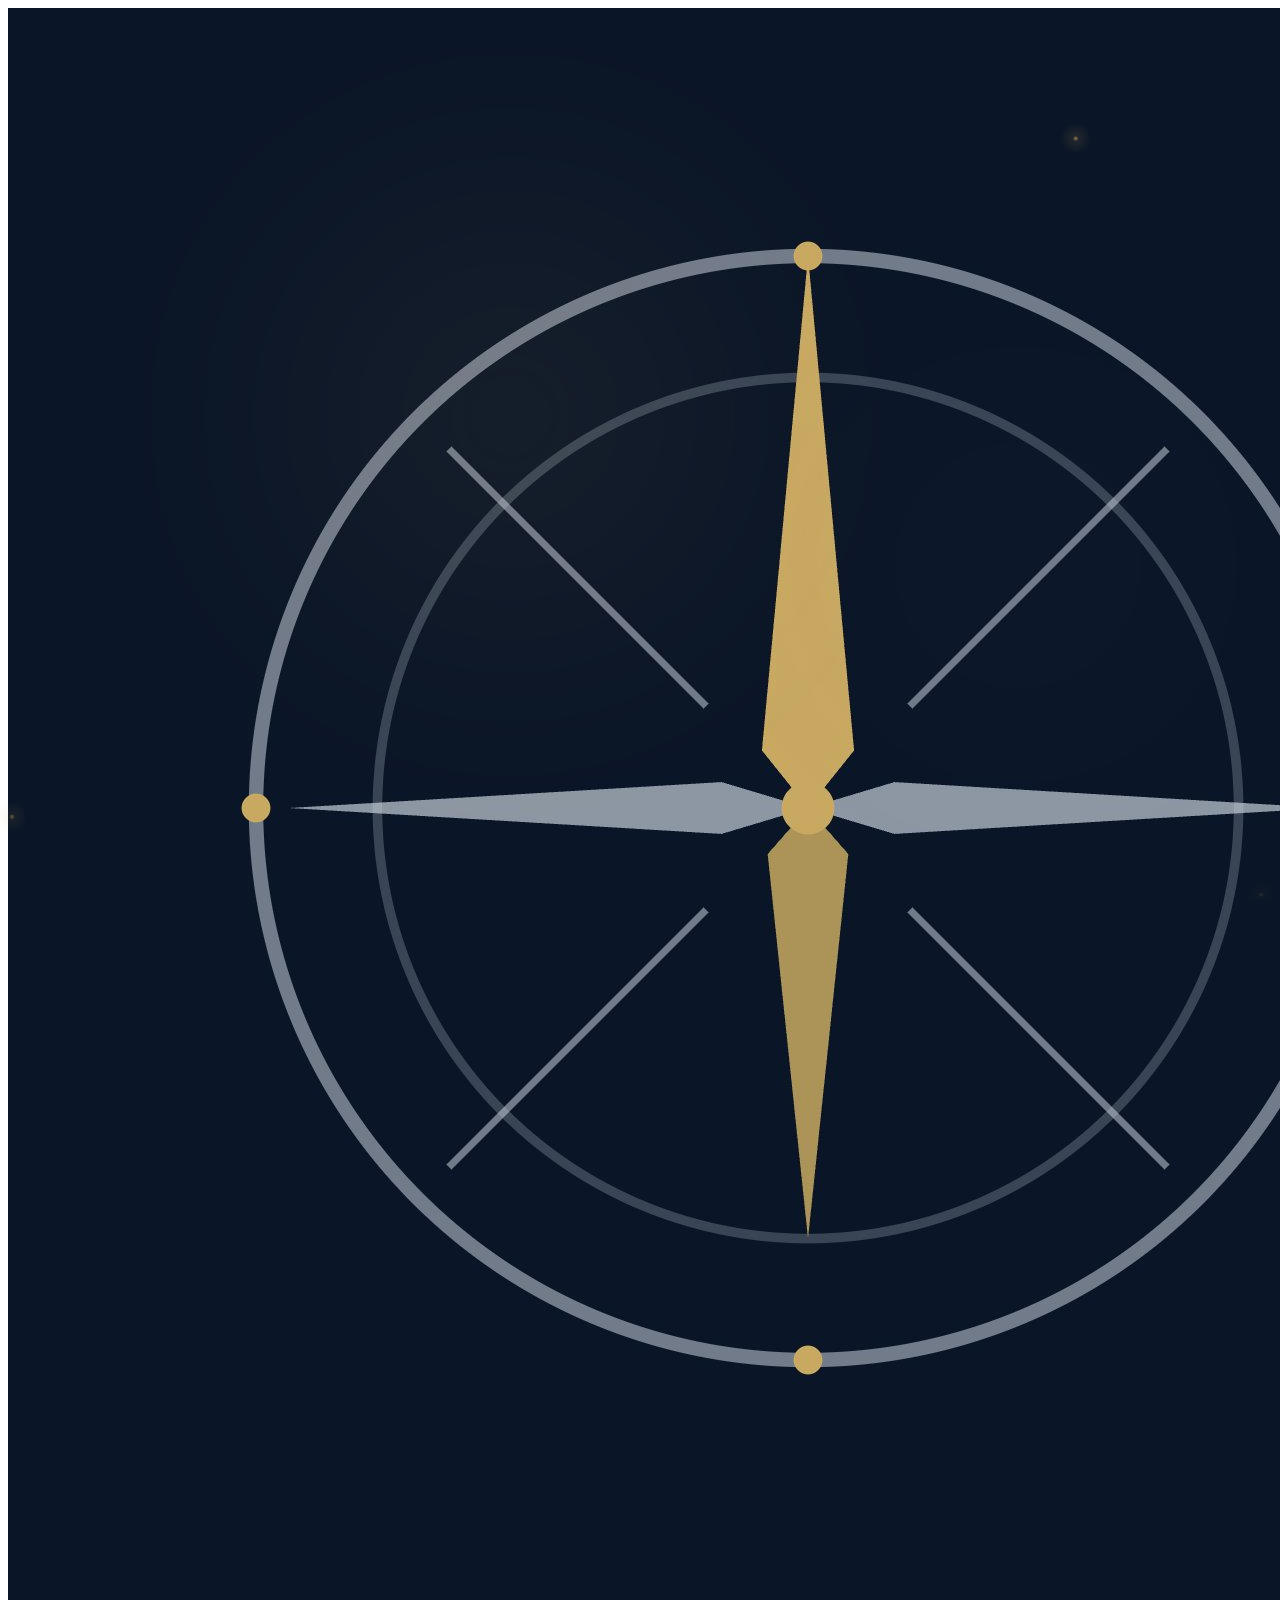
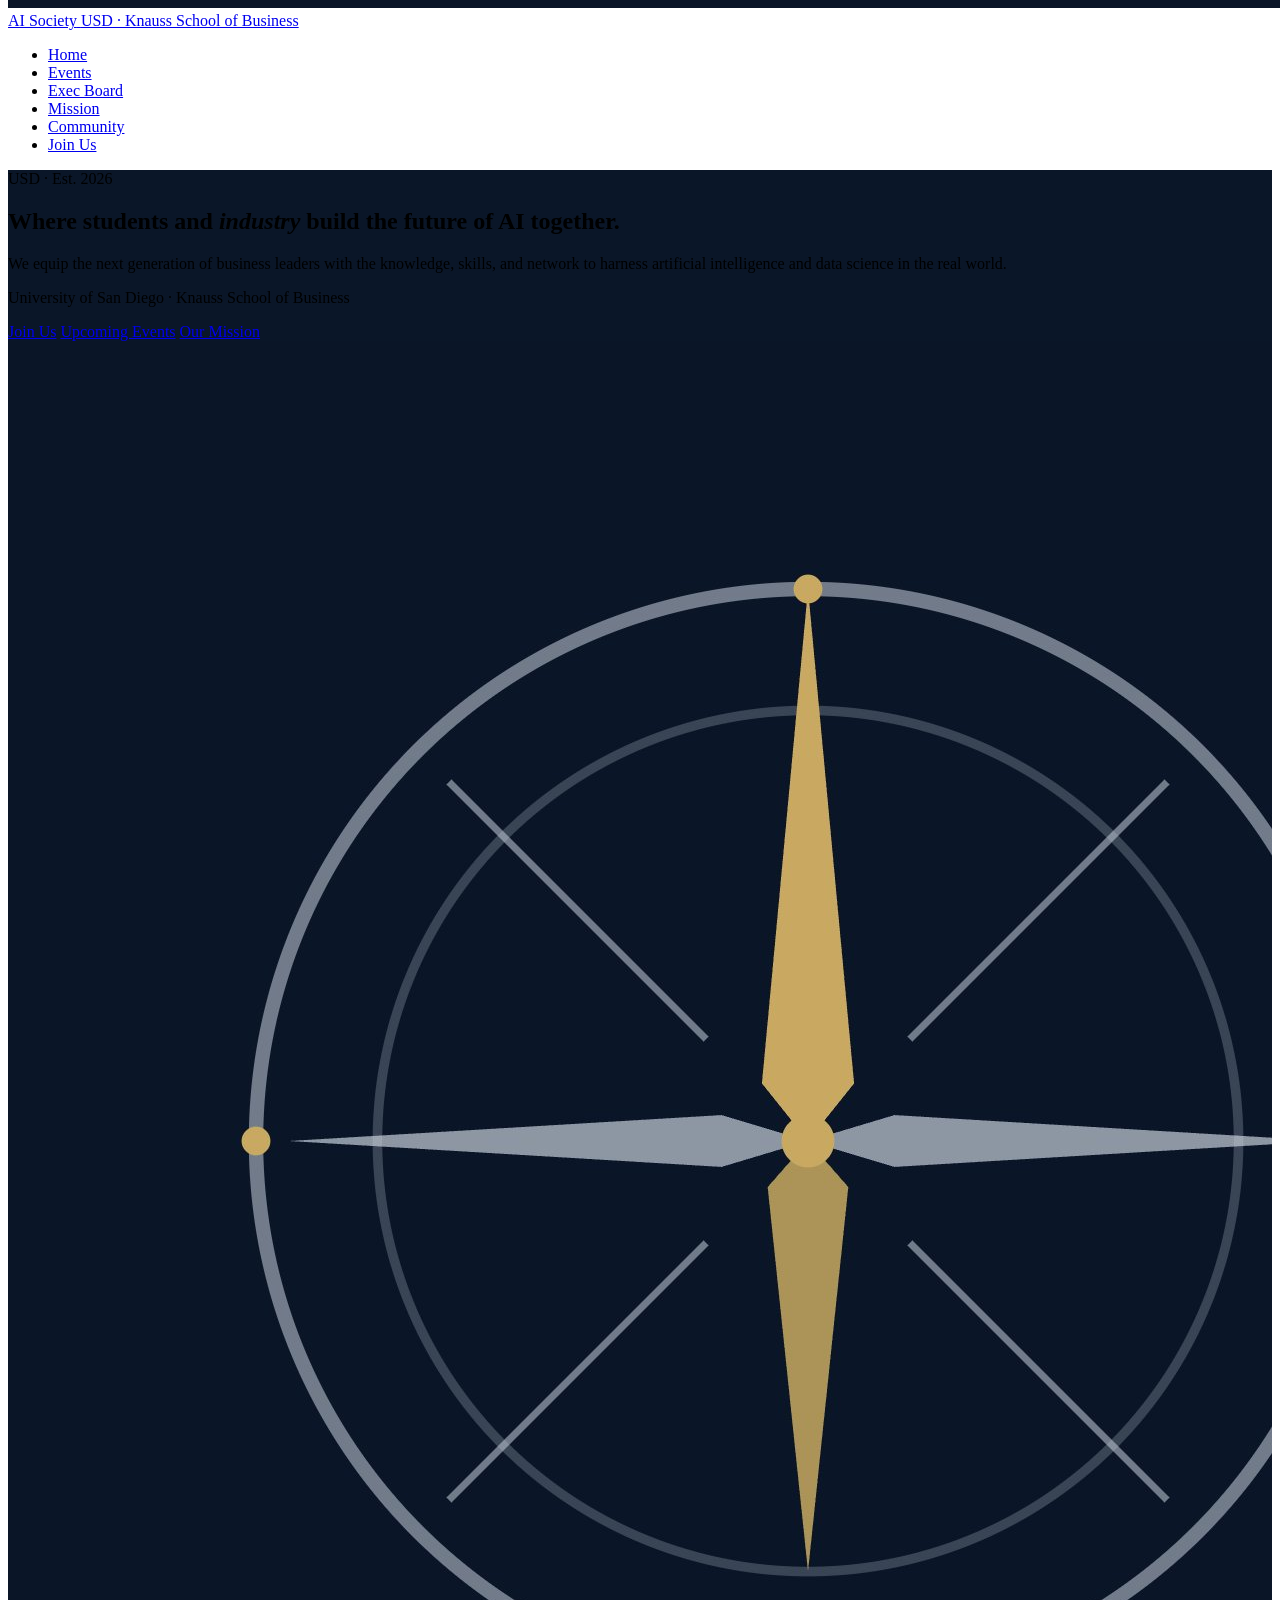
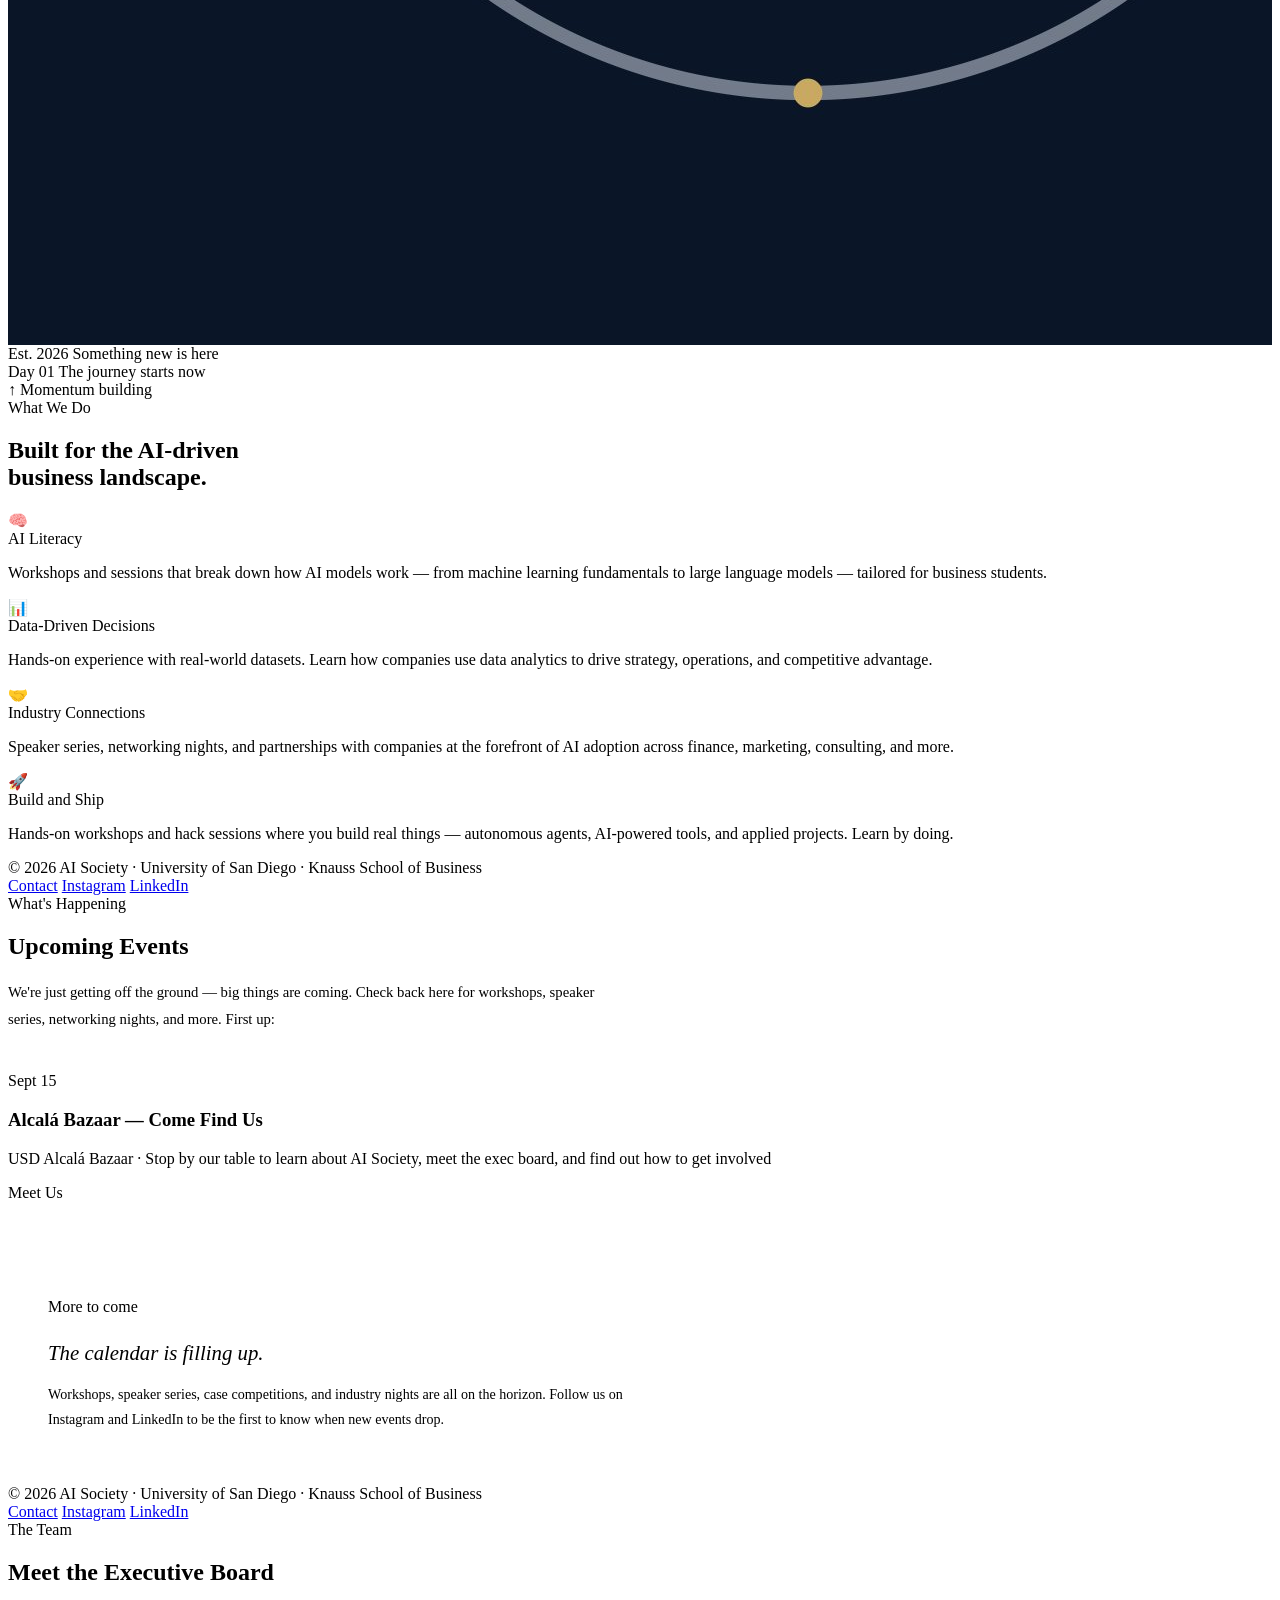
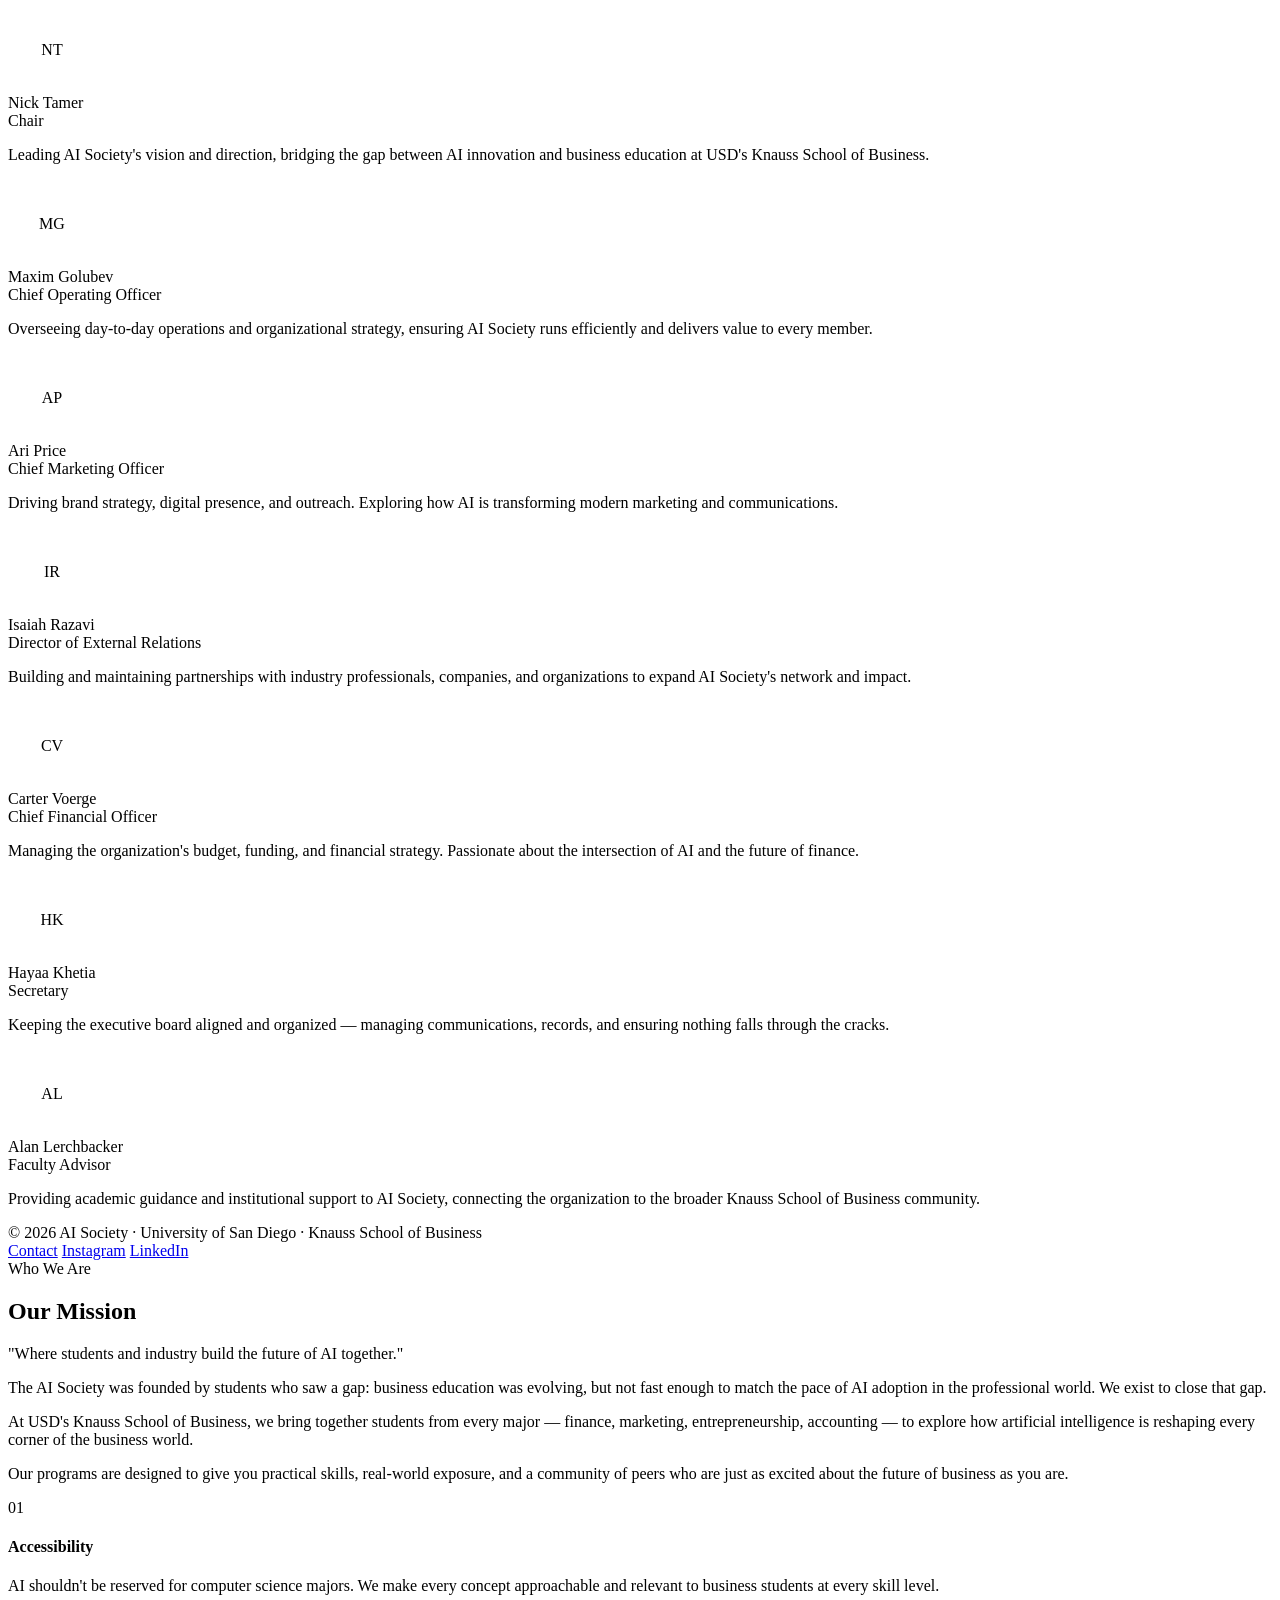
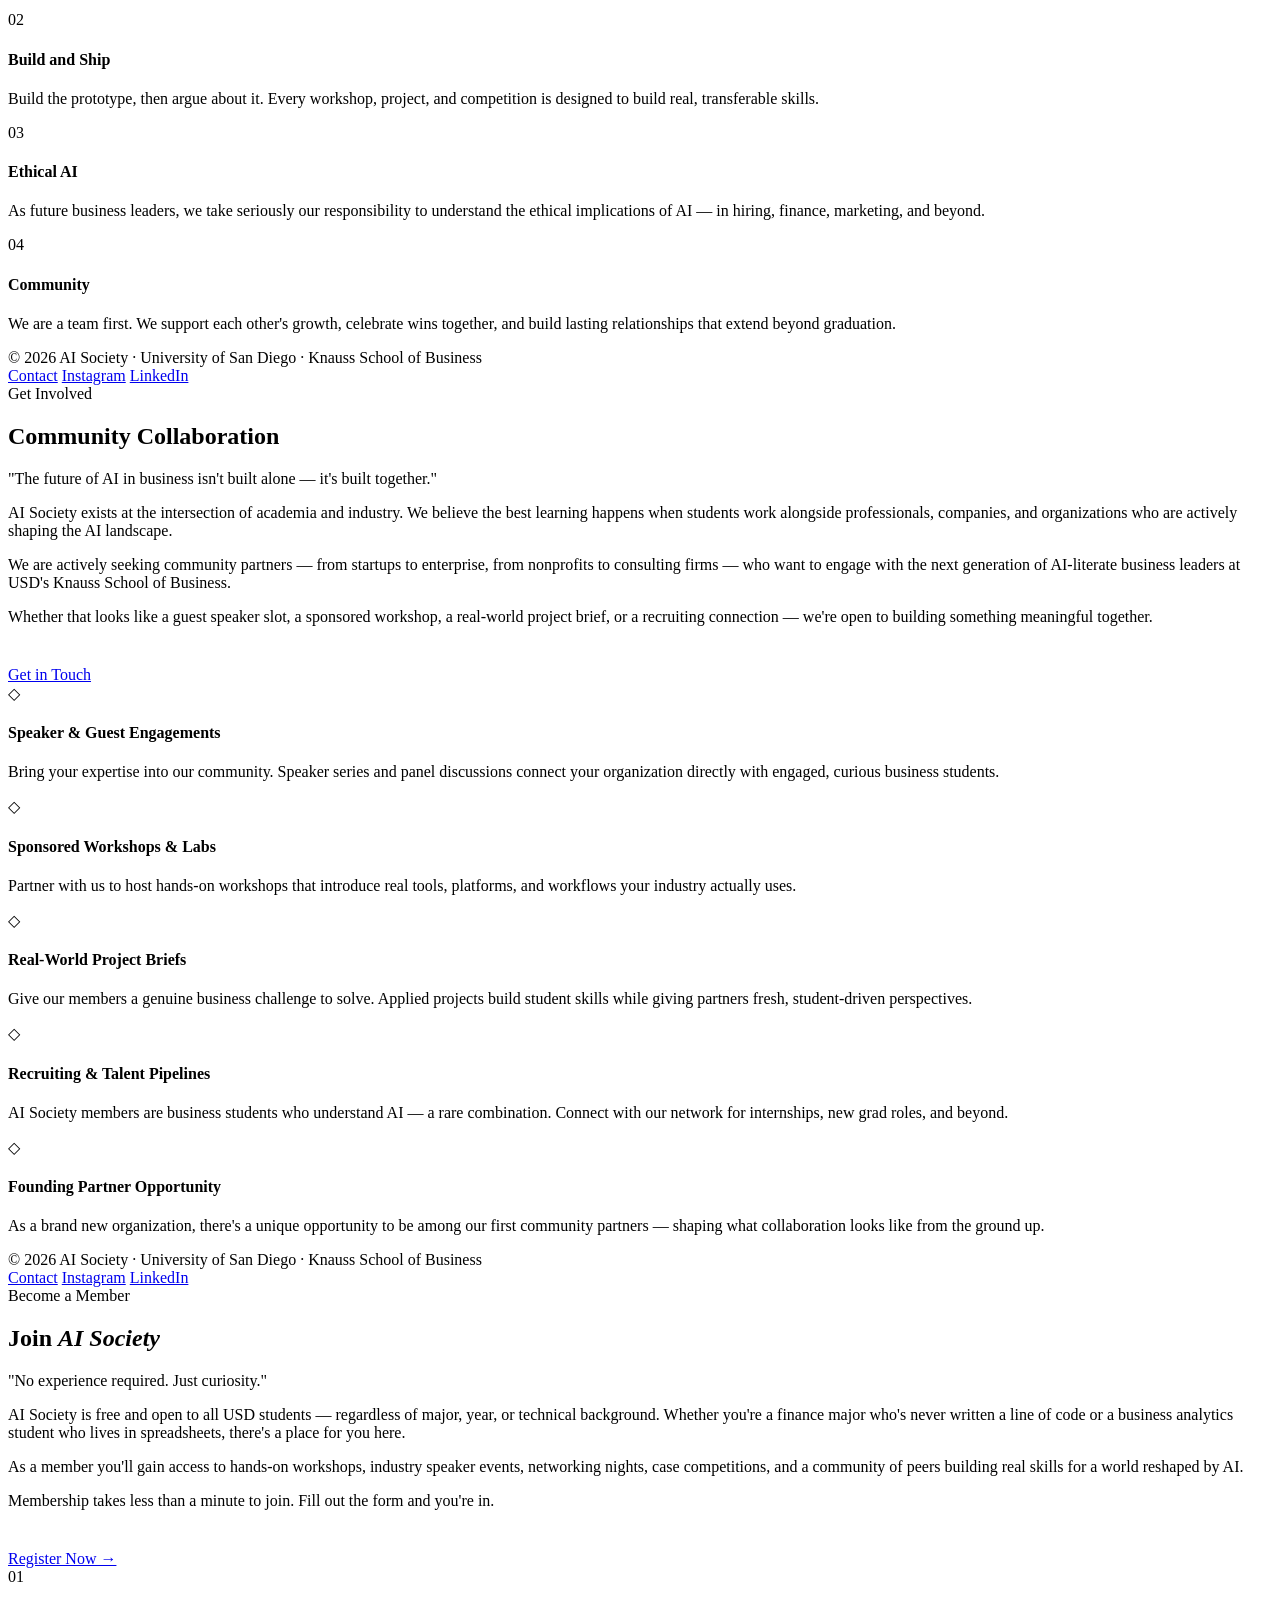
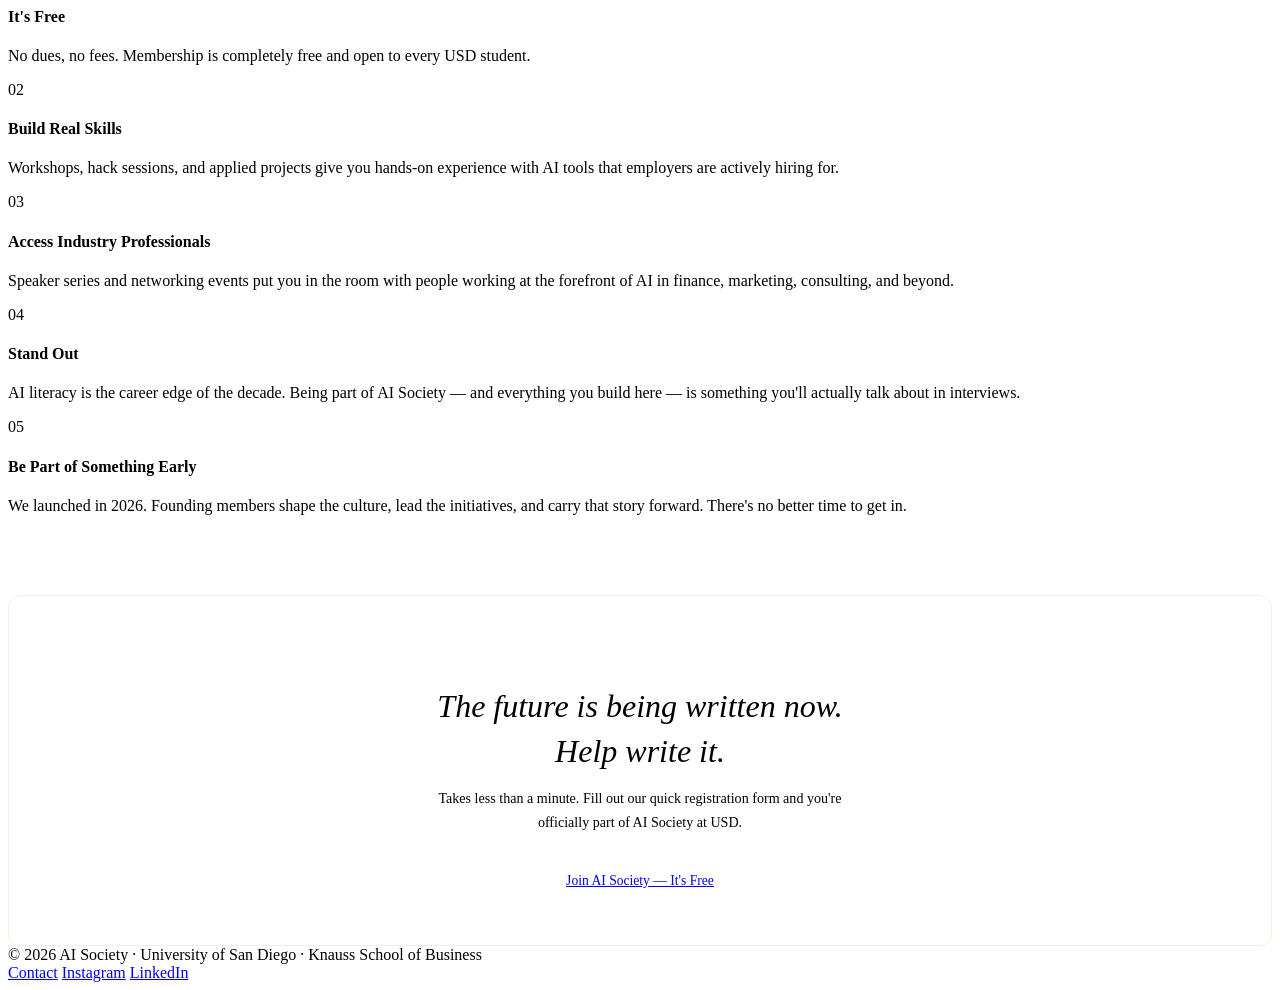
==== commit 7e662cea: "Rename index (8).html to index.html" ====
--- a/index.html
+++ b/index.html
@@ -66,6 +66,7 @@
       <li><a href="#" onclick="showPage('leadership')" id="nav-leadership" >Exec Board</a></li>
       <li><a href="#" onclick="showPage('mission')"    id="nav-mission"    >Mission</a></li>
       <li><a href="#" onclick="showPage('community')"  id="nav-community"  >Community</a></li>
+      <li><a href="#" onclick="showPage('joinus')"     id="nav-joinus"     >Join Us</a></li>
     </ul>
   </nav>
 
@@ -90,12 +91,13 @@
           </p>
           <p class="hero-sub fade-up delay-3">University of San Diego · Knauss School of Business</p>
           <div class="btn-row fade-up delay-4">
-            <a class="btn btn-primary"   href="#" onclick="showPage('events')">Upcoming Events</a>
+            <a class="btn btn-primary"   href="#" onclick="showPage('joinus')">Join Us</a>
+            <a class="btn btn-secondary" href="#" onclick="showPage('events')">Upcoming Events</a>
             <a class="btn btn-secondary" href="#" onclick="showPage('mission')">Our Mission</a>
           </div>
         </div>
         <div class="hero-compass">
-          <img src="logo.png" alt="AI Society compass" />
+          <img src="logo.png" alt="AI Society compass" style="border:none; background:transparent; box-shadow:none;" />
         </div>
       </div>
     </section>
@@ -216,17 +218,10 @@
             <img src="photos/nick-tamer.jpg" alt="Nick Tamer" onerror="this.parentElement.innerText='NT'">
           </div>
           <div class="leader-name">Nick Tamer</div>
-          <span class="leader-role">Co-Chair</span>
-          <p class="leader-bio">Co-leading AI Society's vision and direction, bridging the gap between AI innovation and business education at USD's Knauss School of Business.</p>
-        </div>
-        <div class="leader-card">
-          <div class="leader-avatar">
-            <img src="photos/rosie-jania.jpg" alt="Rosie Jania" onerror="this.parentElement.innerText='RJ'">
-          </div>
-          <div class="leader-name">Rosie Jania</div>
-          <span class="leader-role">Co-Chair</span>
-          <p class="leader-bio">Co-leading AI Society's vision and direction, fostering a community where students and industry build the future of AI together.</p>
-        </div>
+          <span class="leader-role">Chair</span>
+          <p class="leader-bio">Leading AI Society's vision and direction, bridging the gap between AI innovation and business education at USD's Knauss School of Business.</p>
+        </div>
+
         <div class="leader-card">
           <div class="leader-avatar">
             <img src="photos/maxim-golubev.jpg" alt="Maxim Golubev" onerror="this.parentElement.innerText='MG'">
@@ -419,6 +414,95 @@
             </div>
           </div>
         </div>
+      </div>
+    </section>
+
+    <footer>
+      <div class="footer-left">© 2026 AI Society · University of San Diego · Knauss School of Business</div>
+      <div class="footer-links">
+        <a href="mailto:usdaisociety@gmail.com">Contact</a>
+        <a href="#">Instagram</a>
+        <a href="#">LinkedIn</a>
+      </div>
+    </footer>
+  </div>
+
+  <!-- ══ JOIN US ══ -->
+  <div class="page" id="page-joinus">
+    <section class="section">
+      <div class="section-header">
+        <div class="section-tag">Become a Member</div>
+        <h2 class="section-title">Join <em>AI Society</em></h2>
+      </div>
+
+      <div class="mission-layout">
+        <div>
+          <p class="mission-statement">
+            "No experience required. Just curiosity."
+          </p>
+          <p class="mission-body">
+            AI Society is free and open to all USD students — regardless of major, year, or technical background. Whether you're a finance major who's never written a line of code or a business analytics student who lives in spreadsheets, there's a place for you here.
+          </p>
+          <p class="mission-body">
+            As a member you'll gain access to hands-on workshops, industry speaker events, networking nights, case competitions, and a community of peers building real skills for a world reshaped by AI.
+          </p>
+          <p class="mission-body">
+            Membership takes less than a minute to join. Fill out the form and you're in.
+          </p>
+          <div style="margin-top:40px;">
+            <a class="btn btn-primary" href="https://docs.google.com/forms/d/e/1FAIpQLSfE-4A1UtyAR7sy5dNjYW6qCDOkrGh7Lk1_QU_qvWTKy0TWAg/viewform" target="_blank" rel="noopener">Register Now →</a>
+          </div>
+        </div>
+
+        <div class="values-list">
+          <div class="value-item">
+            <span class="value-num">01</span>
+            <div class="value-content">
+              <h4>It's Free</h4>
+              <p>No dues, no fees. Membership is completely free and open to every USD student.</p>
+            </div>
+          </div>
+          <div class="value-item">
+            <span class="value-num">02</span>
+            <div class="value-content">
+              <h4>Build Real Skills</h4>
+              <p>Workshops, hack sessions, and applied projects give you hands-on experience with AI tools that employers are actively hiring for.</p>
+            </div>
+          </div>
+          <div class="value-item">
+            <span class="value-num">03</span>
+            <div class="value-content">
+              <h4>Access Industry Professionals</h4>
+              <p>Speaker series and networking events put you in the room with people working at the forefront of AI in finance, marketing, consulting, and beyond.</p>
+            </div>
+          </div>
+          <div class="value-item">
+            <span class="value-num">04</span>
+            <div class="value-content">
+              <h4>Stand Out</h4>
+              <p>AI literacy is the career edge of the decade. Being part of AI Society — and everything you build here — is something you'll actually talk about in interviews.</p>
+            </div>
+          </div>
+          <div class="value-item">
+            <span class="value-num">05</span>
+            <div class="value-content">
+              <h4>Be Part of Something Early</h4>
+              <p>We launched in 2026. Founding members shape the culture, lead the initiatives, and carry that story forward. There's no better time to get in.</p>
+            </div>
+          </div>
+        </div>
+      </div>
+
+      <!-- CTA box -->
+      <div style="margin-top:80px; padding:56px 48px; background:var(--navy-mid); border:1px solid rgba(201,168,76,0.2); border-radius:12px; text-align:center; position:relative; overflow:hidden;">
+        <div style="position:absolute; top:0; left:50%; transform:translateX(-50%); width:300px; height:1px; background:linear-gradient(90deg,transparent,var(--gold),transparent);"></div>
+        <p style="font-family:'Cormorant Garamond',serif; font-size:clamp(1.4rem,2.5vw,2rem); font-style:italic; color:var(--heading); line-height:1.4; margin-bottom:12px;">
+          The future is being written now.<br>Help write it.
+        </p>
+        <p style="font-size:0.88rem; color:var(--text-muted); font-weight:300; max-width:440px; margin:0 auto 36px; line-height:1.75;">
+          Takes less than a minute. Fill out our quick registration form and you're officially part of AI Society at USD.
+        </p>
+        <a class="btn btn-primary" href="https://docs.google.com/forms/d/e/1FAIpQLSfE-4A1UtyAR7sy5dNjYW6qCDOkrGh7Lk1_QU_qvWTKy0TWAg/viewform" target="_blank" rel="noopener" style="font-size:0.85rem; padding:16px 40px;">Join AI Society — It's Free</a>
       </div>
     </section>
 
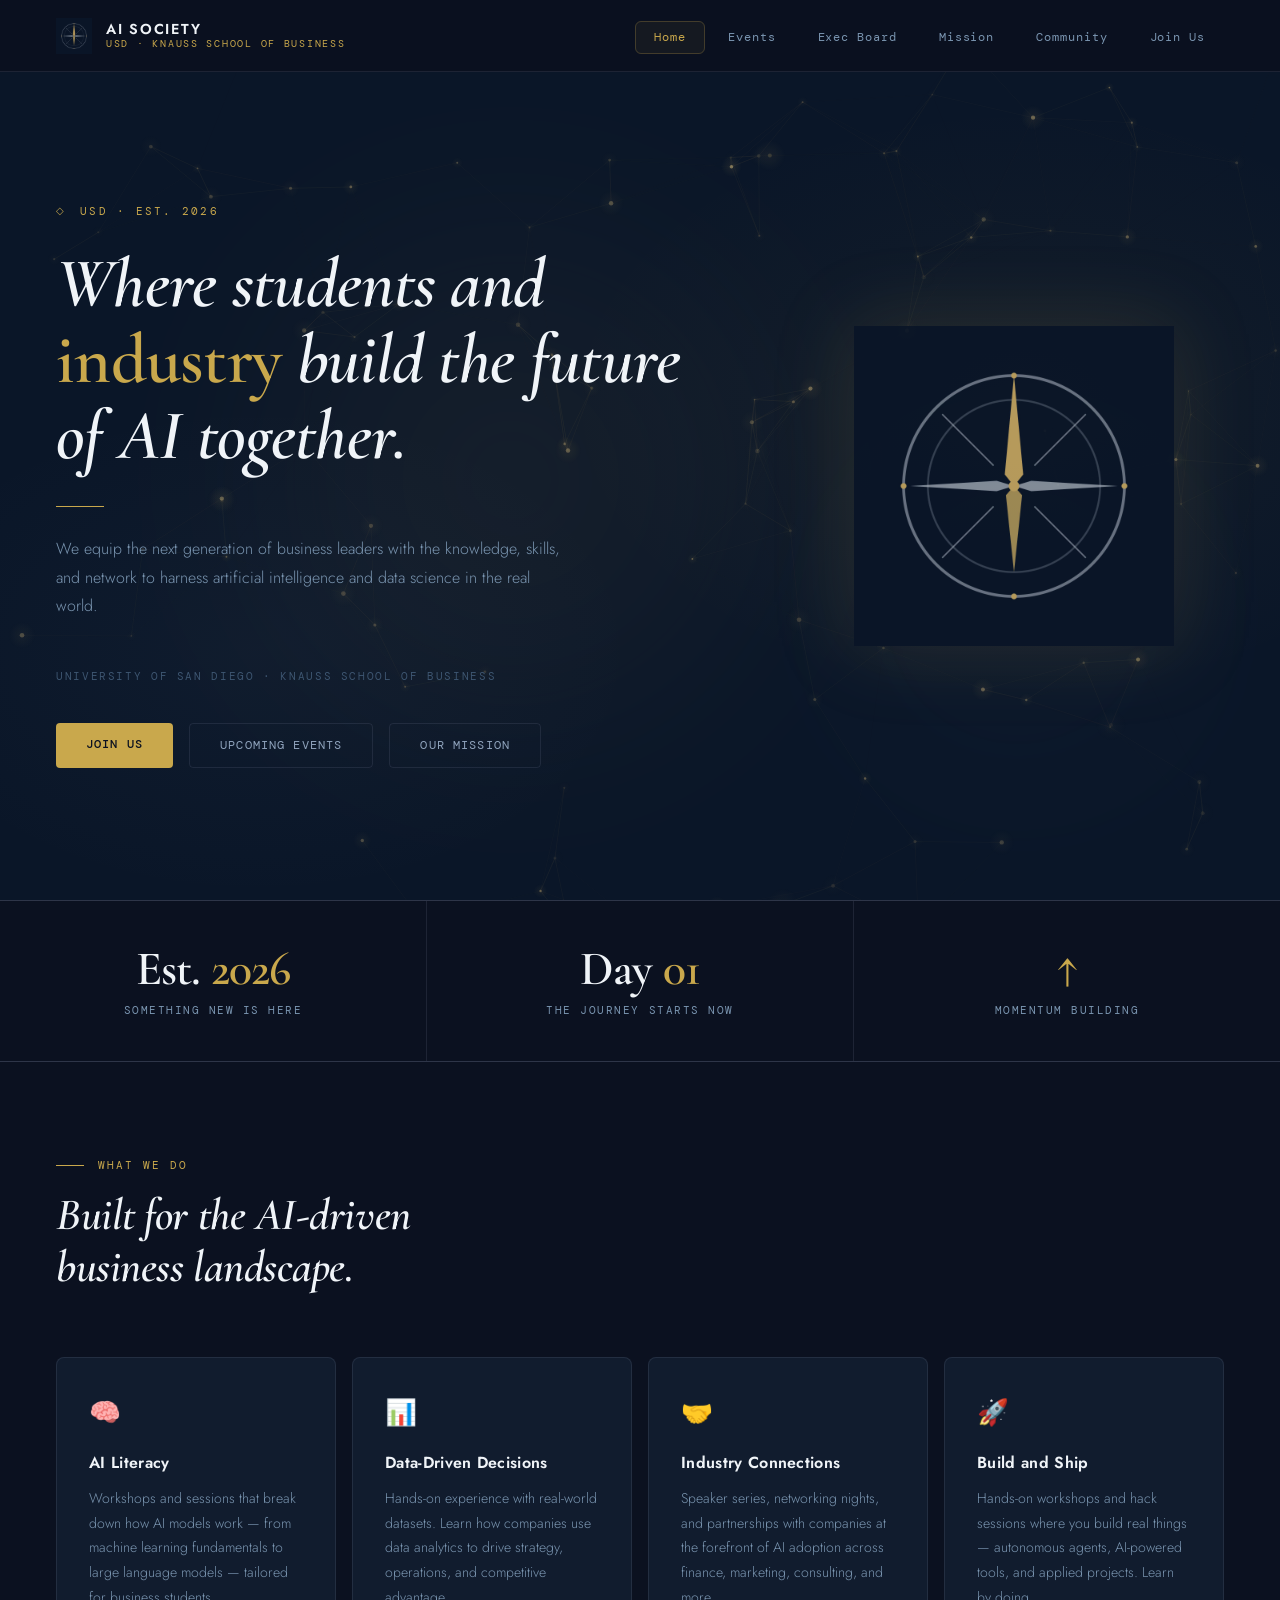
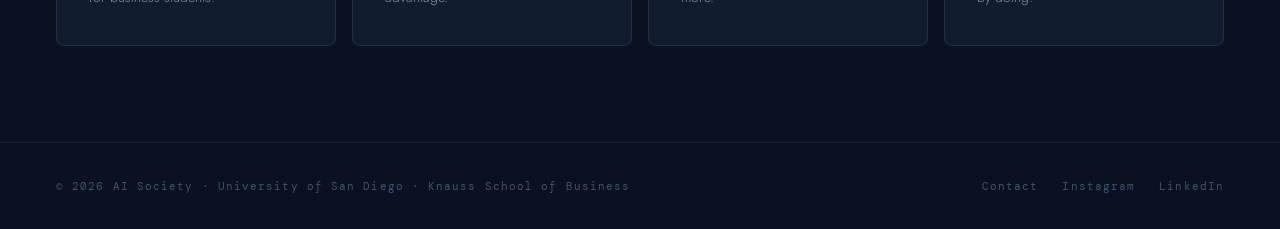
==== commit a5e969c2: "Rename index (9).html to index.html" ====
--- a/index.html
+++ b/index.html
@@ -150,8 +150,8 @@
       <div class="footer-left">© 2026 AI Society · University of San Diego · Knauss School of Business</div>
       <div class="footer-links">
         <a href="mailto:usdaisociety@gmail.com">Contact</a>
-        <a href="#">Instagram</a>
-        <a href="#">LinkedIn</a>
+        <a href="https://www.instagram.com/usdaisociety/" target="_blank" rel="noopener">Instagram</a>
+        <a href="https://www.linkedin.com/company/usd-ai-society" target="_blank" rel="noopener">LinkedIn</a>
       </div>
     </footer>
   </div>
@@ -198,8 +198,8 @@
       <div class="footer-left">© 2026 AI Society · University of San Diego · Knauss School of Business</div>
       <div class="footer-links">
         <a href="mailto:usdaisociety@gmail.com">Contact</a>
-        <a href="#">Instagram</a>
-        <a href="#">LinkedIn</a>
+        <a href="https://www.instagram.com/usdaisociety/" target="_blank" rel="noopener">Instagram</a>
+        <a href="https://www.linkedin.com/company/usd-ai-society" target="_blank" rel="noopener">LinkedIn</a>
       </div>
     </footer>
   </div>
@@ -218,8 +218,8 @@
             <img src="photos/nick-tamer.jpg" alt="Nick Tamer" onerror="this.parentElement.innerText='NT'">
           </div>
           <div class="leader-name">Nick Tamer</div>
-          <span class="leader-role">Chair</span>
-          <p class="leader-bio">Leading AI Society's vision and direction, bridging the gap between AI innovation and business education at USD's Knauss School of Business.</p>
+          <span class="leader-role">Chief Executive Officer</span>
+          <p class="leader-bio">Setting the vision and leading AI Society's growth at the intersection of AI and business education.</p>
         </div>
 
         <div class="leader-card">
@@ -228,7 +228,7 @@
           </div>
           <div class="leader-name">Maxim Golubev</div>
           <span class="leader-role">Chief Operating Officer</span>
-          <p class="leader-bio">Overseeing day-to-day operations and organizational strategy, ensuring AI Society runs efficiently and delivers value to every member.</p>
+          <p class="leader-bio">Keeping operations running smoothly and ensuring every member gets real value from the org.</p>
         </div>
         <div class="leader-card">
           <div class="leader-avatar">
@@ -236,7 +236,7 @@
           </div>
           <div class="leader-name">Ari Price</div>
           <span class="leader-role">Chief Marketing Officer</span>
-          <p class="leader-bio">Driving brand strategy, digital presence, and outreach. Exploring how AI is transforming modern marketing and communications.</p>
+          <p class="leader-bio">Leading brand strategy, digital presence, and outreach across all AI Society platforms.</p>
         </div>
         <div class="leader-card">
           <div class="leader-avatar">
@@ -244,7 +244,7 @@
           </div>
           <div class="leader-name">Isaiah Razavi</div>
           <span class="leader-role">Director of External Relations</span>
-          <p class="leader-bio">Building and maintaining partnerships with industry professionals, companies, and organizations to expand AI Society's network and impact.</p>
+          <p class="leader-bio">Building industry partnerships and expanding AI Society's network beyond campus.</p>
         </div>
         <div class="leader-card">
           <div class="leader-avatar">
@@ -252,7 +252,7 @@
           </div>
           <div class="leader-name">Carter Voerge</div>
           <span class="leader-role">Chief Financial Officer</span>
-          <p class="leader-bio">Managing the organization's budget, funding, and financial strategy. Passionate about the intersection of AI and the future of finance.</p>
+          <p class="leader-bio">Managing the org's budget, funding strategy, and financial operations.</p>
         </div>
         <div class="leader-card">
           <div class="leader-avatar">
@@ -260,7 +260,7 @@
           </div>
           <div class="leader-name">Hayaa Khetia</div>
           <span class="leader-role">Secretary</span>
-          <p class="leader-bio">Keeping the executive board aligned and organized — managing communications, records, and ensuring nothing falls through the cracks.</p>
+          <p class="leader-bio">Keeping the board aligned, communications organized, and nothing falling through the cracks.</p>
         </div>
         <div class="leader-card">
           <div class="leader-avatar">
@@ -268,7 +268,7 @@
           </div>
           <div class="leader-name">Alan Lerchbacker</div>
           <span class="leader-role">Faculty Advisor</span>
-          <p class="leader-bio">Providing academic guidance and institutional support to AI Society, connecting the organization to the broader Knauss School of Business community.</p>
+          <p class="leader-bio">Providing academic guidance and connecting AI Society to the broader Knauss School of Business.</p>
         </div>
       </div>
     </section>
@@ -277,8 +277,8 @@
       <div class="footer-left">© 2026 AI Society · University of San Diego · Knauss School of Business</div>
       <div class="footer-links">
         <a href="mailto:usdaisociety@gmail.com">Contact</a>
-        <a href="#">Instagram</a>
-        <a href="#">LinkedIn</a>
+        <a href="https://www.instagram.com/usdaisociety/" target="_blank" rel="noopener">Instagram</a>
+        <a href="https://www.linkedin.com/company/usd-ai-society" target="_blank" rel="noopener">LinkedIn</a>
       </div>
     </footer>
   </div>
@@ -344,8 +344,8 @@
       <div class="footer-left">© 2026 AI Society · University of San Diego · Knauss School of Business</div>
       <div class="footer-links">
         <a href="mailto:usdaisociety@gmail.com">Contact</a>
-        <a href="#">Instagram</a>
-        <a href="#">LinkedIn</a>
+        <a href="https://www.instagram.com/usdaisociety/" target="_blank" rel="noopener">Instagram</a>
+        <a href="https://www.linkedin.com/company/usd-ai-society" target="_blank" rel="noopener">LinkedIn</a>
       </div>
     </footer>
   </div>
@@ -421,8 +421,8 @@
       <div class="footer-left">© 2026 AI Society · University of San Diego · Knauss School of Business</div>
       <div class="footer-links">
         <a href="mailto:usdaisociety@gmail.com">Contact</a>
-        <a href="#">Instagram</a>
-        <a href="#">LinkedIn</a>
+        <a href="https://www.instagram.com/usdaisociety/" target="_blank" rel="noopener">Instagram</a>
+        <a href="https://www.linkedin.com/company/usd-ai-society" target="_blank" rel="noopener">LinkedIn</a>
       </div>
     </footer>
   </div>
@@ -510,8 +510,8 @@
       <div class="footer-left">© 2026 AI Society · University of San Diego · Knauss School of Business</div>
       <div class="footer-links">
         <a href="mailto:usdaisociety@gmail.com">Contact</a>
-        <a href="#">Instagram</a>
-        <a href="#">LinkedIn</a>
+        <a href="https://www.instagram.com/usdaisociety/" target="_blank" rel="noopener">Instagram</a>
+        <a href="https://www.linkedin.com/company/usd-ai-society" target="_blank" rel="noopener">LinkedIn</a>
       </div>
     </footer>
   </div>
--- a/style.css
+++ b/style.css
@@ -0,0 +1,660 @@
+@import url('https://fonts.googleapis.com/css2?family=Cormorant+Garamond:ital,wght@0,400;0,500;0,600;1,400;1,600&family=Jost:wght@300;400;500;600&family=DM+Mono:wght@300;400&display=swap');
+
+:root {
+  --navy:       #0b1120;
+  --navy-mid:   #111c2e;
+  --navy-light: #1a2740;
+  --border:     rgba(160,175,200,0.12);
+  --gold:       #c9a84c;
+  --gold-dim:   rgba(201,168,76,0.12);
+  --gold-pale:  rgba(201,168,76,0.06);
+  --silver:     #8fa3bc;
+  --silver-dim: rgba(143,163,188,0.15);
+  --text:       #d8e4f0;
+  --text-muted: #7a95b0;
+  --text-dim:   #3d5570;
+  --heading:    #f0f4f8;
+  --nav-h:      72px;
+}
+
+* { margin: 0; padding: 0; box-sizing: border-box; }
+html { scroll-behavior: smooth; }
+
+body {
+  font-family: 'Jost', sans-serif;
+  background: var(--navy);
+  color: var(--text);
+  min-height: 100vh;
+  overflow-x: hidden;
+}
+
+/* ── NAV ── */
+nav {
+  position: fixed;
+  top: 0; left: 0; right: 0;
+  height: var(--nav-h);
+  background: rgba(11,17,32,0.92);
+  backdrop-filter: blur(20px);
+  border-bottom: 1px solid var(--border);
+  display: flex;
+  align-items: center;
+  justify-content: space-between;
+  padding: 0 56px;
+  z-index: 100;
+}
+
+.nav-logo {
+  display: flex;
+  align-items: center;
+  gap: 14px;
+  text-decoration: none;
+}
+
+.nav-logo img {
+  width: 36px;
+  height: 36px;
+  object-fit: contain;
+}
+
+.nav-logo-text {
+  display: flex;
+  flex-direction: column;
+  line-height: 1;
+}
+
+.nav-logo-name {
+  font-family: 'Jost', sans-serif;
+  font-weight: 600;
+  font-size: 0.9rem;
+  color: var(--heading);
+  letter-spacing: 0.12em;
+  text-transform: uppercase;
+}
+
+.nav-logo-sub {
+  font-family: 'DM Mono', monospace;
+  font-size: 0.6rem;
+  color: var(--gold);
+  letter-spacing: 0.18em;
+  text-transform: uppercase;
+  margin-top: 3px;
+}
+
+.nav-links {
+  display: flex;
+  gap: 4px;
+  list-style: none;
+}
+
+.nav-links a {
+  font-family: 'DM Mono', monospace;
+  font-size: 0.72rem;
+  font-weight: 400;
+  color: var(--text-muted);
+  text-decoration: none;
+  padding: 8px 18px;
+  border-radius: 6px;
+  border: 1px solid transparent;
+  transition: all 0.2s;
+  letter-spacing: 0.08em;
+}
+
+.nav-links a:hover,
+.nav-links a.active {
+  color: var(--gold);
+  border-color: rgba(201,168,76,0.25);
+  background: var(--gold-pale);
+}
+
+/* ── PAGES ── */
+.page { display: none; padding-top: var(--nav-h); min-height: 100vh; }
+.page.active { display: block; }
+
+/* ── HERO ── */
+.hero {
+  min-height: calc(100vh - var(--nav-h));
+  display: flex;
+  flex-direction: column;
+  justify-content: center;
+  padding: 80px 56px;
+  position: relative;
+  overflow: hidden;
+}
+
+/* Subtle texture overlay */
+.hero::before {
+  content: '';
+  position: absolute;
+  inset: 0;
+  background:
+    radial-gradient(ellipse 60% 60% at 80% 40%, rgba(201,168,76,0.05) 0%, transparent 60%),
+    radial-gradient(ellipse 50% 50% at 20% 70%, rgba(143,163,188,0.04) 0%, transparent 60%);
+  pointer-events: none;
+}
+
+.hero-inner {
+  display: grid;
+  grid-template-columns: 1fr 420px;
+  gap: 80px;
+  align-items: center;
+  max-width: 1200px;
+}
+
+.hero-eyebrow {
+  font-family: 'DM Mono', monospace;
+  font-size: 0.7rem;
+  color: var(--gold);
+  letter-spacing: 0.2em;
+  text-transform: uppercase;
+  margin-bottom: 28px;
+  display: flex;
+  align-items: center;
+  gap: 14px;
+}
+
+.hero-eyebrow::before {
+  content: '◇';
+  font-size: 0.6rem;
+}
+
+.hero h1 {
+  font-family: 'Cormorant Garamond', serif;
+  font-weight: 600;
+  font-style: italic;
+  font-size: clamp(3rem, 5.5vw, 5rem);
+  line-height: 1.08;
+  color: var(--heading);
+  margin-bottom: 32px;
+  letter-spacing: -0.01em;
+}
+
+.hero h1 em {
+  font-style: normal;
+  color: var(--gold);
+}
+
+.hero-rule {
+  width: 48px;
+  height: 1px;
+  background: var(--gold);
+  margin-bottom: 28px;
+}
+
+.hero-desc {
+  font-size: 1rem;
+  line-height: 1.8;
+  color: var(--text-muted);
+  margin-bottom: 48px;
+  font-weight: 300;
+  max-width: 520px;
+}
+
+.hero-sub {
+  font-family: 'DM Mono', monospace;
+  font-size: 0.68rem;
+  color: var(--text-dim);
+  letter-spacing: 0.15em;
+  text-transform: uppercase;
+  margin-bottom: 40px;
+}
+
+.btn-row { display: flex; gap: 16px; flex-wrap: wrap; }
+
+.btn {
+  font-family: 'DM Mono', monospace;
+  font-size: 0.72rem;
+  letter-spacing: 0.1em;
+  text-transform: uppercase;
+  padding: 14px 30px;
+  border-radius: 4px;
+  text-decoration: none;
+  cursor: pointer;
+  border: none;
+  transition: all 0.25s;
+}
+
+.btn-primary {
+  background: var(--gold);
+  color: var(--navy);
+  font-weight: 500;
+}
+
+.btn-primary:hover {
+  background: #e0be6a;
+  transform: translateY(-2px);
+  box-shadow: 0 8px 32px rgba(201,168,76,0.25);
+}
+
+.btn-secondary {
+  background: transparent;
+  color: var(--silver);
+  border: 1px solid var(--border);
+}
+
+.btn-secondary:hover {
+  border-color: rgba(201,168,76,0.35);
+  color: var(--gold);
+  transform: translateY(-2px);
+}
+
+/* Hero compass */
+.hero-compass {
+  display: flex;
+  justify-content: center;
+  align-items: center;
+}
+
+.hero-compass img {
+  width: 320px;
+  height: 320px;
+  object-fit: contain;
+  opacity: 0.9;
+  animation: slowSpin 40s linear infinite;
+  filter: drop-shadow(0 0 40px rgba(201,168,76,0.15));
+  mix-blend-mode: screen;
+}
+
+@keyframes slowSpin {
+  from { transform: rotate(0deg); }
+  to { transform: rotate(360deg); }
+}
+
+/* Stats */
+.stats-bar {
+  display: grid;
+  grid-template-columns: repeat(3, 1fr);
+  gap: 1px;
+  background: var(--border);
+  border-top: 1px solid var(--border);
+  border-bottom: 1px solid var(--border);
+}
+
+.stat-item {
+  background: var(--navy);
+  padding: 44px 40px;
+  text-align: center;
+}
+
+.stat-num {
+  font-family: 'Cormorant Garamond', serif;
+  font-size: 3rem;
+  font-weight: 600;
+  color: var(--heading);
+  display: block;
+  line-height: 1;
+  letter-spacing: -0.02em;
+}
+
+.stat-num span { color: var(--gold); }
+
+.stat-label {
+  font-family: 'DM Mono', monospace;
+  font-size: 0.68rem;
+  color: var(--text-muted);
+  letter-spacing: 0.14em;
+  text-transform: uppercase;
+  margin-top: 10px;
+  display: block;
+}
+
+/* ── SECTION ── */
+.section { padding: 96px 56px; }
+
+.section-header { margin-bottom: 64px; }
+
+.section-tag {
+  font-family: 'DM Mono', monospace;
+  font-size: 0.68rem;
+  color: var(--gold);
+  letter-spacing: 0.18em;
+  text-transform: uppercase;
+  margin-bottom: 18px;
+  display: flex;
+  align-items: center;
+  gap: 14px;
+}
+
+.section-tag::before {
+  content: '';
+  width: 28px;
+  height: 1px;
+  background: var(--gold);
+}
+
+.section-title {
+  font-family: 'Cormorant Garamond', serif;
+  font-size: clamp(2rem, 3.5vw, 3rem);
+  font-weight: 600;
+  font-style: italic;
+  color: var(--heading);
+  letter-spacing: -0.01em;
+  line-height: 1.15;
+}
+
+/* Cards */
+.card-grid {
+  display: grid;
+  grid-template-columns: repeat(auto-fit, minmax(260px, 1fr));
+  gap: 16px;
+}
+
+.card {
+  background: var(--navy-mid);
+  border: 1px solid var(--border);
+  border-radius: 8px;
+  padding: 36px 32px;
+  transition: all 0.3s;
+  position: relative;
+  overflow: hidden;
+}
+
+.card::after {
+  content: '';
+  position: absolute;
+  bottom: 0; left: 0; right: 0;
+  height: 2px;
+  background: linear-gradient(90deg, transparent, var(--gold), transparent);
+  opacity: 0;
+  transition: opacity 0.3s;
+}
+
+.card:hover {
+  border-color: rgba(201,168,76,0.2);
+  transform: translateY(-4px);
+  box-shadow: 0 16px 48px rgba(0,0,0,0.5);
+}
+
+.card:hover::after { opacity: 1; }
+
+.card-icon { font-size: 1.6rem; margin-bottom: 20px; display: block; }
+
+.card-title {
+  font-family: 'Jost', sans-serif;
+  font-size: 1rem;
+  font-weight: 600;
+  color: var(--heading);
+  margin-bottom: 12px;
+  letter-spacing: 0.02em;
+}
+
+.card-text {
+  font-size: 0.88rem;
+  color: var(--text-muted);
+  line-height: 1.75;
+  font-weight: 300;
+}
+
+/* ── EVENTS ── */
+.events-list {
+  display: flex;
+  flex-direction: column;
+  gap: 12px;
+  max-width: 900px;
+}
+
+.event-card {
+  background: var(--navy-mid);
+  border: 1px solid var(--border);
+  border-radius: 8px;
+  padding: 28px 32px;
+  display: grid;
+  grid-template-columns: 72px 1fr auto;
+  gap: 28px;
+  align-items: center;
+  transition: all 0.3s;
+}
+
+.event-card:hover {
+  border-color: rgba(201,168,76,0.2);
+  transform: translateX(4px);
+  background: var(--navy-light);
+}
+
+.event-date { text-align: center; }
+
+.event-month {
+  font-family: 'DM Mono', monospace;
+  font-size: 0.62rem;
+  color: var(--gold);
+  letter-spacing: 0.15em;
+  text-transform: uppercase;
+  display: block;
+}
+
+.event-day {
+  font-family: 'Cormorant Garamond', serif;
+  font-size: 2.2rem;
+  font-weight: 600;
+  color: var(--heading);
+  line-height: 1;
+  display: block;
+}
+
+.event-divider {
+  width: 1px;
+  height: 40px;
+  background: var(--border);
+  justify-self: center;
+}
+
+.event-card {
+  grid-template-columns: 72px 1px 1fr auto;
+}
+
+.event-info h3 {
+  font-family: 'Jost', sans-serif;
+  font-size: 1rem;
+  font-weight: 500;
+  color: var(--heading);
+  margin-bottom: 5px;
+}
+
+.event-info p {
+  font-size: 0.82rem;
+  color: var(--text-muted);
+  font-weight: 300;
+}
+
+.event-tag {
+  font-family: 'DM Mono', monospace;
+  font-size: 0.65rem;
+  padding: 5px 14px;
+  border-radius: 100px;
+  letter-spacing: 0.08em;
+  white-space: nowrap;
+}
+
+.tag-workshop    { background: rgba(201,168,76,0.1);  color: var(--gold);   border: 1px solid rgba(201,168,76,0.25); }
+.tag-speaker     { background: rgba(143,163,188,0.1); color: var(--silver); border: 1px solid rgba(143,163,188,0.25); }
+.tag-social      { background: rgba(100,160,220,0.1); color: #82b4e0;       border: 1px solid rgba(100,160,220,0.25); }
+.tag-competition { background: rgba(180,140,80,0.1);  color: #d4a84a;       border: 1px solid rgba(180,140,80,0.25); }
+
+/* ── LEADERSHIP ── */
+.leadership-grid {
+  display: grid;
+  grid-template-columns: repeat(auto-fit, minmax(220px, 1fr));
+  gap: 16px;
+}
+
+.leader-card {
+  background: var(--navy-mid);
+  border: 1px solid var(--border);
+  border-radius: 8px;
+  padding: 40px 28px 32px;
+  text-align: center;
+  transition: all 0.3s;
+}
+
+.leader-card:hover {
+  border-color: rgba(201,168,76,0.2);
+  transform: translateY(-6px);
+  box-shadow: 0 20px 48px rgba(0,0,0,0.5);
+}
+
+.leader-avatar {
+  width: 72px; height: 72px;
+  border-radius: 50%;
+  background: var(--navy-light);
+  border: 1px solid rgba(201,168,76,0.25);
+  margin: 0 auto 20px;
+  display: flex;
+  align-items: center;
+  justify-content: center;
+  font-family: 'Jost', sans-serif;
+  font-size: 1rem;
+  font-weight: 600;
+  color: var(--gold);
+}
+
+.leader-name {
+  font-family: 'Jost', sans-serif;
+  font-size: 0.95rem;
+  font-weight: 600;
+  color: var(--heading);
+  margin-bottom: 6px;
+  letter-spacing: 0.02em;
+}
+
+.leader-role {
+  font-family: 'DM Mono', monospace;
+  font-size: 0.65rem;
+  color: var(--gold);
+  letter-spacing: 0.12em;
+  text-transform: uppercase;
+  margin-bottom: 18px;
+  display: block;
+}
+
+.leader-bio {
+  font-size: 0.82rem;
+  color: var(--text-muted);
+  line-height: 1.7;
+  font-weight: 300;
+}
+
+/* ── MISSION ── */
+.mission-layout {
+  display: grid;
+  grid-template-columns: 1fr 1fr;
+  gap: 80px;
+  align-items: start;
+}
+
+.mission-statement {
+  font-family: 'Cormorant Garamond', serif;
+  font-size: clamp(1.5rem, 2.5vw, 2rem);
+  font-weight: 600;
+  font-style: italic;
+  color: var(--heading);
+  line-height: 1.5;
+  padding-left: 28px;
+  border-left: 1px solid var(--gold);
+  margin-bottom: 40px;
+}
+
+.mission-body {
+  font-size: 0.92rem;
+  color: var(--text-muted);
+  line-height: 1.9;
+  font-weight: 300;
+  margin-bottom: 20px;
+}
+
+.values-list {
+  display: flex;
+  flex-direction: column;
+  gap: 12px;
+}
+
+.value-item {
+  display: flex;
+  gap: 20px;
+  align-items: flex-start;
+  padding: 24px 28px;
+  background: var(--navy-mid);
+  border: 1px solid var(--border);
+  border-radius: 8px;
+  transition: border-color 0.3s;
+}
+
+.value-item:hover { border-color: rgba(201,168,76,0.2); }
+
+.value-num {
+  font-family: 'DM Mono', monospace;
+  font-size: 0.65rem;
+  color: var(--gold);
+  letter-spacing: 0.1em;
+  padding-top: 3px;
+  flex-shrink: 0;
+}
+
+.value-content h4 {
+  font-family: 'Jost', sans-serif;
+  font-size: 0.92rem;
+  font-weight: 600;
+  color: var(--heading);
+  margin-bottom: 6px;
+  letter-spacing: 0.03em;
+}
+
+.value-content p {
+  font-size: 0.82rem;
+  color: var(--text-muted);
+  line-height: 1.7;
+  font-weight: 300;
+}
+
+/* ── FOOTER ── */
+footer {
+  border-top: 1px solid var(--border);
+  padding: 36px 56px;
+  display: flex;
+  align-items: center;
+  justify-content: space-between;
+}
+
+.footer-left {
+  font-family: 'DM Mono', monospace;
+  font-size: 0.68rem;
+  color: var(--text-dim);
+  letter-spacing: 0.1em;
+}
+
+.footer-links { display: flex; gap: 24px; }
+
+.footer-links a {
+  font-family: 'DM Mono', monospace;
+  font-size: 0.68rem;
+  color: var(--text-dim);
+  text-decoration: none;
+  letter-spacing: 0.1em;
+  transition: color 0.2s;
+}
+
+.footer-links a:hover { color: var(--gold); }
+
+/* ── ANIMATIONS ── */
+@keyframes fadeUp {
+  from { opacity: 0; transform: translateY(20px); }
+  to   { opacity: 1; transform: translateY(0); }
+}
+
+.fade-up   { animation: fadeUp 0.7s ease forwards; opacity: 0; }
+.delay-1   { animation-delay: 0.1s; }
+.delay-2   { animation-delay: 0.25s; }
+.delay-3   { animation-delay: 0.4s; }
+.delay-4   { animation-delay: 0.55s; }
+
+/* ── RESPONSIVE ── */
+@media (max-width: 960px) {
+  nav { padding: 0 24px; }
+  .hero { padding: 60px 24px; }
+  .hero-inner { grid-template-columns: 1fr; gap: 48px; }
+  .hero-compass { display: none; }
+  .stats-bar { grid-template-columns: 1fr; }
+  .section { padding: 64px 24px; }
+  .mission-layout { grid-template-columns: 1fr; gap: 48px; }
+  .event-card { grid-template-columns: 60px 1px 1fr; }
+  .event-tag { display: none; }
+  footer { flex-direction: column; gap: 16px; text-align: center; }
+}
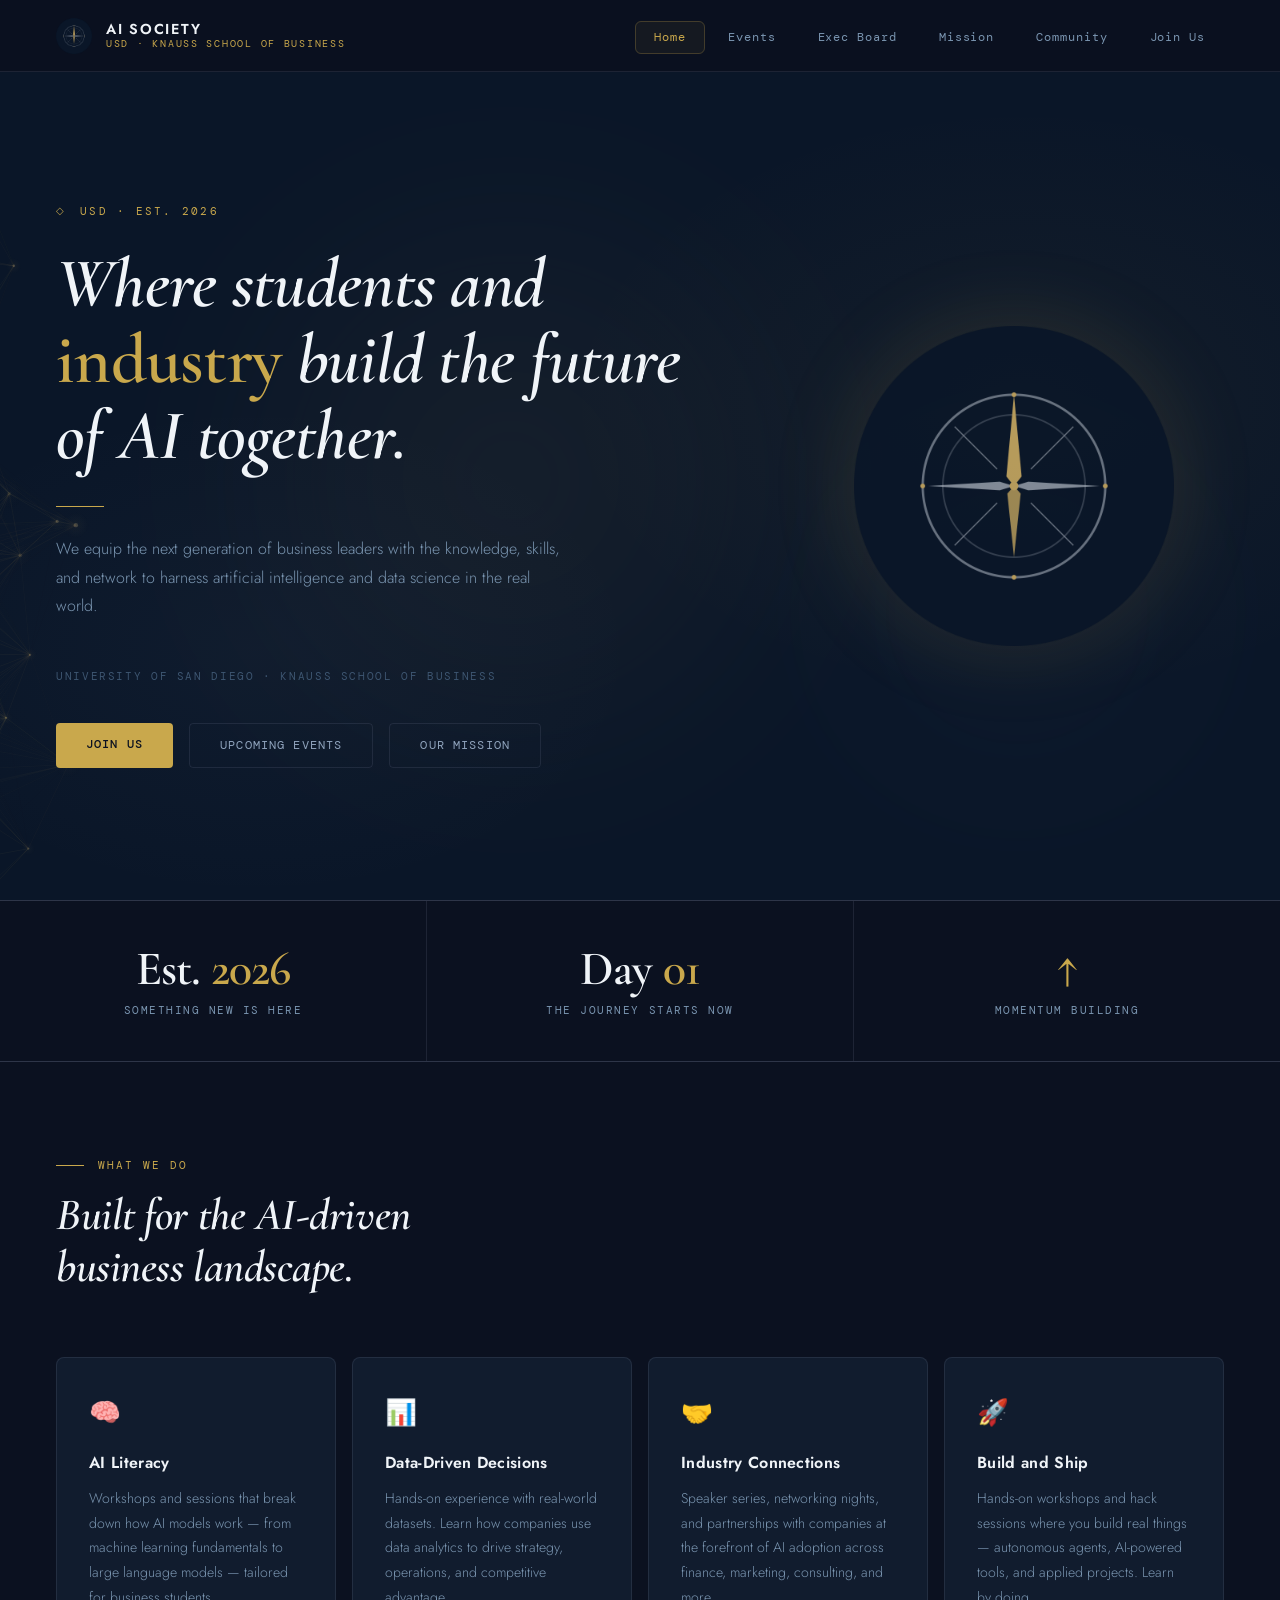
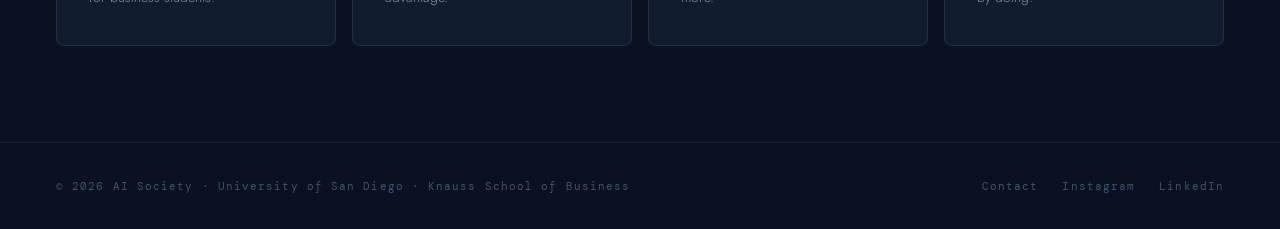
==== commit 8bad9bf8: "Rename index (10).html to index.html" ====
--- a/index.html
+++ b/index.html
@@ -6,6 +6,47 @@
   <title>AI Society — Knauss School of Business · USD</title>
   <link rel="stylesheet" href="style.css" />
   <style>
+    /* ── Add to Calendar button ── */
+    .cal-dropdown-wrap { position: relative; }
+    .cal-btn {
+      font-family: 'DM Mono', monospace;
+      font-size: 0.65rem;
+      letter-spacing: 0.08em;
+      padding: 6px 14px;
+      border-radius: 100px;
+      border: 1px solid rgba(201,168,76,0.3);
+      background: rgba(201,168,76,0.08);
+      color: var(--gold);
+      cursor: pointer;
+      white-space: nowrap;
+      transition: all 0.2s;
+    }
+    .cal-btn:hover { background: rgba(201,168,76,0.15); border-color: rgba(201,168,76,0.5); }
+    .cal-dropdown {
+      display: none;
+      position: absolute;
+      right: 0; top: calc(100% + 8px);
+      background: #1a2740;
+      border: 1px solid var(--border);
+      border-radius: 8px;
+      overflow: hidden;
+      min-width: 200px;
+      z-index: 50;
+      box-shadow: 0 12px 40px rgba(0,0,0,0.5);
+    }
+    .cal-dropdown.open { display: block; }
+    .cal-dropdown a {
+      display: block;
+      padding: 12px 18px;
+      font-family: 'DM Mono', monospace;
+      font-size: 0.72rem;
+      color: var(--text);
+      text-decoration: none;
+      letter-spacing: 0.05em;
+      transition: background 0.15s;
+    }
+    .cal-dropdown a:hover { background: rgba(201,168,76,0.1); color: var(--gold); }
+
     /* ── Constellation hero background (from Index 5) ── */
     #page-home .hero { background: #0A1628; overflow: hidden; }
     .hero-canvas-wrap { position: absolute; inset: 0; z-index: 0; }
@@ -177,9 +218,18 @@
           <div class="event-divider"></div>
           <div class="event-info">
             <h3>Alcalá Bazaar — Come Find Us</h3>
-            <p>USD Alcalá Bazaar · Stop by our table to learn about AI Society, meet the exec board, and find out how to get involved</p>
-          </div>
-          <span class="event-tag tag-social">Meet Us</span>
+            <p>University of San Diego · 10:00 AM – 2:00 PM · Stop by our table to learn about AI Society, meet the exec board, and find out how to get involved</p>
+          </div>
+          <div style="display:flex; flex-direction:column; align-items:flex-end; gap:8px;">
+            <span class="event-tag tag-social">Meet Us</span>
+            <div class="cal-dropdown-wrap">
+              <button class="cal-btn" onclick="toggleCal(this)">+ Add to Calendar</button>
+              <div class="cal-dropdown">
+                <a href="https://calendar.google.com/calendar/render?action=TEMPLATE&text=Alc%C3%A1l%C3%A1+Bazaar+%E2%80%94+AI+Society&dates=20260915T100000/20260915T140000&details=Stop+by+the+AI+Society+table+to+learn+about+the+org%2C+meet+the+exec+board%2C+and+find+out+how+to+get+involved.&location=University+of+San+Diego" target="_blank" rel="noopener">📅 Google Calendar</a>
+                <a href="#" onclick="downloadICS(); return false;">🍎 Apple / Outlook (.ics)</a>
+              </div>
+            </div>
+          </div>
         </div>
       </div>
 
@@ -552,5 +602,39 @@
   }
   </script>
 
+  <script>
+  function toggleCal(btn) {
+    const dropdown = btn.nextElementSibling;
+    dropdown.classList.toggle('open');
+    document.addEventListener('click', function close(e) {
+      if (!btn.parentElement.contains(e.target)) {
+        dropdown.classList.remove('open');
+        document.removeEventListener('click', close);
+      }
+    });
+  }
+
+  function downloadICS() {
+    const ics = [
+      'BEGIN:VCALENDAR',
+      'VERSION:2.0',
+      'PRODID:-//AI Society USD//EN',
+      'BEGIN:VEVENT',
+      'DTSTART:20260915T100000',
+      'DTEND:20260915T140000',
+      'SUMMARY:Alcalá Bazaar — AI Society',
+      'DESCRIPTION:Stop by the AI Society table to learn about the org\\, meet the exec board\\, and find out how to get involved.',
+      'LOCATION:University of San Diego',
+      'END:VEVENT',
+      'END:VCALENDAR'
+    ].join('\r\n');
+    const blob = new Blob([ics], { type: 'text/calendar' });
+    const a = document.createElement('a');
+    a.href = URL.createObjectURL(blob);
+    a.download = 'alcala-bazaar-ai-society.ics';
+    a.click();
+  }
+  </script>
+
 </body>
 </html>
